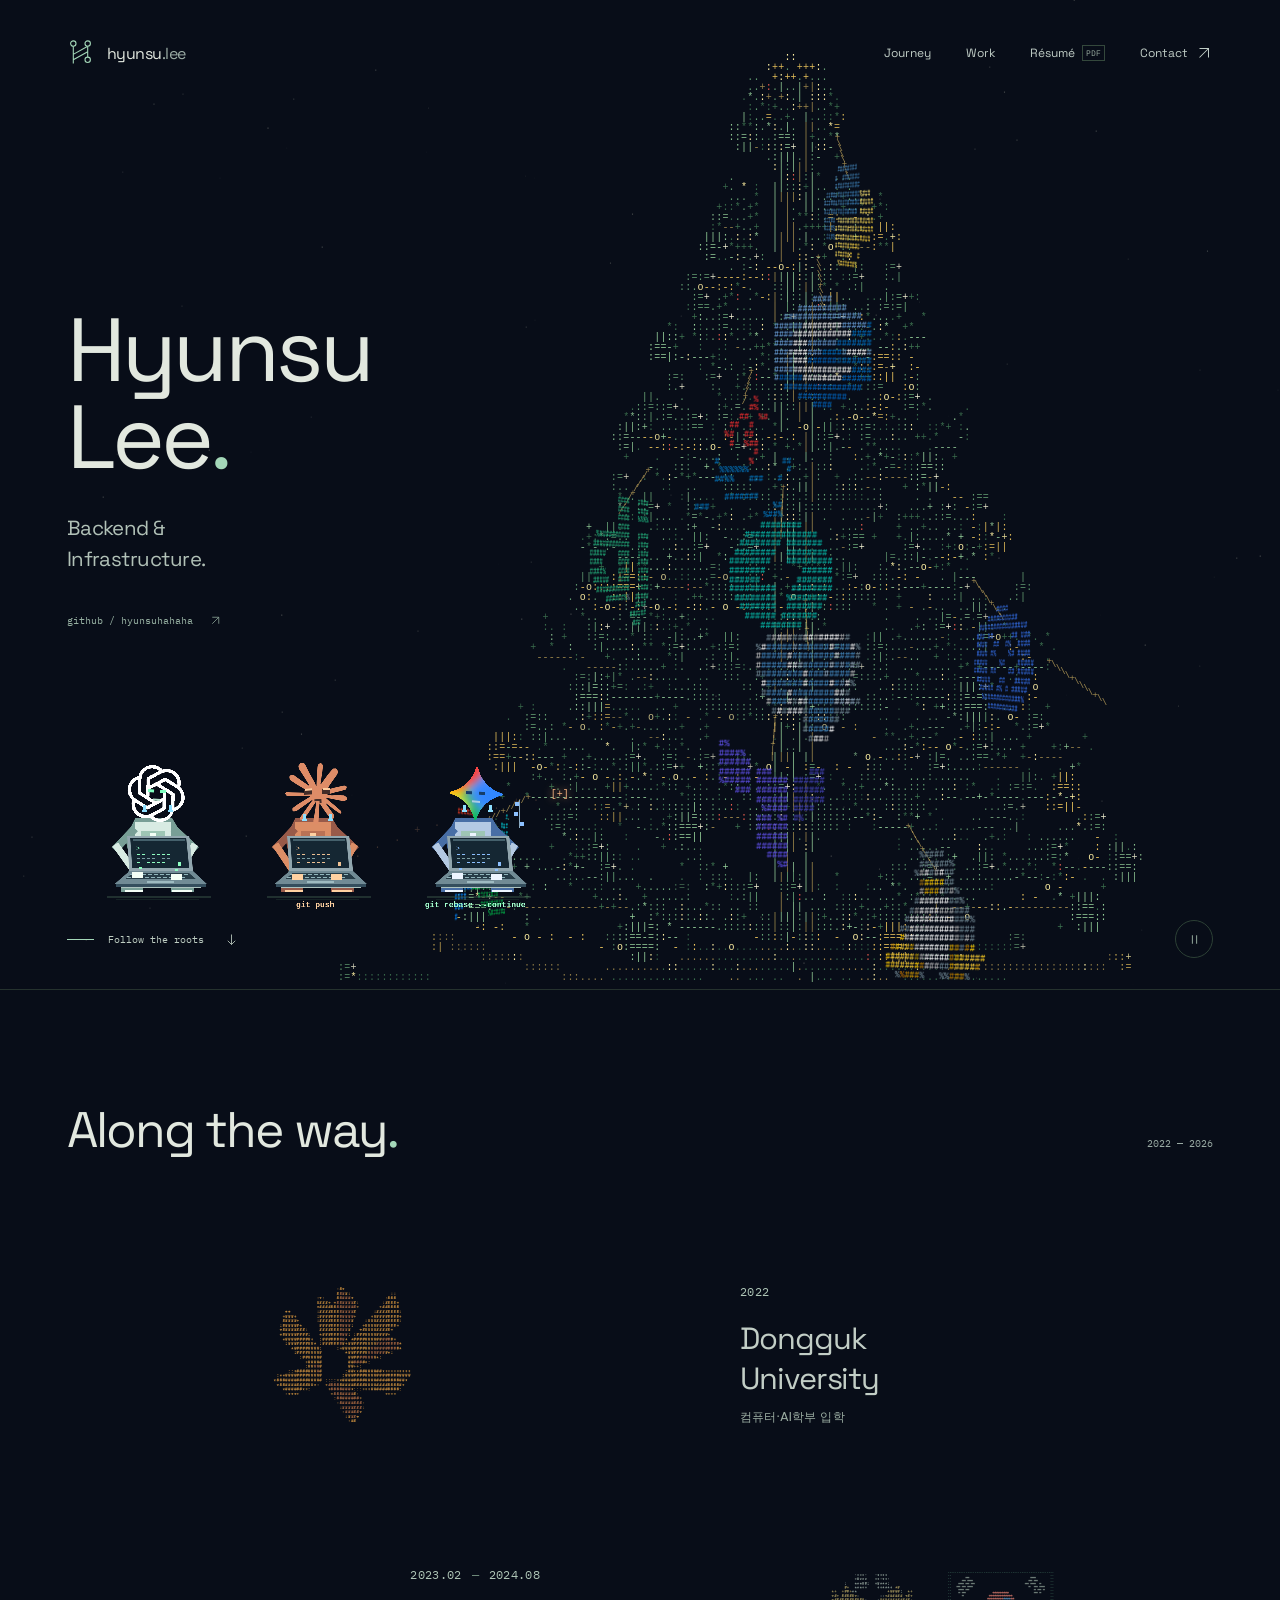
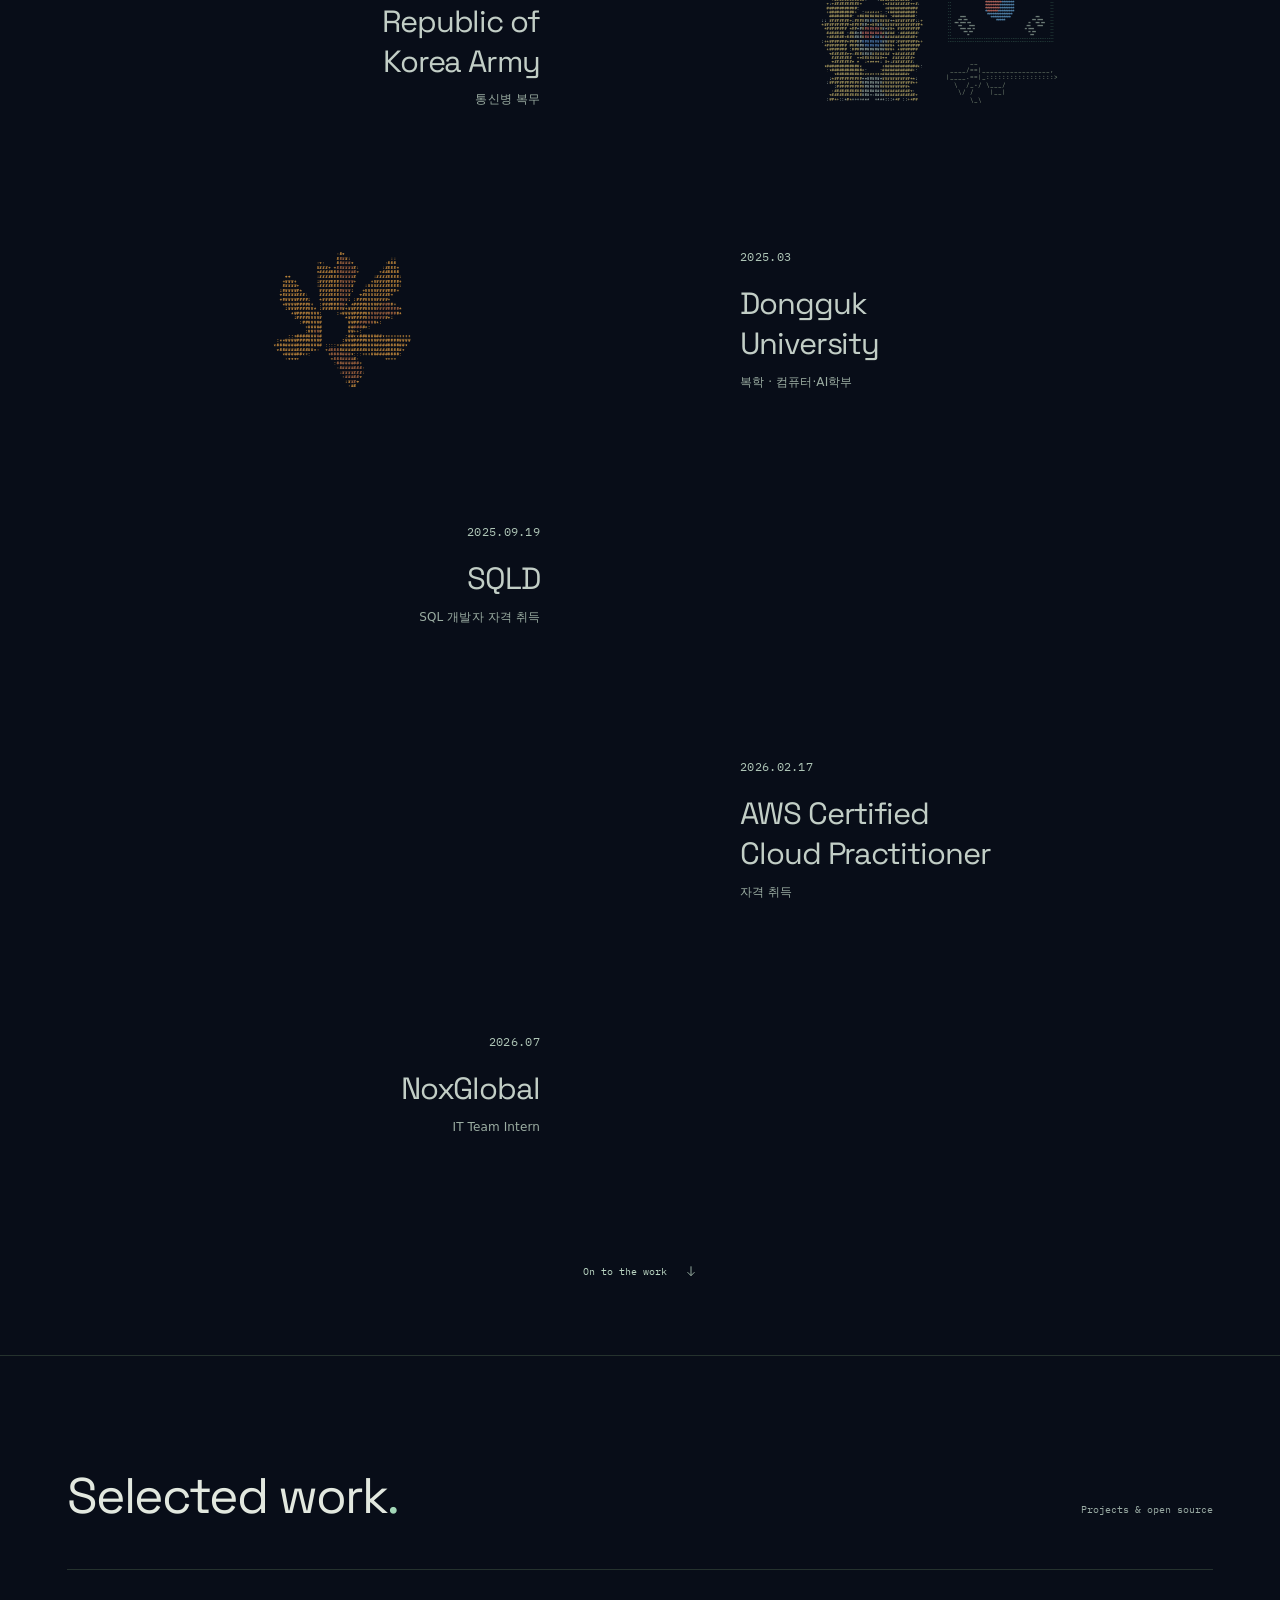
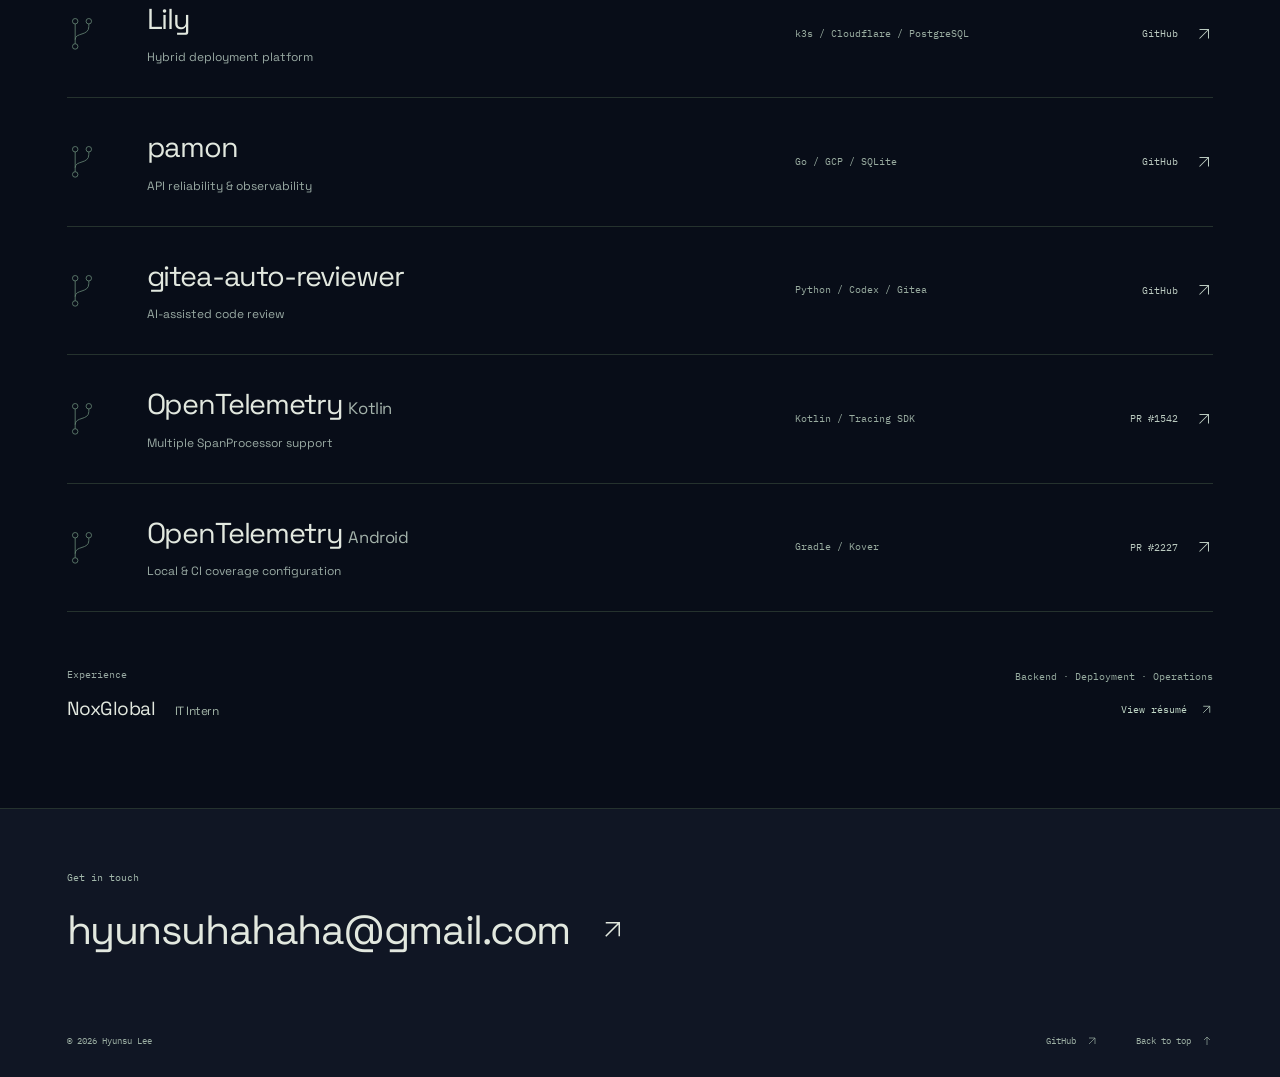
==== index.html @ 6fad09de "Replace homepage with animated ASCII tree portfolio" ====
<!doctype html>
<html lang="ko">
<head>
<meta charset="utf-8">
<meta name="viewport" content="width=device-width, initial-scale=1">
<meta name="theme-color" content="#080d18">
<meta name="description" content="이현수 — Backend & Infrastructure. Lily, pamon, gitea-auto-reviewer, and OpenTelemetry contributions.">
<title>Hyunsu Lee — Backend & Infrastructure</title>
<link rel="icon" type="image/svg+xml" href="assets/favicon.svg">
<link rel="preload" href="assets/SpaceGrotesk.ttf" as="font" type="font/ttf" crossorigin>
<link rel="stylesheet" href="style.css">
<script src="tree.js" defer></script>
<script src="companions.js" defer></script>
<script src="timeline.js" defer></script>
<script src="emblems.js" defer></script>
</head>
<body>
<a class="skip" href="#journey">타임라인으로 바로 이동</a>
<header class="header">
  <a class="identity" href="#top" aria-label="이현수, 처음으로"><svg viewBox="0 0 30 32" aria-hidden="true"><path d="M7 27V6m0 11 16-9M7 23l16-9M23 3v17"/><circle cx="7" cy="5" r="3"/><circle cx="23" cy="5" r="3"/><circle cx="23" cy="23" r="3"/></svg><span>hyunsu<span class="muted">.lee</span></span></a>
  <nav aria-label="주 메뉴"><a href="#journey">Journey</a><a href="#work">Work</a><a href="assets/Hyunsu-Lee-Resume.pdf" target="_blank" rel="noopener">Résumé <span class="filetype">PDF</span></a><a href="mailto:hyunsuhahaha@gmail.com">Contact <svg class="arrow" viewBox="0 0 24 24" aria-hidden="true"><path d="M6 18 18 6M6 6h12v12"/></svg></a></nav>
</header>
<main>
  <section class="hero" id="top" aria-labelledby="name">
    <canvas id="scene" role="img" aria-label="서버 노드와 회로 같은 가지와 주요 기술 스택 17개의 ASCII 열매로 이루어진 천천히 회전하는 ASCII 트리"></canvas>
    <nav id="tech-fruits" aria-label="기술 스택 열매"></nav>
    <div class="intro">
      <h1 id="name">Hyunsu<br>Lee<span class="name-dot">.</span></h1>
      <p class="role">Backend &amp;<br>Infrastructure.</p>
      <a class="profile" href="https://github.com/hyunsuhahaha" target="_blank" rel="noopener noreferrer">github / hyunsuhahaha <svg class="arrow" viewBox="0 0 24 24" aria-hidden="true"><path d="M6 18 18 6M6 6h12v12"/></svg></a>
    </div>
    <div class="tree-companions" aria-label="노트북으로 일하는 AI 친구들">
      <figure class="robot codex-robot" tabindex="0" role="img" aria-label="GPT / Codex, 울면서 타이핑하고 나무에 커밋을 보내는 작은 AI 로봇">
        <canvas data-companion="codex" width="352" height="336" aria-hidden="true"></canvas>
        <figcaption class="robot-name" aria-hidden="true">GPT / Codex</figcaption>
      </figure>
      <figure class="robot claude-robot" tabindex="0" role="img" aria-label="Claude, 눈물을 닦으며 타이핑하고 나무에 커밋을 보내는 작은 AI 로봇">
        <canvas data-companion="claude" width="352" height="336" aria-hidden="true"></canvas>
        <figcaption class="robot-name" aria-hidden="true">Claude</figcaption>
      </figure>
      <figure class="robot gemini-robot" tabindex="0" role="img" aria-label="Gemini, 노트북으로 충돌을 해결하고 나무에 커밋을 보내는 작은 AI 로봇">
        <canvas data-companion="gemini" width="352" height="336" aria-hidden="true"></canvas>
        <figcaption class="robot-name" aria-hidden="true">Gemini</figcaption>
      </figure>
    </div>
    <div class="hero-bottom"><a class="explore" href="#journey"><span class="small-line"></span>Follow the roots<svg class="arrow" viewBox="0 0 24 24" aria-hidden="true"><path d="M12 4v16m-6-6 6 6 6-6"/></svg></a><button id="motion" class="motion" type="button" aria-label="트리 애니메이션 일시정지" aria-pressed="false"><svg viewBox="0 0 24 24" aria-hidden="true"><path d="M9 6v12M15 6v12"/></svg></button></div>
  </section>
  <section class="journey section" id="journey" aria-labelledby="journey-title">
    <canvas id="timeline-art" aria-hidden="true"></canvas>
    <div class="section-heading journey-heading"><h2 id="journey-title">Along the way<span class="punctuation">.</span></h2><span class="section-note">2022 — 2026</span></div>
    <ol class="timeline-list">
      <li class="milestone with-emblem" data-tone="mint"><div class="milestone-art"><canvas class="ascii-emblem school-emblem" data-emblem="dongguk" width="240" height="240" aria-hidden="true"></canvas></div><div class="milestone-copy">
        <time class="milestone-date" datetime="2022">2022</time>
        <h3 class="latin-title">Dongguk<br>University</h3><p>컴퓨터·AI학부 입학</p>
      </div></li>
      <li class="milestone with-emblem army-milestone" data-tone="blue"><div class="milestone-art army-art"><canvas class="ascii-emblem army-emblem" data-emblem="roka" width="192" height="240" aria-hidden="true"></canvas><div class="field-marks"><canvas class="ascii-emblem flag-emblem" data-emblem="flag" width="180" height="120" aria-hidden="true"></canvas><pre class="ascii-rifle" aria-hidden="true">       __
  ____/==|_________________,
 |____.==|_:::::::::::::::::>
   \  /_-/ \___/
    \/ /    |__|
       \_\</pre></div></div><div class="milestone-copy">
        <div class="milestone-date"><time datetime="2023-02">2023.02</time><span class="date-dash">—</span><time datetime="2024-08">2024.08</time></div>
        <h3 class="latin-title">Republic of<br>Korea Army</h3><p>통신병 복무</p>
      </div></li>
      <li class="milestone with-emblem" data-tone="mint"><div class="milestone-art"><canvas class="ascii-emblem school-emblem" data-emblem="dongguk" width="240" height="240" aria-hidden="true"></canvas></div><div class="milestone-copy">
        <time class="milestone-date" datetime="2025-03">2025.03</time>
        <h3 class="latin-title">Dongguk<br>University</h3><p>복학 · 컴퓨터·AI학부</p>
      </div></li>
      <li class="milestone" data-tone="gold"><div class="milestone-copy">
        <time class="milestone-date" datetime="2025-09-19">2025.09.19</time>
        <h3 class="latin-title">SQLD</h3><p>SQL 개발자 자격 취득</p>
      </div></li>
      <li class="milestone" data-tone="gold"><div class="milestone-copy">
        <time class="milestone-date" datetime="2026-02-17">2026.02.17</time>
        <h3 class="latin-title">AWS Certified<br>Cloud Practitioner</h3><p>자격 취득</p>
      </div></li>
      <li class="milestone" data-tone="mint"><div class="milestone-copy">
        <time class="milestone-date" datetime="2026-07">2026.07</time>
        <h3 class="latin-title">NoxGlobal</h3><p>IT Team Intern</p>
      </div></li>
    </ol>
    <a class="timeline-next" href="#work">On to the work<svg class="arrow" viewBox="0 0 24 24" aria-hidden="true"><path d="M12 4v16m-6-6 6 6 6-6"/></svg></a>
  </section>
  <section class="work section" id="work" aria-labelledby="work-title">
    <div class="section-heading"><h2 id="work-title">Selected work<span class="punctuation">.</span></h2><span class="section-note">Projects &amp; open source</span></div>
    <div class="project-list" id="projects">
      <a class="project" href="https://github.com/SoftBank-team-lily" target="_blank" rel="noopener noreferrer" style="--project:#a1d4ae">
        <svg class="branch-mark" viewBox="0 0 44 52" aria-hidden="true"><path d="M12 45V8m0 27c0-11 20-5 20-19V8"/><circle cx="12" cy="8" r="4"/><circle cx="12" cy="45" r="4"/><circle cx="32" cy="8" r="4"/></svg>
        <div class="project-name"><h3>Lily</h3><span>Hybrid deployment platform</span></div><span class="project-tech">k3s / Cloudflare / PostgreSQL</span><span class="project-link">GitHub<svg class="arrow" viewBox="0 0 24 24" aria-hidden="true"><path d="M6 18 18 6M6 6h12v12"/></svg></span>
      </a>
      <a class="project" href="https://github.com/hyunsuhahaha/public-api-monitor" target="_blank" rel="noopener noreferrer" style="--project:#85bdcc">
        <svg class="branch-mark" viewBox="0 0 44 52" aria-hidden="true"><path d="M12 45V8m0 27c0-11 20-5 20-19V8"/><circle cx="12" cy="8" r="4"/><circle cx="12" cy="45" r="4"/><circle cx="32" cy="8" r="4"/></svg>
        <div class="project-name"><h3>pamon</h3><span>API reliability &amp; observability</span></div><span class="project-tech">Go / GCP / SQLite</span><span class="project-link">GitHub<svg class="arrow" viewBox="0 0 24 24" aria-hidden="true"><path d="M6 18 18 6M6 6h12v12"/></svg></span>
      </a>
      <a class="project" href="https://github.com/hyunsuhahaha/gitea-auto-reviewer" target="_blank" rel="noopener noreferrer" style="--project:#c5b38b">
        <svg class="branch-mark" viewBox="0 0 44 52" aria-hidden="true"><path d="M12 45V8m0 27c0-11 20-5 20-19V8"/><circle cx="12" cy="8" r="4"/><circle cx="12" cy="45" r="4"/><circle cx="32" cy="8" r="4"/></svg>
        <div class="project-name"><h3>gitea-auto-reviewer</h3><span>AI-assisted code review</span></div><span class="project-tech">Python / Codex / Gitea</span><span class="project-link">GitHub<svg class="arrow" viewBox="0 0 24 24" aria-hidden="true"><path d="M6 18 18 6M6 6h12v12"/></svg></span>
      </a>
      <a class="project" href="https://github.com/open-telemetry/opentelemetry-kotlin/pull/1542" target="_blank" rel="noopener noreferrer" style="--project:#b3a5ce">
        <svg class="branch-mark" viewBox="0 0 44 52" aria-hidden="true"><path d="M12 45V8m20 0v8c0 13-20 7-20 19"/><circle cx="12" cy="8" r="4"/><circle cx="12" cy="45" r="4"/><circle cx="32" cy="8" r="4"/></svg>
        <div class="project-name"><h3>OpenTelemetry <span class="variant">Kotlin</span></h3><span>Multiple SpanProcessor support</span></div><span class="project-tech">Kotlin / Tracing SDK</span><span class="project-link">PR #1542<svg class="arrow" viewBox="0 0 24 24" aria-hidden="true"><path d="M6 18 18 6M6 6h12v12"/></svg></span>
      </a>
      <a class="project" href="https://github.com/open-telemetry/opentelemetry-android/pull/2227" target="_blank" rel="noopener noreferrer" style="--project:#b3a5ce">
        <svg class="branch-mark" viewBox="0 0 44 52" aria-hidden="true"><path d="M12 45V8m20 0v8c0 13-20 7-20 19"/><circle cx="12" cy="8" r="4"/><circle cx="12" cy="45" r="4"/><circle cx="32" cy="8" r="4"/></svg>
        <div class="project-name"><h3>OpenTelemetry <span class="variant">Android</span></h3><span>Local &amp; CI coverage configuration</span></div><span class="project-tech">Gradle / Kover</span><span class="project-link">PR #2227<svg class="arrow" viewBox="0 0 24 24" aria-hidden="true"><path d="M6 18 18 6M6 6h12v12"/></svg></span>
      </a>
    </div>
    <div class="experience"><div><span class="experience-label">Experience</span><span class="company">NoxGlobal <span>IT Intern</span></span></div><div class="experience-right"><span>Backend · Deployment · Operations</span><a href="assets/Hyunsu-Lee-Resume.pdf" target="_blank" rel="noopener">View résumé<svg class="arrow" viewBox="0 0 24 24" aria-hidden="true"><path d="M6 18 18 6M6 6h12v12"/></svg></a></div></div>
  </section>
</main>
<footer class="footer section" id="contact">
  <div class="contact"><span>Get in touch</span><a href="mailto:hyunsuhahaha@gmail.com">hyunsuhahaha@gmail.com<svg class="arrow" viewBox="0 0 24 24" aria-hidden="true"><path d="M6 18 18 6M6 6h12v12"/></svg></a></div>
  <div class="footer-bottom"><span>© 2026 Hyunsu Lee</span><a href="https://github.com/hyunsuhahaha" target="_blank" rel="noopener noreferrer">GitHub<svg class="arrow" viewBox="0 0 24 24" aria-hidden="true"><path d="M6 18 18 6M6 6h12v12"/></svg></a><a href="#top">Back to top<svg class="arrow" viewBox="0 0 24 24" aria-hidden="true"><path d="M12 20V4m-6 6 6-6 6 6"/></svg></a></div>
</footer>
</body>
</html>
---- style.css ----
@font-face{font-family:Space;src:url('assets/SpaceGrotesk.ttf') format('truetype');font-weight:300 700;font-display:swap}
@font-face{font-family:Plex;src:url('assets/IBMPlexMono-Regular.ttf') format('truetype');font-weight:400;font-display:swap}
:root{color-scheme:dark;--bg:#080d18;--ink:#e2e8df;--muted:#99aaa3;--accent:#a3d7b8;--line:#25322e;--gutter:clamp(24px,5.2vw,88px);background:var(--bg);color:var(--ink);font-family:Space,Arial,sans-serif;font-synthesis:none;scroll-behavior:smooth;scroll-padding-top:32px}
*{box-sizing:border-box}body{margin:0}a{color:inherit;text-decoration:none}button{font:inherit}a,button{-webkit-tap-highlight-color:transparent}a:focus-visible,button:focus-visible{outline:1px solid var(--accent);outline-offset:7px}::selection{background:#355749;color:#f1fff7}::-webkit-scrollbar{width:7px}::-webkit-scrollbar-track{background:var(--bg)}::-webkit-scrollbar-thumb{background:#365347;border-radius:8px}.skip{position:fixed;top:-80px;left:24px;z-index:10;padding:12px 18px;background:var(--accent);color:var(--bg)}.skip:focus{top:16px}.arrow{width:18px;height:18px;fill:none;stroke:currentColor;stroke-width:1.35;flex:none}.muted{color:var(--muted)}
.header{position:absolute;top:0;left:0;right:0;z-index:2;display:flex;justify-content:space-between;align-items:center;padding:31px var(--gutter)}.identity{display:flex;gap:13px;align-items:center;font-size:16px;letter-spacing:-.03em}.identity>svg{width:27px;height:31px;stroke:var(--accent);fill:var(--bg);stroke-width:1.2}.header nav{display:flex;gap:35px;align-items:center}.header nav a{display:flex;gap:7px;align-items:center;min-height:44px;font-size:12px;color:#bfccc5}.header a:hover{color:var(--accent)}.filetype{font:8px Plex,monospace;color:#9bafa2;border:1px solid #34483c;padding:2px 3px}
.hero{height:min(940px,100svh);min-height:690px;position:relative;isolation:isolate;border-bottom:1px solid var(--line)}#scene{position:absolute;inset:0;width:100%;height:100%;z-index:-1}.intro{position:absolute;left:var(--gutter);top:31%;width:35%;pointer-events:none}h1{font-weight:400;font-size:clamp(72px,7vw,96px);line-height:.98;letter-spacing:-.04em;margin:0 0 31px}.name-dot{color:var(--accent)}.role{font-size:clamp(17px,1.6vw,24px);line-height:1.5;letter-spacing:-.025em;margin:0;color:#b1c1b7}.profile{display:inline-flex;align-items:center;gap:16px;font:10px/1.8 Plex,monospace;color:#97b1a2;margin-top:37px;pointer-events:auto}.profile:hover{color:#d9f2e1}.profile .arrow{width:13px;height:13px}.hero-bottom{position:absolute;bottom:28px;left:var(--gutter);right:var(--gutter);display:flex;justify-content:space-between;align-items:center}.explore{font:10px Plex,monospace;display:flex;align-items:center;gap:14px;color:#becdc2;min-height:44px}.small-line{width:27px;height:1px;background:var(--accent)}.explore .arrow{margin-left:6px;width:15px;height:15px;transition:transform .25s}.explore:hover .arrow{transform:translateY(4px)}.motion{display:grid;place-items:center;width:38px;height:38px;border:1px solid #2c4035;border-radius:50%;background:transparent;color:#9eb5a6;cursor:pointer}.motion:hover{color:#d8eade;border-color:#718d7b}.motion svg{width:17px;height:17px;fill:none;stroke:currentColor;stroke-width:1.3}
.section{padding-left:var(--gutter);padding-right:var(--gutter)}.work{padding-top:112px;padding-bottom:87px}.section-heading{display:flex;align-items:baseline;justify-content:space-between;gap:20px;margin-bottom:43px}.section-heading h2{font-size:clamp(32px,3.9vw,54px);line-height:1.15;letter-spacing:-.04em;font-weight:400;margin:0}.punctuation{color:var(--accent)}.section-note{font:10px/1.7 Plex,monospace;color:var(--muted)}.project{display:grid;grid-template-columns:60px minmax(0,1fr) minmax(180px,25%) 112px;align-items:center;gap:20px;border-top:1px solid var(--line);padding:31px 0;transition:background .25s,color .25s}.project:last-child{border-bottom:1px solid var(--line)}.branch-mark{width:30px;height:39px;stroke:#688776;stroke-width:1.2;fill:var(--bg);transition:stroke .25s}.project-name{min-width:0}.project-name h3{font-size:clamp(22px,2.25vw,33px);letter-spacing:-.04em;font-weight:400;line-height:1.3;margin:0 0 7px;overflow-wrap:anywhere}.project-name>span{font-size:12px;color:var(--muted)}.variant{font-size:.58em;color:#a4b3ab;letter-spacing:-.025em}.project-tech{font:10px/1.8 Plex,monospace;color:#99aca0}.project-link{display:flex;gap:17px;justify-content:flex-end;align-items:center;font:10px Plex,monospace;color:#bac9bf;white-space:nowrap}.project-link .arrow{width:18px;height:18px;transition:transform .25s}.project:hover,.project:focus-visible{color:var(--project);background:#0a1211}.project:hover .branch-mark,.project:focus-visible .branch-mark{stroke:var(--project)}.project:hover .project-link .arrow{transform:translate(3px,-3px)}
.experience{display:flex;justify-content:space-between;gap:25px;margin-top:56px}.experience>div{display:flex;flex-direction:column;gap:15px}.experience-label{font:10px Plex,monospace;color:var(--muted)}.company{font-size:19px;letter-spacing:-.025em}.company span{margin-left:15px;font-size:12px;color:#a2b4a7}.experience-right{align-items:flex-end;font:10px/1.8 Plex,monospace;color:#97aca0}.experience-right a{display:flex;gap:13px;align-items:center;color:#c2d9c8}.experience-right .arrow{width:13px;height:13px}.experience-right a:hover{color:var(--accent)}
.footer{border-top:1px solid var(--line);padding-top:62px;padding-bottom:29px;background:#101624}.contact{display:flex;flex-direction:column;gap:20px}.contact>span{font:10px Plex,monospace;color:#a3b8ab}.contact>a{display:flex;gap:29px;align-items:center;font-size:clamp(22px,3.2vw,44px);letter-spacing:-.035em;width:fit-content;overflow-wrap:anywhere}.contact>a>.arrow{width:27px;height:27px}.contact>a:hover{color:var(--accent)}.footer-bottom{display:grid;grid-template-columns:1fr auto auto;gap:38px;margin-top:78px;font:9px/1.6 Plex,monospace;color:#9db0a4}.footer-bottom a{display:flex;align-items:center;gap:10px}.footer-bottom .arrow{width:12px;height:12px}.footer-bottom a:hover{color:#d2e8d8}
@media(min-width:1700px){.section{padding-left:max(var(--gutter),calc((100vw - 1520px)/2));padding-right:max(var(--gutter),calc((100vw - 1520px)/2))}}
@media(max-width:1000px){.project{grid-template-columns:40px minmax(0,1fr) 100px;gap:18px}.project-tech{display:none}.project-name h3{font-size:27px}.intro{top:34%}.profile{font-size:9px;gap:8px}.header nav{gap:24px}}
@media(max-width:700px){:root{scroll-padding-top:20px}.header{padding-top:18px}.identity{font-size:13px;gap:9px}.identity>svg{width:23px}.header nav{gap:18px}.header nav a{font-size:10px}.header nav a:last-child{display:none}.filetype{display:none}.hero{height:830px;height:100svh;min-height:730px;max-height:1000px}#scene{top:150px;height:calc(100% - 190px)}.intro{top:115px;width:auto;right:var(--gutter);display:grid;grid-template-columns:1fr auto;align-items:end}.intro h1{font-size:48px;line-height:.98;letter-spacing:-.04em;margin:0}.intro h1 br{display:block}.role{font-size:11px;line-height:1.6;margin:0 0 3px;text-align:right;letter-spacing:0}.profile{grid-column:1/-1;margin-top:16px;font-size:8px}.hero-bottom{bottom:19px}.explore{font-size:9px;gap:10px}.small-line{width:18px}.motion{width:34px;height:34px}.work{padding-top:67px;padding-bottom:50px}.section-heading{display:block;margin-bottom:29px}.section-heading h2{font-size:34px;margin-bottom:14px}.section-note{font-size:9px}.project{grid-template-columns:25px minmax(0,1fr) 25px;padding:26px 0;gap:14px}.branch-mark{width:23px;height:33px}.project-name h3{font-size:22px;margin-bottom:7px}.project-name>span{font-size:10px}.project-link{font-size:0;gap:0}.project-link .arrow{width:17px;height:17px}.variant{display:block;font-size:12px;margin-top:3px}.experience{display:block;margin-top:37px}.experience-right{margin-top:24px;align-items:flex-start;gap:10px!important}.company{font-size:18px}.footer{padding-top:43px;padding-bottom:23px}.contact{gap:17px}.contact>a{font-size:clamp(18px,5.5vw,27px);gap:13px}.contact>a>.arrow{width:19px;height:19px}.footer-bottom{grid-template-columns:1fr auto;gap:20px;margin-top:53px;font-size:8px}.footer-bottom>a:last-child{display:none}}
@media(prefers-reduced-motion:reduce){:root{scroll-behavior:auto}*,*::before,*::after{transition:none!important}}
/* A chronological branch, continuous with the tree above. */
.journey{position:relative;isolation:isolate;padding-top:112px;padding-bottom:62px;border-bottom:1px solid var(--line)}
#timeline-art{position:absolute;inset:0;width:100%;height:100%;z-index:-1;pointer-events:none}
.journey-heading{margin-bottom:68px;position:relative}
.timeline-list{list-style:none;padding:0;margin:0}
.milestone{--tone:#aad7bd;display:grid;grid-template-columns:1fr 1fr;column-gap:200px;align-items:center;min-height:255px;position:relative}
.milestone[data-tone="blue"]{--tone:#99c8da}.milestone[data-tone="gold"]{--tone:#d2bd91}
.milestone:nth-child(odd) .milestone-copy{grid-column:2}
.milestone:nth-child(even) .milestone-copy{grid-column:1;text-align:right}
.milestone-copy{padding:30px 0;min-width:0}
.milestone-date{display:block;color:#9aafa4;font:12px/1.9 Plex,monospace;letter-spacing:.025em;margin:0 0 15px;transition:color .35s}
.date-dash{padding:0 10px;color:#6d8879}
.milestone h3{font:500 clamp(20px,2.1vw,29px)/1.5 system-ui,sans-serif;letter-spacing:-.035em;margin:0 0 8px;color:#c2cec6;transition:color .35s}
.milestone h3.latin-title{font-family:Space,Arial,sans-serif;font-weight:400;line-height:1.3;font-size:clamp(23px,2.4vw,34px)}
.milestone p{font:12px/1.8 system-ui,sans-serif;letter-spacing:.01em;color:#9bada2;margin:0}
.milestone.is-current .milestone-date{color:var(--tone)}
.milestone.is-current h3{color:#eff6ef}
.milestone.is-past .milestone-date{color:#aec5b6}
.timeline-next{display:flex;gap:17px;align-items:center;justify-content:center;width:fit-content;min-height:44px;margin:37px auto 0;font:10px Plex,monospace;color:#b8d3c0}
.timeline-next .arrow{width:14px;height:14px;transition:transform .25s}
.timeline-next:hover .arrow{transform:translateY(4px)}
@media(max-width:1000px) and (min-width:701px){.milestone{column-gap:150px}.milestone-date{font-size:10px}.date-dash{padding:0 6px}.milestone h3{font-size:22px}}
@media(max-width:700px){.journey{padding-top:68px;padding-bottom:39px}.journey-heading{margin-bottom:36px}.timeline-list{padding-left:54px}.milestone{display:block;min-height:225px}.milestone-copy{padding:40px 0}.milestone:nth-child(even) .milestone-copy{text-align:left}.milestone-date{font-size:11px;margin-bottom:13px}.milestone h3{font-size:23px}.milestone h3.latin-title{font-size:29px}.milestone p{font-size:12px}.timeline-next{margin:22px 0 0 54px;justify-content:flex-start}.header nav{gap:16px}.header nav a{font-size:9px}}
@media(prefers-reduced-motion:reduce){.milestone-date,.milestone h3{transition:none}}
.milestone-art{position:absolute;top:50%;transform:translate(-50%,-50%);pointer-events:none;opacity:.82;transition:opacity .4s}
.milestone:nth-child(odd) .milestone-art{left:24%}
.milestone:nth-child(even) .milestone-art{left:76%}
.milestone.is-current .milestone-art{opacity:1}
.ascii-emblem{display:block}
.school-emblem{width:144px;height:144px}
.army-milestone{min-height:310px}
.army-art{display:flex;align-items:center;gap:16px}
.army-emblem{width:108px;height:135px}
.field-marks{display:flex;flex-direction:column;align-items:center;gap:16px}
.flag-emblem{width:108px;height:72px}
.ascii-rifle{font:6px/1.25 Plex,Consolas,monospace;color:#9eac95;margin:0;text-align:left}
@media(max-width:1000px) and (min-width:701px){.army-art{gap:9px}.army-emblem{width:90px;height:112.5px}.flag-emblem{width:90px;height:60px}.ascii-rifle{font-size:5px}}
@media(max-width:700px){.milestone.with-emblem{display:grid;grid-template-columns:minmax(0,1fr) 83px;gap:12px;min-height:250px}.with-emblem .milestone-copy{grid-column:1!important;grid-row:1}.milestone .milestone-art{position:static;transform:none;grid-column:2;grid-row:1;justify-self:center}.school-emblem{width:86px;height:86px}.with-emblem h3.latin-title{font-size:26px}.army-milestone{min-height:310px!important}.army-art{flex-direction:column;gap:9px}.army-emblem{width:78px;height:97.5px}.flag-emblem{width:78px;height:52px}.field-marks{gap:5px}.ascii-rifle{font-size:4px}.milestone-art{opacity:.85}}
/* Current arrives through the branch, strikes, then settles into a powered state. */
.milestone.is-current h3{text-shadow:0 0 19px color-mix(in srgb,var(--tone) 34%,transparent)}
.milestone.is-current .milestone-date{color:var(--tone);text-shadow:0 0 12px color-mix(in srgb,var(--tone) 38%,transparent)}
.milestone-art{filter:saturate(1.25) brightness(1.08);transition:opacity .4s,filter .45s}
.milestone.is-current .milestone-art{filter:saturate(1.6) brightness(1.65) drop-shadow(0 0 7px color-mix(in srgb,var(--tone) 34%,transparent))}
.milestone.is-igniting .milestone-copy{animation:current-catch 1.05s linear both}
.milestone.is-igniting .milestone-art .ascii-emblem,.milestone.is-igniting .ascii-rifle{animation:symbol-ignite 1.05s linear both}
@keyframes current-catch{
  0%,12%{filter:brightness(1);transform:translateX(0)}
  19%{filter:brightness(1.8);transform:translateX(-1.5px);text-shadow:2px 0 #62eabd88,-2px 0 #7ac9ef88}
  23%{filter:brightness(.85);transform:translateX(1px)}
  29%,48%{filter:brightness(1.45);transform:translateX(0)}
  55%{filter:brightness(1.7);transform:translateX(.8px)}
  64%{filter:brightness(1.2);transform:translateX(0)}
  100%{filter:brightness(1);transform:translateX(0);text-shadow:none}
}
@keyframes symbol-ignite{
  0%,12%{filter:brightness(.7);transform:translateX(0)}
  20%{filter:brightness(2.3);transform:translateX(2px)}
  24%{filter:brightness(.9);transform:translateX(-1px)}
  33%,47%{filter:brightness(1.5);transform:translateX(0)}
  56%{filter:brightness(1.9);transform:translateX(1px)}
  68%,100%{filter:brightness(1);transform:translateX(0)}
}
@media(prefers-reduced-motion:reduce){.milestone.is-igniting .milestone-copy,.milestone.is-igniting .ascii-emblem,.milestone.is-igniting .ascii-rifle{animation:none}.milestone-art{transition:none}.milestone.is-current .milestone-art{filter:saturate(1.4) brightness(1.3)}}
#tech-fruits{position:absolute;inset:0;pointer-events:none;z-index:1}
.tech-fruit{position:absolute;display:block;transform:translate(-50%,-50%);pointer-events:auto;border-radius:50%;cursor:pointer}
.tech-fruit:focus-visible{outline:1px dashed var(--fruit-tone);outline-offset:4px}
@media(hover:none){}
@media(prefers-reduced-motion:reduce){}

/* Logo surfaces use colored ASCII glyphs and share the branch rotation. */
.tech-fruit{display:grid;place-items:center;border-radius:0;color:var(--fruit-tone);transition:filter .15s}
.fruit-ascii{font:inherit;font-family:Plex,Consolas,monospace;font-weight:400;line-height:1.12;margin:0;white-space:pre;text-align:left;text-shadow:0 1px 2px #080d18,1px 0 2px #080d18,-1px 0 2px #080d18}
.fruit-ascii span{display:block}
.tech-fruit:hover,.tech-fruit:focus-visible{filter:brightness(1.25) drop-shadow(0 0 5px #76ffa966)}
.milestone{isolation:isolate}
.milestone.is-current{--tone:#8dffad}
.milestone.is-current::before{content:'';position:absolute;z-index:-1;top:50%;left:50%;transform:translate(-50%,-50%);width:min(780px,100%);height:260px;background:radial-gradient(ellipse,#49ff8912,transparent 70%);pointer-events:none}
.milestone.is-current h3{color:#f0fff4;text-shadow:0 0 22px #73ff9b66}
.milestone.is-current .milestone-art{filter:brightness(1.8) saturate(1.2) drop-shadow(0 0 10px #71ff9e66)}
@media(hover:none){}
.fruit-ascii{align-self:start;text-shadow:0 1px 3px #080d18,1px 0 3px #080d18,-1px 0 3px #080d18}
@media(hover:none){}
/* Fruit faces share the tree rotation; there is no screen-space rearrangement. */
.tech-fruit{backface-visibility:hidden;transform-origin:center;transition:none;display:block;min-width:0;min-height:0}
.fruit-ascii{font-family:Consolas,'Courier New',monospace;line-height:1.05;font-weight:700;text-shadow:0 1px 1px #080d18;margin:0;font-synthesis:weight}
.fruit-ascii .fruit-row{display:block;white-space:pre}
.fruit-ascii .fruit-glyph{display:inline}
#fruit-tooltip{position:absolute;transform:translateX(-50%);padding:7px 10px;background:#080d18ee;color:#fff0b0;font:11px/1.3 Plex,monospace;white-space:nowrap;pointer-events:none;z-index:100}
@media(min-width:701px){.hero{height:110svh;min-height:860px;max-height:1080px}}
@media(max-width:700px){.hero{min-height:960px;max-height:none}.fruit-ascii{font-weight:700}}

.tree-companions{position:absolute;inset:0;pointer-events:none;z-index:2}
.robot{position:absolute;bottom:68px;margin:0;pointer-events:auto;width:176px;height:168px;--robot-color:#ceffe3}
.codex-robot{left:clamp(200px,23vw,370px)}
.claude-robot{right:clamp(4px,4vw,90px);--robot-color:#f0a47c}
.robot canvas{display:block;width:100%;height:100%;image-rendering:pixelated}
.robot-name{position:absolute;left:50%;bottom:7px;transform:translateX(-50%);font:10px/1.4 Plex,monospace;color:var(--robot-color);opacity:0;pointer-events:none;transition:opacity .15s}
.robot:hover .robot-name,.robot:focus-visible .robot-name{opacity:1}
.robot:focus-visible{outline:1px dashed var(--robot-color);outline-offset:2px}
@media(max-width:1000px) and (min-width:701px){.robot{width:148px;height:141px}.codex-robot{left:19%}.claude-robot{right:0}}
@media(max-width:700px){.robot{bottom:72px;width:140px;height:134px}.codex-robot{left:0}.claude-robot{right:0}.robot-name{font-size:9px}}
@media(prefers-reduced-motion:reduce){.robot-name{transition:none}}
/* Both workers sit together on the left, independent of the rotating tree. */
#commit-stream{position:absolute;inset:0;width:100%;height:100%;pointer-events:none;z-index:0}
.robot{z-index:1}
.codex-robot{left:var(--gutter)}
.claude-robot{left:calc(var(--gutter) + 160px);right:auto}
@media(max-width:1000px) and (min-width:701px){.codex-robot{left:20px}.claude-robot{left:148px;right:auto}}
@media(max-width:700px){.codex-robot{left:-5px}.claude-robot{left:116px;right:auto}}
.gemini-robot{left:calc(var(--gutter) + 320px);right:auto;--robot-color:#97bbff}
@media(max-width:1000px) and (min-width:701px){.gemini-robot{left:276px;right:auto}}
@media(max-width:700px){.robot{width:33.333333%;height:auto;aspect-ratio:176/168}.codex-robot{left:0}.claude-robot{left:33.333333%;right:auto}.gemini-robot{left:66.666666%;right:auto}}
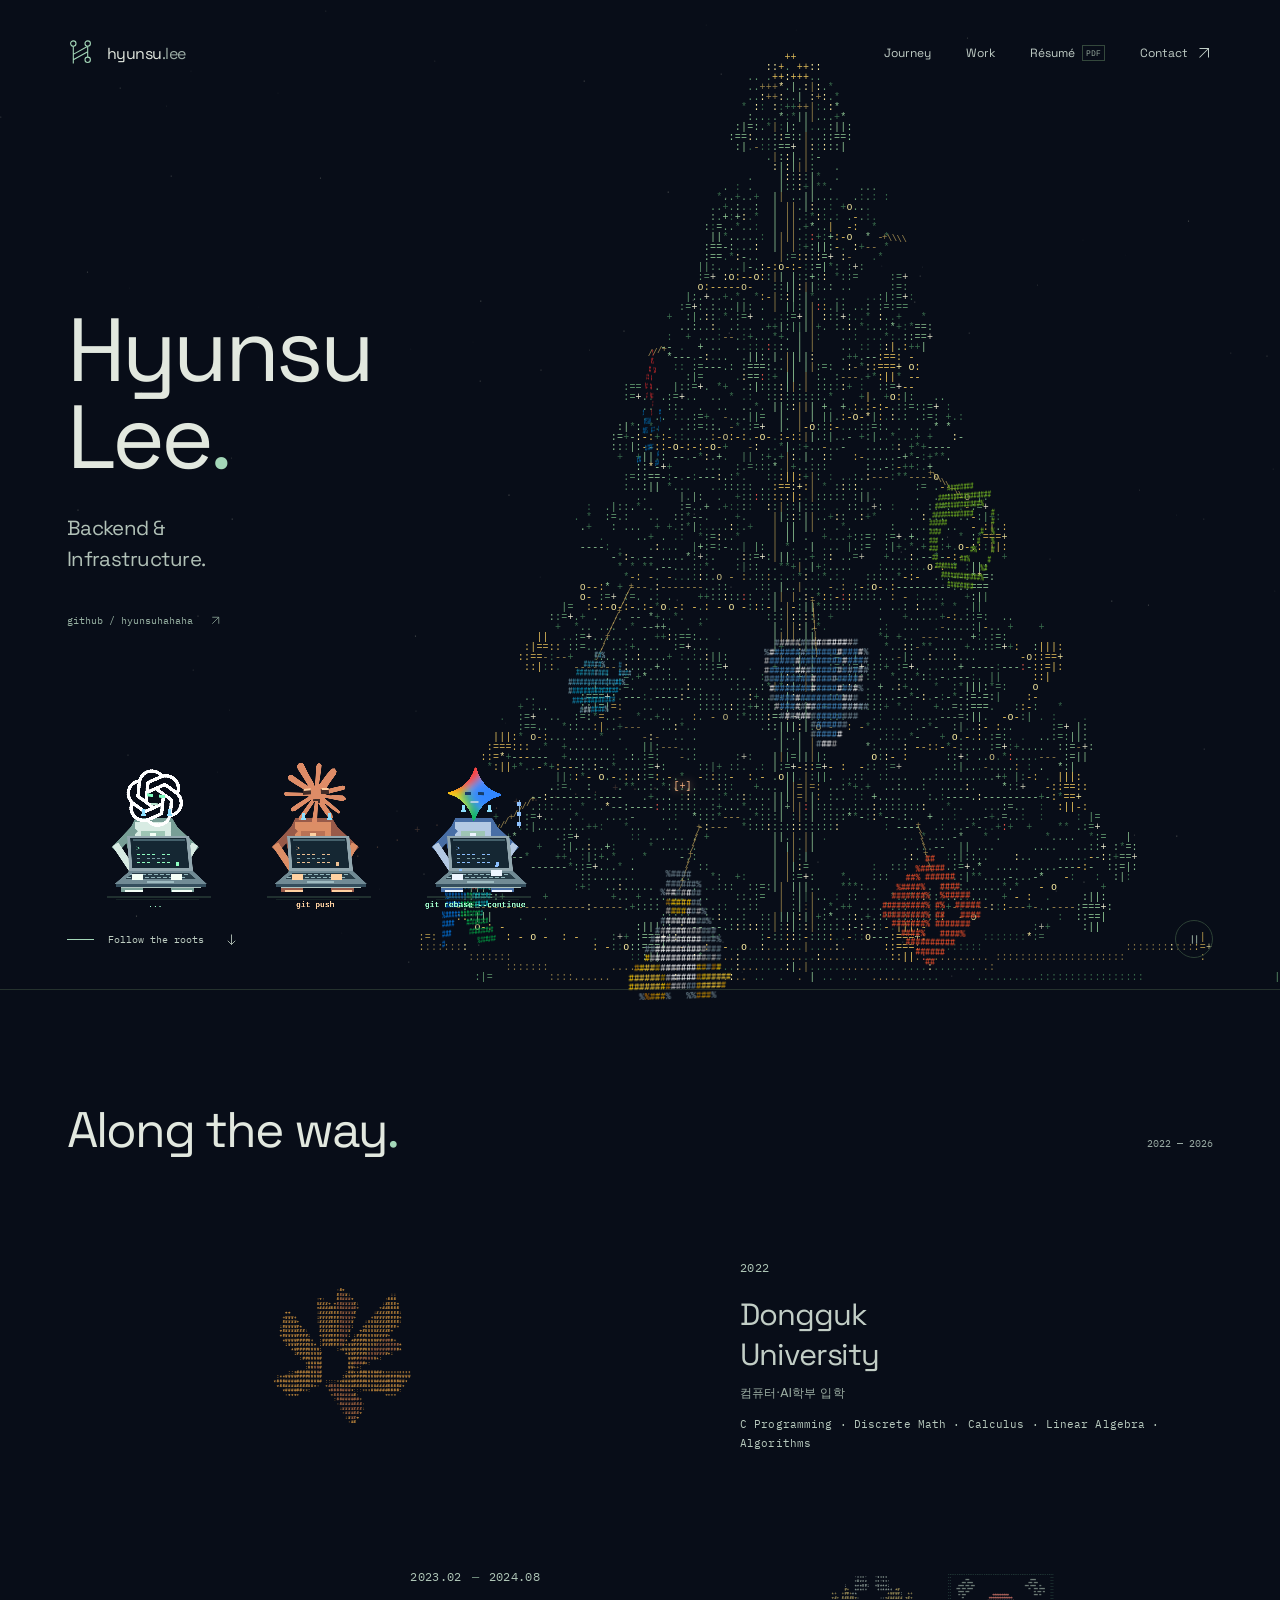
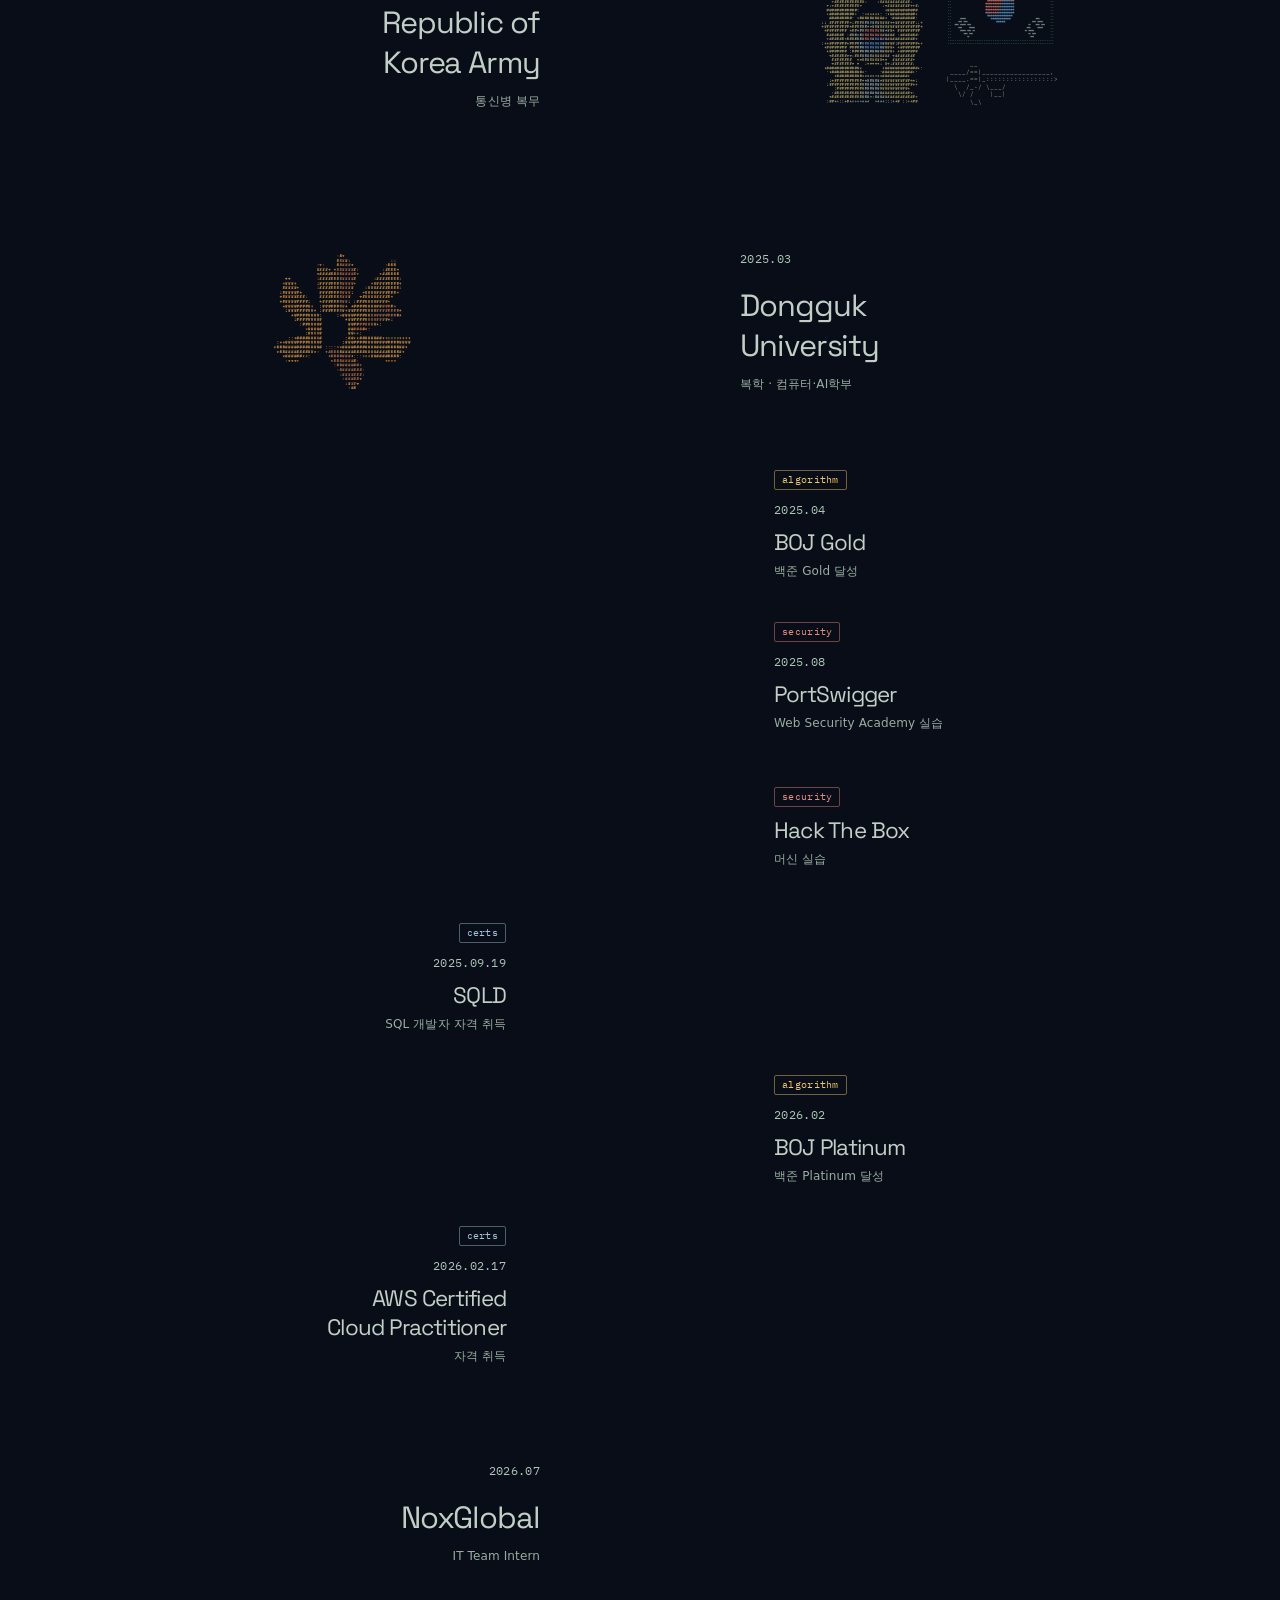
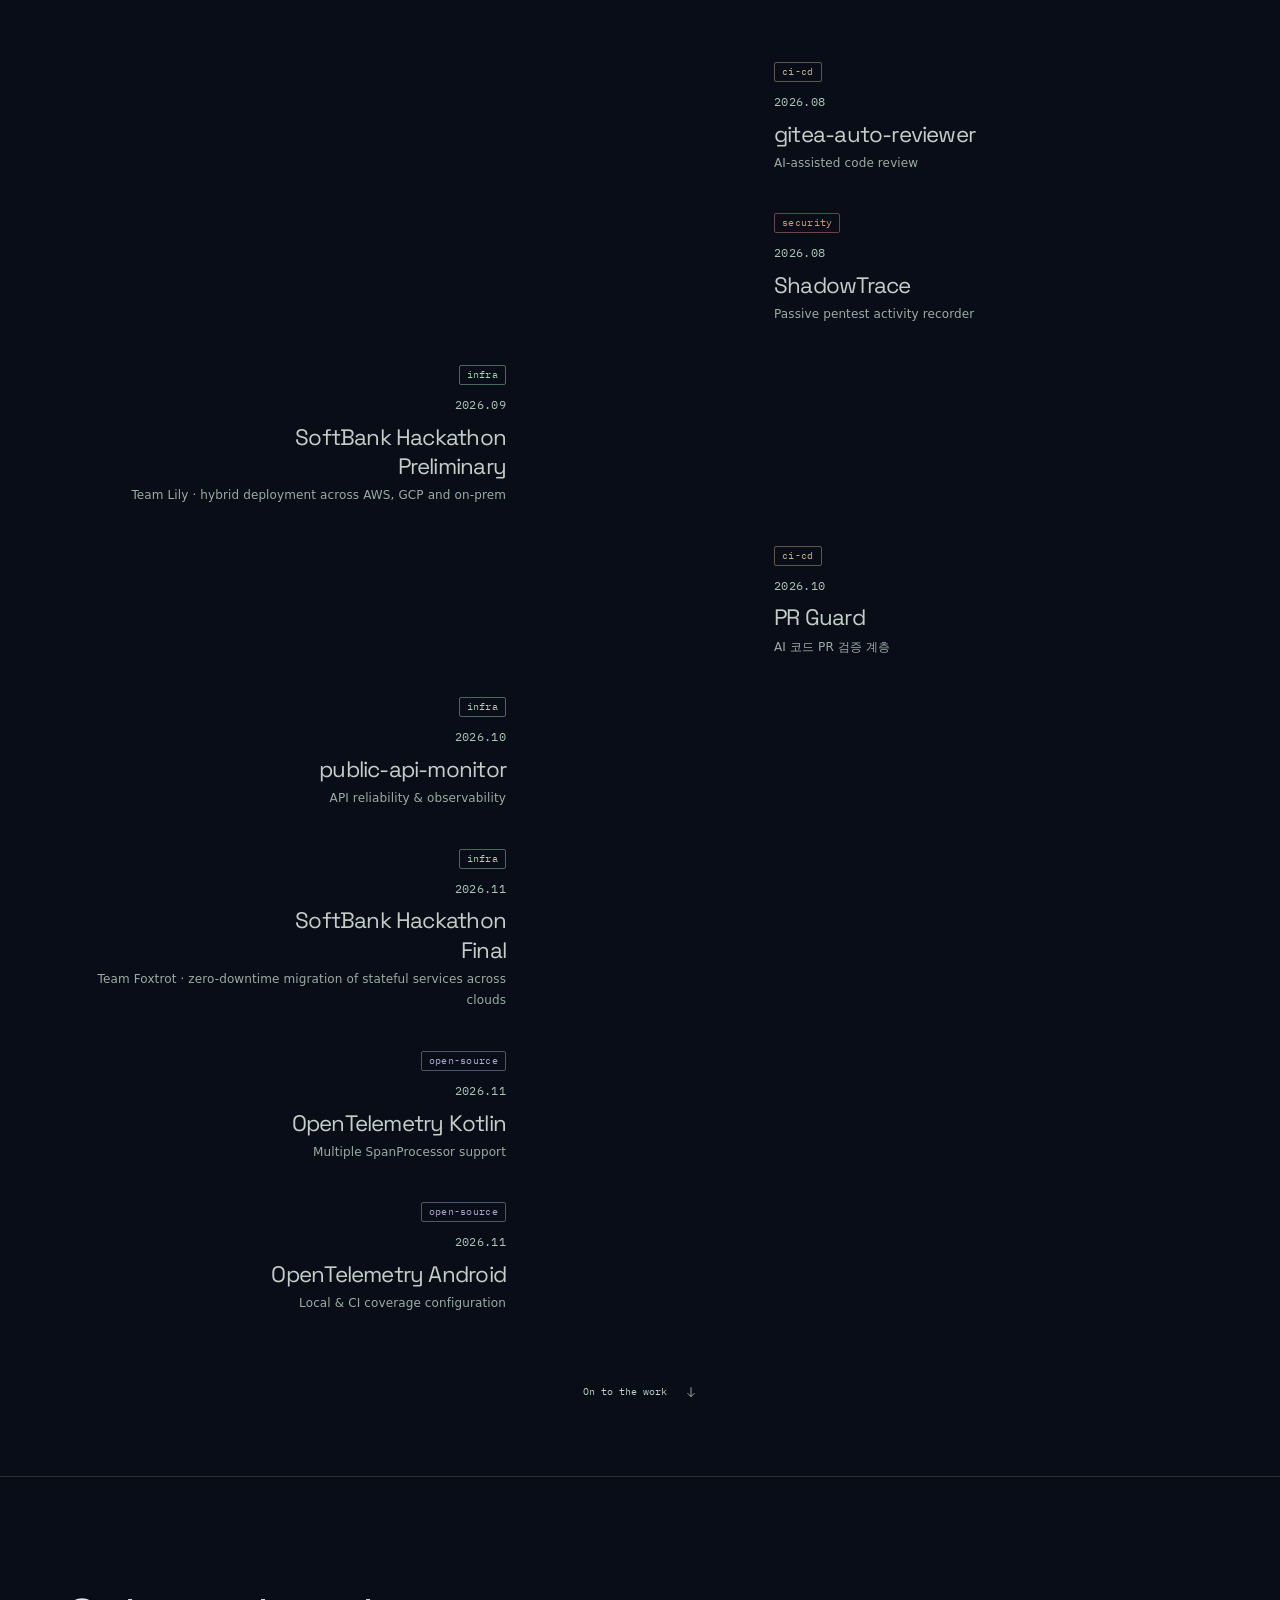
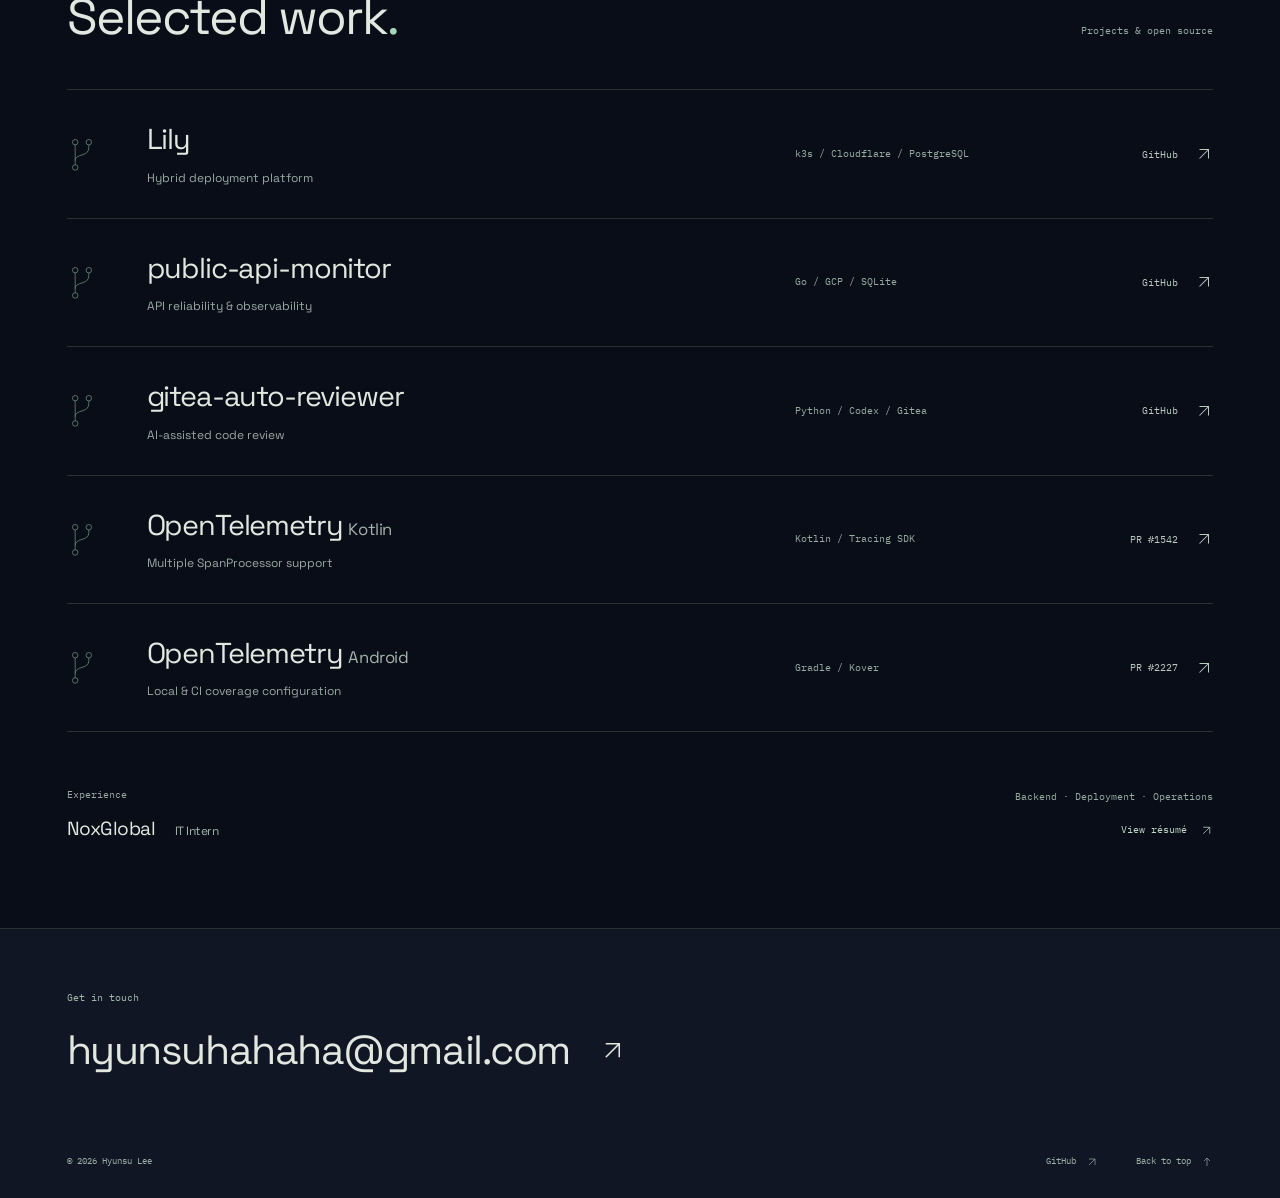
==== commit 59f08204: "feat: 기술 열매 분산 배치와 타임라인 브랜치 추가 - 기술 열매 17개를 트리 둘레 전체에 고르게 재배치 - 타임라인에 algorithm·certs·security·ci-cd" ====
--- a/index.html
+++ b/index.html
@@ -4,7 +4,7 @@
 <meta charset="utf-8">
 <meta name="viewport" content="width=device-width, initial-scale=1">
 <meta name="theme-color" content="#080d18">
-<meta name="description" content="이현수 — Backend & Infrastructure. Lily, pamon, gitea-auto-reviewer, and OpenTelemetry contributions.">
+<meta name="description" content="이현수 — Backend & Infrastructure. Lily, public-api-monitor, gitea-auto-reviewer, and OpenTelemetry contributions.">
 <title>Hyunsu Lee — Backend & Infrastructure</title>
 <link rel="icon" type="image/svg+xml" href="assets/favicon.svg">
 <link rel="preload" href="assets/SpaceGrotesk.ttf" as="font" type="font/ttf" crossorigin>
@@ -49,11 +49,11 @@
     <canvas id="timeline-art" aria-hidden="true"></canvas>
     <div class="section-heading journey-heading"><h2 id="journey-title">Along the way<span class="punctuation">.</span></h2><span class="section-note">2022 — 2026</span></div>
     <ol class="timeline-list">
-      <li class="milestone with-emblem" data-tone="mint"><div class="milestone-art"><canvas class="ascii-emblem school-emblem" data-emblem="dongguk" width="240" height="240" aria-hidden="true"></canvas></div><div class="milestone-copy">
+      <li data-side="right" class="milestone with-emblem" data-tone="mint"><div class="milestone-art"><canvas class="ascii-emblem school-emblem" data-emblem="dongguk" width="240" height="240" aria-hidden="true"></canvas></div><div class="milestone-copy">
         <time class="milestone-date" datetime="2022">2022</time>
-        <h3 class="latin-title">Dongguk<br>University</h3><p>컴퓨터·AI학부 입학</p>
+        <h3 class="latin-title">Dongguk<br>University</h3><p>컴퓨터·AI학부 입학</p><p class="coursework">C Programming · Discrete Math · Calculus · Linear Algebra · Algorithms</p>
       </div></li>
-      <li class="milestone with-emblem army-milestone" data-tone="blue"><div class="milestone-art army-art"><canvas class="ascii-emblem army-emblem" data-emblem="roka" width="192" height="240" aria-hidden="true"></canvas><div class="field-marks"><canvas class="ascii-emblem flag-emblem" data-emblem="flag" width="180" height="120" aria-hidden="true"></canvas><pre class="ascii-rifle" aria-hidden="true">       __
+      <li data-side="left" class="milestone with-emblem army-milestone" data-tone="blue"><div class="milestone-art army-art"><canvas class="ascii-emblem army-emblem" data-emblem="roka" width="192" height="240" aria-hidden="true"></canvas><div class="field-marks"><canvas class="ascii-emblem flag-emblem" data-emblem="flag" width="180" height="120" aria-hidden="true"></canvas><pre class="ascii-rifle" aria-hidden="true">       __
   ____/==|_________________,
  |____.==|_:::::::::::::::::>
    \  /_-/ \___/
@@ -62,21 +62,82 @@
         <div class="milestone-date"><time datetime="2023-02">2023.02</time><span class="date-dash">—</span><time datetime="2024-08">2024.08</time></div>
         <h3 class="latin-title">Republic of<br>Korea Army</h3><p>통신병 복무</p>
       </div></li>
-      <li class="milestone with-emblem" data-tone="mint"><div class="milestone-art"><canvas class="ascii-emblem school-emblem" data-emblem="dongguk" width="240" height="240" aria-hidden="true"></canvas></div><div class="milestone-copy">
+      <li data-side="right" class="milestone with-emblem" data-tone="mint"><div class="milestone-art"><canvas class="ascii-emblem school-emblem" data-emblem="dongguk" width="240" height="240" aria-hidden="true"></canvas></div><div class="milestone-copy">
         <time class="milestone-date" datetime="2025-03">2025.03</time>
         <h3 class="latin-title">Dongguk<br>University</h3><p>복학 · 컴퓨터·AI학부</p>
       </div></li>
-      <li class="milestone" data-tone="gold"><div class="milestone-copy">
+      <li class="milestone branch-event" data-branch="algorithm"><div class="milestone-copy">
+        <span class="branch-tag">algorithm</span>
+        <time class="milestone-date" datetime="2025-04">2025.04</time>
+        <h3 class="latin-title">BOJ Gold</h3><p>백준 Gold 달성</p>
+      </div></li>
+      <li class="milestone branch-event" data-branch="security"><div class="milestone-copy">
+        <span class="branch-tag">security</span>
+        <time class="milestone-date" datetime="2025-08">2025.08</time>
+        <h3 class="latin-title">PortSwigger</h3><p>Web Security Academy 실습</p>
+      </div></li>
+      <li class="milestone branch-event" data-branch="security"><div class="milestone-copy">
+        <span class="branch-tag">security</span>
+        <h3 class="latin-title">Hack The Box</h3><p>머신 실습</p>
+      </div></li>
+      <li class="milestone branch-event" data-branch="certs"><div class="milestone-copy">
+        <span class="branch-tag">certs</span>
         <time class="milestone-date" datetime="2025-09-19">2025.09.19</time>
         <h3 class="latin-title">SQLD</h3><p>SQL 개발자 자격 취득</p>
       </div></li>
-      <li class="milestone" data-tone="gold"><div class="milestone-copy">
+      <li class="milestone branch-event" data-branch="algorithm"><div class="milestone-copy">
+        <span class="branch-tag">algorithm</span>
+        <time class="milestone-date" datetime="2026-02">2026.02</time>
+        <h3 class="latin-title">BOJ Platinum</h3><p>백준 Platinum 달성</p>
+      </div></li>
+      <li class="milestone branch-event" data-branch="certs"><div class="milestone-copy">
+        <span class="branch-tag">certs</span>
         <time class="milestone-date" datetime="2026-02-17">2026.02.17</time>
         <h3 class="latin-title">AWS Certified<br>Cloud Practitioner</h3><p>자격 취득</p>
       </div></li>
-      <li class="milestone" data-tone="mint"><div class="milestone-copy">
+      <li data-side="left" class="milestone" data-tone="mint"><div class="milestone-copy">
         <time class="milestone-date" datetime="2026-07">2026.07</time>
         <h3 class="latin-title">NoxGlobal</h3><p>IT Team Intern</p>
+      </div></li>
+      <li class="milestone branch-event" data-branch="ci-cd"><div class="milestone-copy">
+        <span class="branch-tag">ci-cd</span>
+        <time class="milestone-date" datetime="2026-08">2026.08</time>
+        <h3 class="latin-title"><a href="https://github.com/hyunsuhahaha/gitea-auto-reviewer" target="_blank" rel="noopener noreferrer">gitea-auto-reviewer</a></h3><p>AI-assisted code review</p>
+      </div></li>
+      <li class="milestone branch-event" data-branch="security"><div class="milestone-copy">
+        <span class="branch-tag">security</span>
+        <time class="milestone-date" datetime="2026-08">2026.08</time>
+        <h3 class="latin-title"><a href="https://github.com/hyunsuhahaha/ShadowTrace" target="_blank" rel="noopener noreferrer">ShadowTrace</a></h3><p>Passive pentest activity recorder</p>
+      </div></li>
+      <li class="milestone branch-event" data-branch="infra"><div class="milestone-copy">
+        <span class="branch-tag">infra</span>
+        <time class="milestone-date" datetime="2026-09">2026.09</time>
+        <h3 class="latin-title"><a href="https://github.com/SoftBank-team-lily" target="_blank" rel="noopener noreferrer">SoftBank Hackathon<br>Preliminary</a></h3><p>Team Lily · hybrid deployment across AWS, GCP and on-prem</p>
+      </div></li>
+      <li class="milestone branch-event" data-branch="ci-cd"><div class="milestone-copy">
+        <span class="branch-tag">ci-cd</span>
+        <time class="milestone-date" datetime="2026-10">2026.10</time>
+        <h3 class="latin-title"><a href="https://github.com/dongguk-creative-fusion-2026" target="_blank" rel="noopener noreferrer">PR Guard</a></h3><p>AI 코드 PR 검증 계층</p>
+      </div></li>
+      <li class="milestone branch-event" data-branch="infra"><div class="milestone-copy">
+        <span class="branch-tag">infra</span>
+        <time class="milestone-date" datetime="2026-10">2026.10</time>
+        <h3 class="latin-title"><a href="https://github.com/hyunsuhahaha/public-api-monitor" target="_blank" rel="noopener noreferrer">public-api-monitor</a></h3><p>API reliability &amp; observability</p>
+      </div></li>
+      <li class="milestone branch-event" data-branch="infra"><div class="milestone-copy">
+        <span class="branch-tag">infra</span>
+        <time class="milestone-date" datetime="2026-11">2026.11</time>
+        <h3 class="latin-title"><a href="https://github.com/SoftBank-2026-Hackathon-Foxtrot" target="_blank" rel="noopener noreferrer">SoftBank Hackathon<br>Final</a></h3><p>Team Foxtrot · zero-downtime migration of stateful services across clouds</p>
+      </div></li>
+      <li class="milestone branch-event" data-branch="open-source"><div class="milestone-copy">
+        <span class="branch-tag">open-source</span>
+        <time class="milestone-date" datetime="2026-11">2026.11</time>
+        <h3 class="latin-title"><a href="https://github.com/open-telemetry/opentelemetry-kotlin/pull/1542" target="_blank" rel="noopener noreferrer">OpenTelemetry Kotlin</a></h3><p>Multiple SpanProcessor support</p>
+      </div></li>
+      <li class="milestone branch-event" data-branch="open-source"><div class="milestone-copy">
+        <span class="branch-tag">open-source</span>
+        <time class="milestone-date" datetime="2026-11">2026.11</time>
+        <h3 class="latin-title"><a href="https://github.com/open-telemetry/opentelemetry-android/pull/2227" target="_blank" rel="noopener noreferrer">OpenTelemetry Android</a></h3><p>Local &amp; CI coverage configuration</p>
       </div></li>
     </ol>
     <a class="timeline-next" href="#work">On to the work<svg class="arrow" viewBox="0 0 24 24" aria-hidden="true"><path d="M12 4v16m-6-6 6 6 6-6"/></svg></a>
@@ -90,7 +151,7 @@
       </a>
       <a class="project" href="https://github.com/hyunsuhahaha/public-api-monitor" target="_blank" rel="noopener noreferrer" style="--project:#85bdcc">
         <svg class="branch-mark" viewBox="0 0 44 52" aria-hidden="true"><path d="M12 45V8m0 27c0-11 20-5 20-19V8"/><circle cx="12" cy="8" r="4"/><circle cx="12" cy="45" r="4"/><circle cx="32" cy="8" r="4"/></svg>
-        <div class="project-name"><h3>pamon</h3><span>API reliability &amp; observability</span></div><span class="project-tech">Go / GCP / SQLite</span><span class="project-link">GitHub<svg class="arrow" viewBox="0 0 24 24" aria-hidden="true"><path d="M6 18 18 6M6 6h12v12"/></svg></span>
+        <div class="project-name"><h3>public-api-monitor</h3><span>API reliability &amp; observability</span></div><span class="project-tech">Go / GCP / SQLite</span><span class="project-link">GitHub<svg class="arrow" viewBox="0 0 24 24" aria-hidden="true"><path d="M6 18 18 6M6 6h12v12"/></svg></span>
       </a>
       <a class="project" href="https://github.com/hyunsuhahaha/gitea-auto-reviewer" target="_blank" rel="noopener noreferrer" style="--project:#c5b38b">
         <svg class="branch-mark" viewBox="0 0 44 52" aria-hidden="true"><path d="M12 45V8m0 27c0-11 20-5 20-19V8"/><circle cx="12" cy="8" r="4"/><circle cx="12" cy="45" r="4"/><circle cx="32" cy="8" r="4"/></svg>
--- a/style.css
+++ b/style.css
@@ -18,8 +18,8 @@
 .timeline-list{list-style:none;padding:0;margin:0}
 .milestone{--tone:#aad7bd;display:grid;grid-template-columns:1fr 1fr;column-gap:200px;align-items:center;min-height:255px;position:relative}
 .milestone[data-tone="blue"]{--tone:#99c8da}.milestone[data-tone="gold"]{--tone:#d2bd91}
-.milestone:nth-child(odd) .milestone-copy{grid-column:2}
-.milestone:nth-child(even) .milestone-copy{grid-column:1;text-align:right}
+.milestone .milestone-copy{grid-column:2}
+.milestone[data-side="left"] .milestone-copy{grid-column:1;text-align:right}
 .milestone-copy{padding:30px 0;min-width:0}
 .milestone-date{display:block;color:#9aafa4;font:12px/1.9 Plex,monospace;letter-spacing:.025em;margin:0 0 15px;transition:color .35s}
 .date-dash{padding:0 10px;color:#6d8879}
@@ -33,11 +33,11 @@
 .timeline-next .arrow{width:14px;height:14px;transition:transform .25s}
 .timeline-next:hover .arrow{transform:translateY(4px)}
 @media(max-width:1000px) and (min-width:701px){.milestone{column-gap:150px}.milestone-date{font-size:10px}.date-dash{padding:0 6px}.milestone h3{font-size:22px}}
-@media(max-width:700px){.journey{padding-top:68px;padding-bottom:39px}.journey-heading{margin-bottom:36px}.timeline-list{padding-left:54px}.milestone{display:block;min-height:225px}.milestone-copy{padding:40px 0}.milestone:nth-child(even) .milestone-copy{text-align:left}.milestone-date{font-size:11px;margin-bottom:13px}.milestone h3{font-size:23px}.milestone h3.latin-title{font-size:29px}.milestone p{font-size:12px}.timeline-next{margin:22px 0 0 54px;justify-content:flex-start}.header nav{gap:16px}.header nav a{font-size:9px}}
+@media(max-width:700px){.journey{padding-top:68px;padding-bottom:39px}.journey-heading{margin-bottom:36px}.timeline-list{padding-left:86px}.milestone{display:block;min-height:225px}.milestone-copy{padding:40px 0}.milestone[data-side="left"] .milestone-copy{text-align:left}.milestone-date{font-size:11px;margin-bottom:13px}.milestone h3{font-size:23px}.milestone h3.latin-title{font-size:29px}.milestone p{font-size:12px}.timeline-next{margin:22px 0 0 86px;justify-content:flex-start}.header nav{gap:16px}.header nav a{font-size:9px}}
 @media(prefers-reduced-motion:reduce){.milestone-date,.milestone h3{transition:none}}
 .milestone-art{position:absolute;top:50%;transform:translate(-50%,-50%);pointer-events:none;opacity:.82;transition:opacity .4s}
-.milestone:nth-child(odd) .milestone-art{left:24%}
-.milestone:nth-child(even) .milestone-art{left:76%}
+.milestone .milestone-art{left:24%}
+.milestone[data-side="left"] .milestone-art{left:76%}
 .milestone.is-current .milestone-art{opacity:1}
 .ascii-emblem{display:block}
 .school-emblem{width:144px;height:144px}
@@ -123,3 +123,21 @@
 .gemini-robot{left:calc(var(--gutter) + 320px);right:auto;--robot-color:#97bbff}
 @media(max-width:1000px) and (min-width:701px){.gemini-robot{left:276px;right:auto}}
 @media(max-width:700px){.robot{width:33.333333%;height:auto;aspect-ratio:176/168}.codex-robot{left:0}.claude-robot{left:33.333333%;right:auto}.gemini-robot{left:66.666666%;right:auto}}
+
+/* Study and project branches fork off the main timeline like a Git graph. */
+.branch-event{--branch:#aad7bd;--tone:var(--branch);min-height:150px}
+.branch-event[data-branch="algorithm"]{--branch:#f1c95e}
+.branch-event[data-branch="certs"]{--branch:#99c8da}
+.branch-event[data-branch="security"]{--branch:#e58b7c}
+.branch-event[data-branch="ci-cd"]{--branch:#c5b38b}
+.branch-event[data-branch="infra"]{--branch:#a1d4ae}
+.branch-event[data-branch="open-source"]{--branch:#b3a5ce}
+.branch-event .milestone-copy{padding:18px 0 18px 34px}
+.branch-event[data-side="left"] .milestone-copy{padding:18px 34px 18px 0}
+.branch-tag{display:inline-block;margin:0 0 9px;padding:1px 7px;border:1px solid color-mix(in srgb,var(--branch) 45%,transparent);border-radius:2px;color:var(--branch);font:10px/1.6 Plex,monospace;letter-spacing:.03em}
+.branch-event .milestone-date{margin-bottom:6px}
+.branch-event h3.latin-title{font-size:clamp(19px,1.75vw,25px);margin-bottom:4px}
+.branch-event h3 a{transition:color .25s}
+.branch-event h3 a:hover,.branch-event h3 a:focus-visible{color:var(--branch)}
+.milestone p.coursework{margin-top:10px;font:11px/1.8 Plex,monospace;color:#b7c9bd;letter-spacing:.01em}
+@media(max-width:700px){.branch-event{min-height:128px}.branch-event .milestone-copy,.branch-event[data-side="left"] .milestone-copy{padding:16px 0}.branch-event h3.latin-title{font-size:22px}}
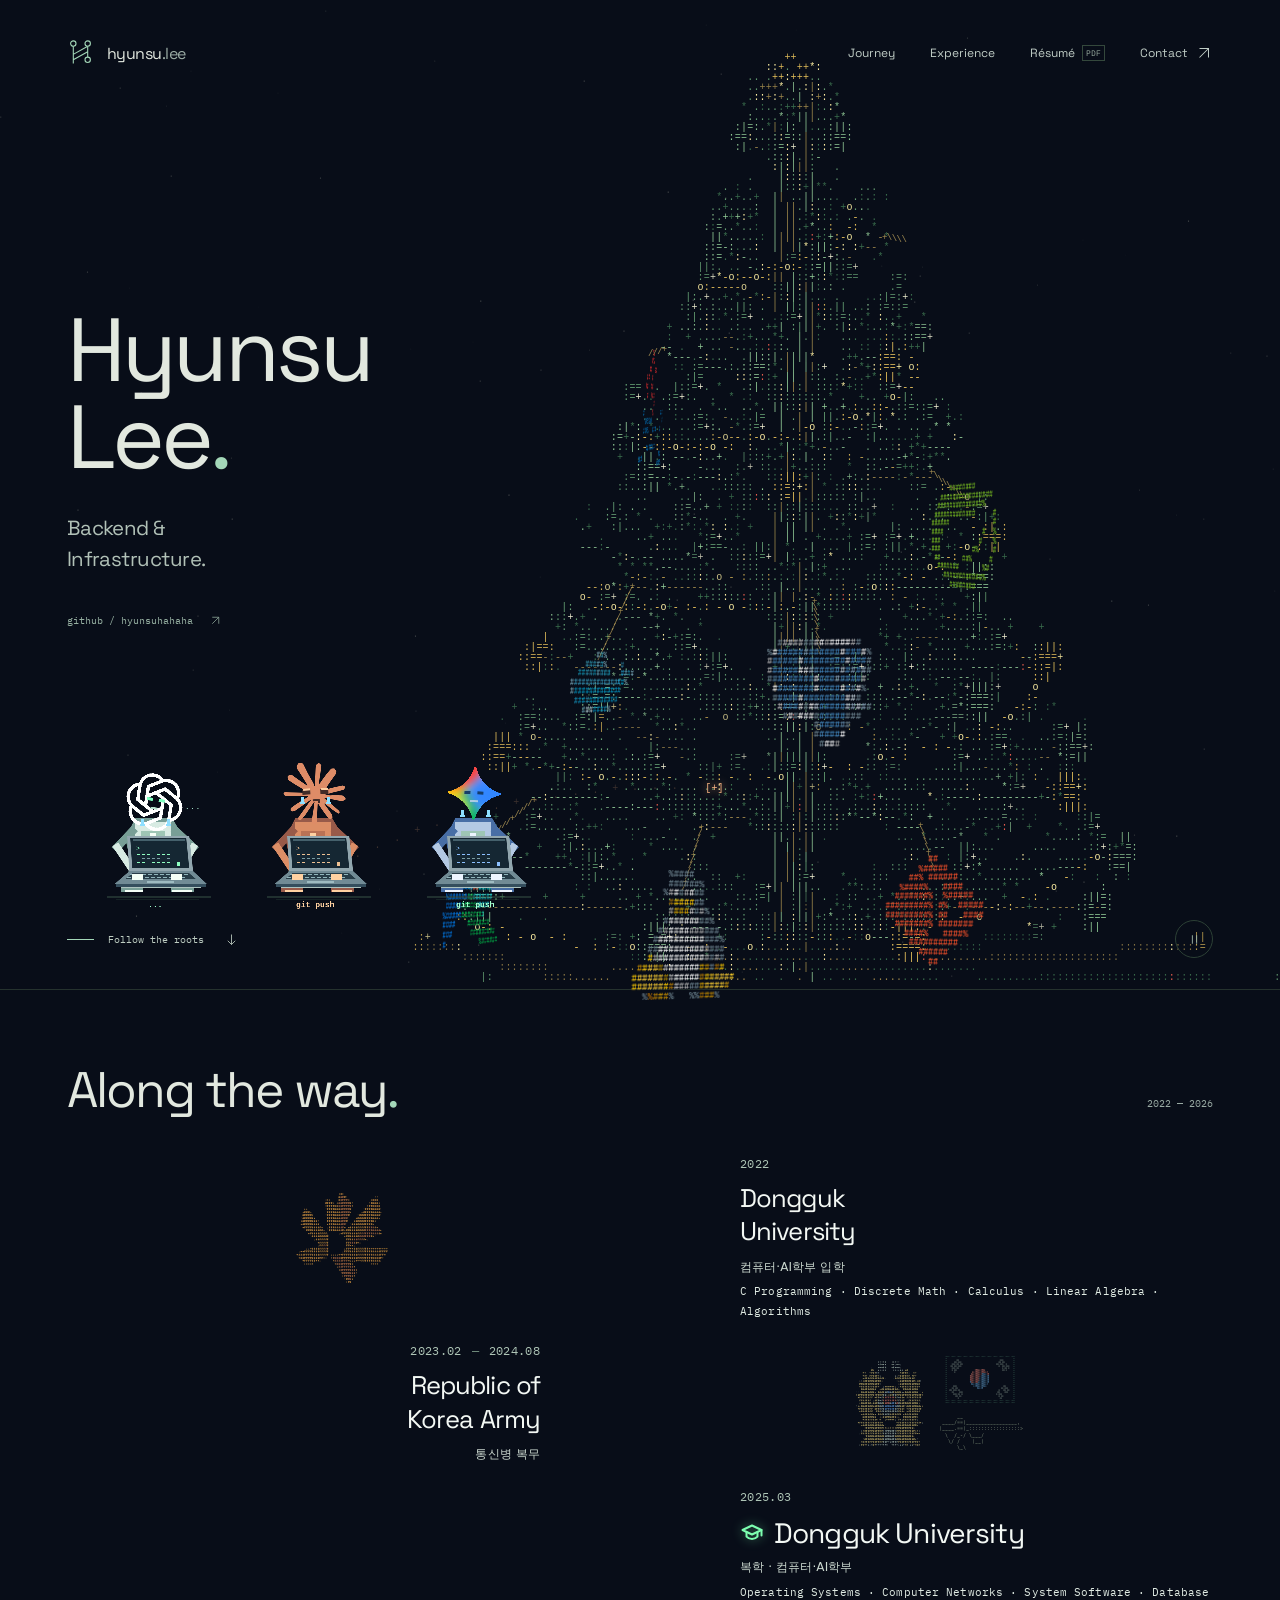
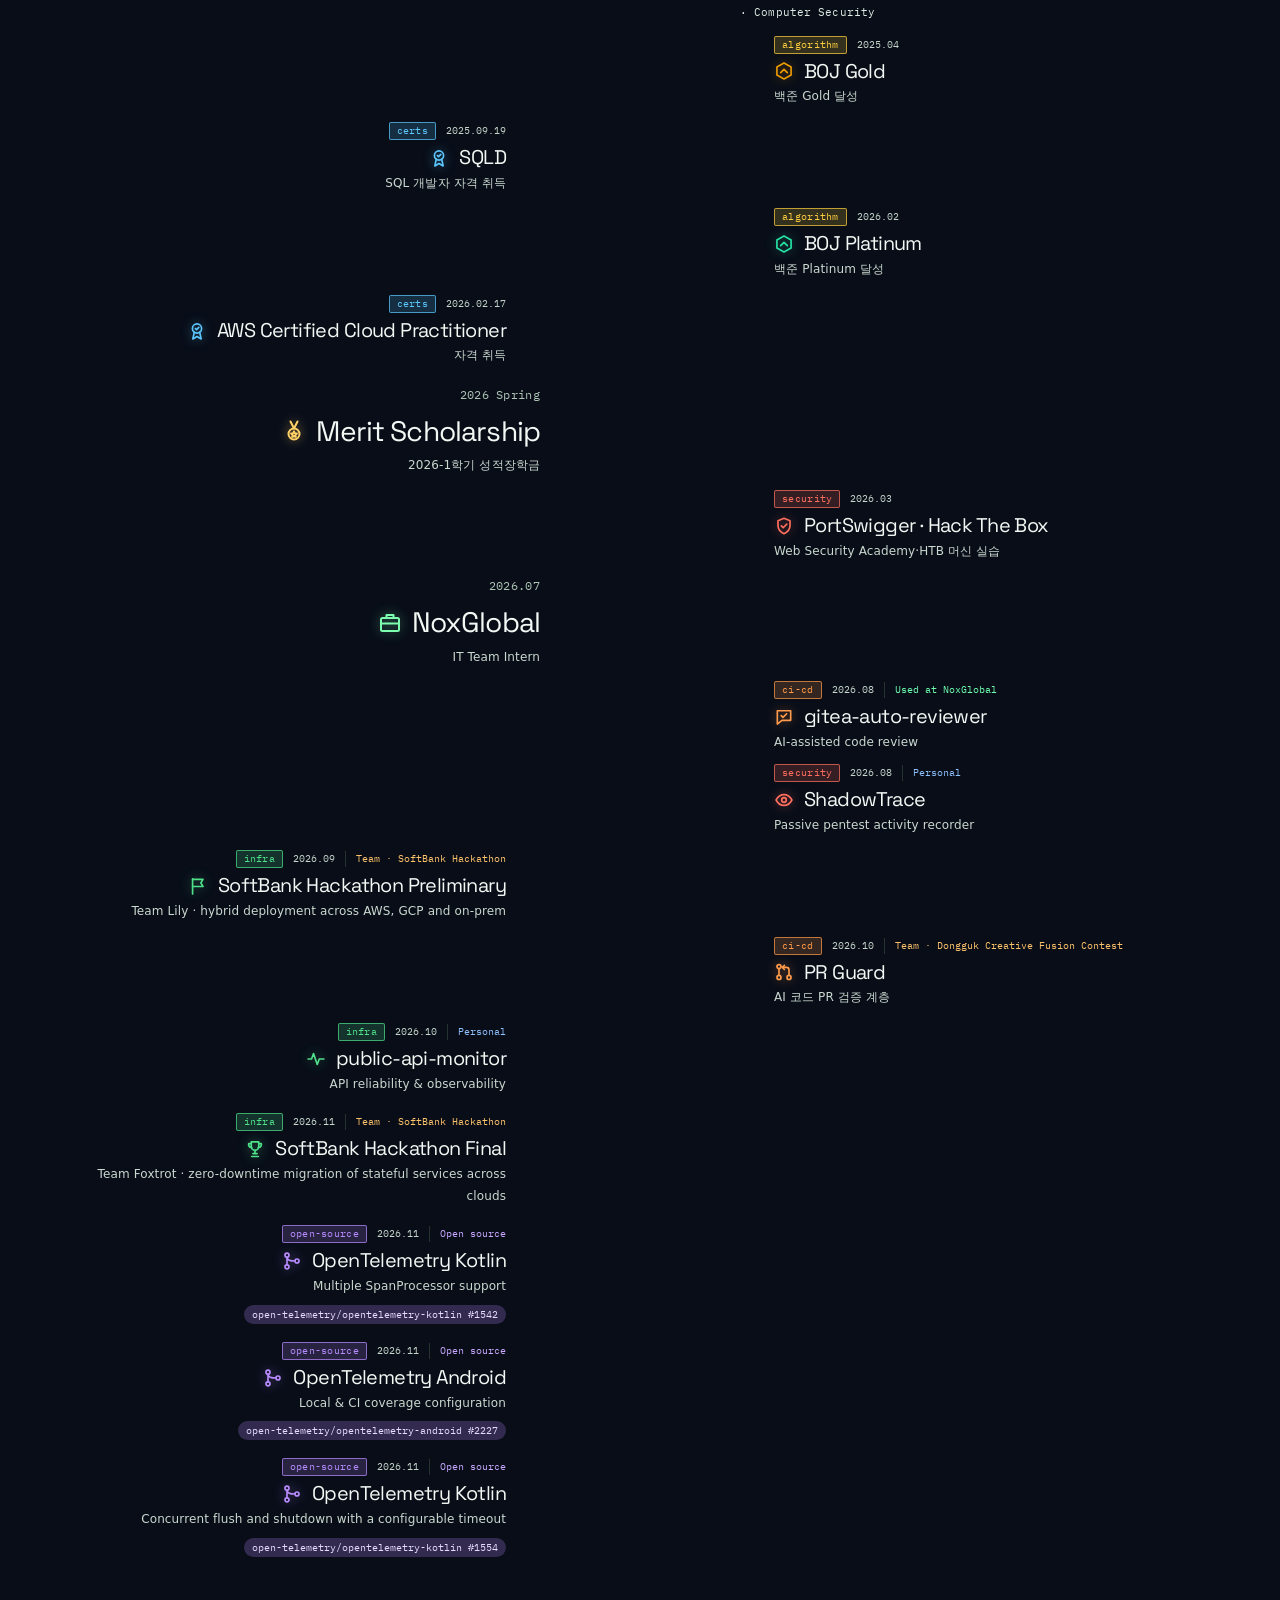
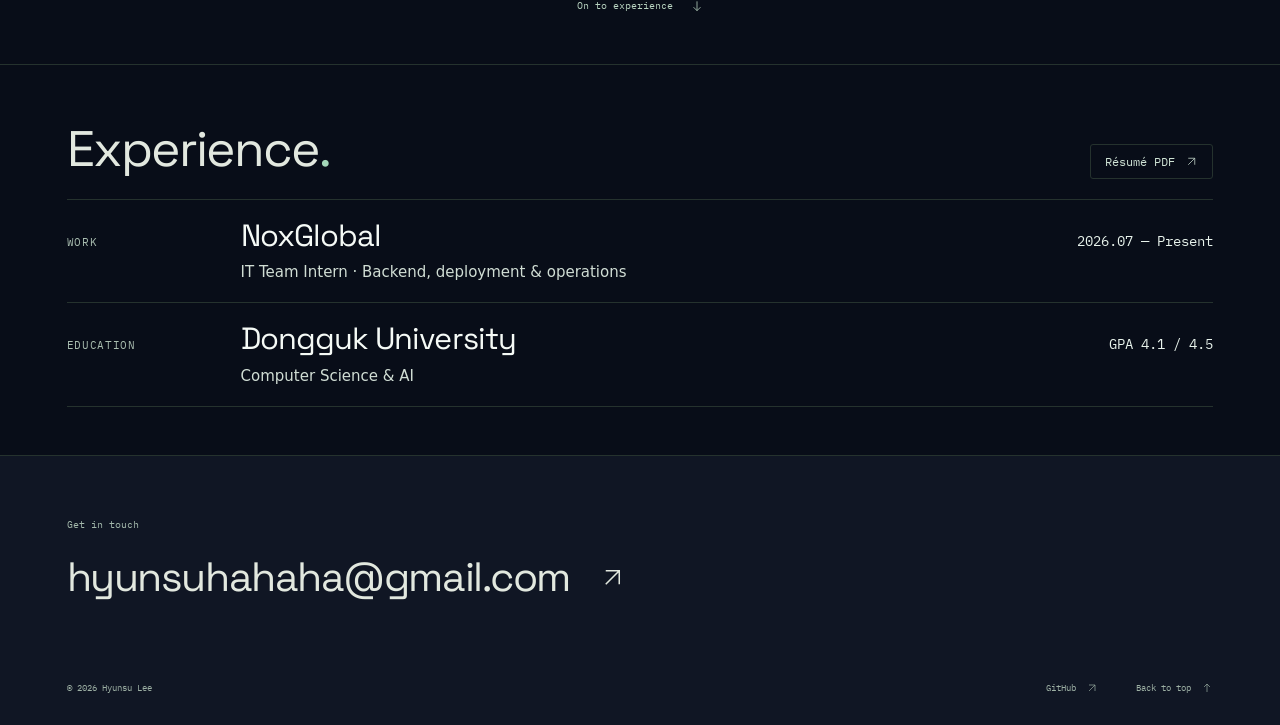
==== commit a09b2bc2: "feat: 타임라인 노드 정리와 Experience 섹션 개편 - 활동별 아이콘, 오픈소스 merge 표시, Personal·Team·회사 라벨 추가 - 2025.03 복학 노드에" ====
--- a/index.html
+++ b/index.html
@@ -4,7 +4,7 @@
 <meta charset="utf-8">
 <meta name="viewport" content="width=device-width, initial-scale=1">
 <meta name="theme-color" content="#080d18">
-<meta name="description" content="이현수 — Backend & Infrastructure. Lily, public-api-monitor, gitea-auto-reviewer, and OpenTelemetry contributions.">
+<meta name="description" content="이현수 — Backend & Infrastructure. Journey through algorithms, security, CI/CD, infrastructure and open source.">
 <title>Hyunsu Lee — Backend & Infrastructure</title>
 <link rel="icon" type="image/svg+xml" href="assets/favicon.svg">
 <link rel="preload" href="assets/SpaceGrotesk.ttf" as="font" type="font/ttf" crossorigin>
@@ -18,7 +18,7 @@
 <a class="skip" href="#journey">타임라인으로 바로 이동</a>
 <header class="header">
   <a class="identity" href="#top" aria-label="이현수, 처음으로"><svg viewBox="0 0 30 32" aria-hidden="true"><path d="M7 27V6m0 11 16-9M7 23l16-9M23 3v17"/><circle cx="7" cy="5" r="3"/><circle cx="23" cy="5" r="3"/><circle cx="23" cy="23" r="3"/></svg><span>hyunsu<span class="muted">.lee</span></span></a>
-  <nav aria-label="주 메뉴"><a href="#journey">Journey</a><a href="#work">Work</a><a href="assets/Hyunsu-Lee-Resume.pdf" target="_blank" rel="noopener">Résumé <span class="filetype">PDF</span></a><a href="mailto:hyunsuhahaha@gmail.com">Contact <svg class="arrow" viewBox="0 0 24 24" aria-hidden="true"><path d="M6 18 18 6M6 6h12v12"/></svg></a></nav>
+  <nav aria-label="주 메뉴"><a href="#journey">Journey</a><a href="#work">Experience</a><a href="assets/Hyunsu-Lee-Resume.pdf" target="_blank" rel="noopener">Résumé <span class="filetype">PDF</span></a><a href="mailto:hyunsuhahaha@gmail.com">Contact <svg class="arrow" viewBox="0 0 24 24" aria-hidden="true"><path d="M6 18 18 6M6 6h12v12"/></svg></a></nav>
 </header>
 <main>
   <section class="hero" id="top" aria-labelledby="name">
@@ -62,111 +62,83 @@
         <div class="milestone-date"><time datetime="2023-02">2023.02</time><span class="date-dash">—</span><time datetime="2024-08">2024.08</time></div>
         <h3 class="latin-title">Republic of<br>Korea Army</h3><p>통신병 복무</p>
       </div></li>
-      <li data-side="right" class="milestone with-emblem" data-tone="mint"><div class="milestone-art"><canvas class="ascii-emblem school-emblem" data-emblem="dongguk" width="240" height="240" aria-hidden="true"></canvas></div><div class="milestone-copy">
+      <li data-side="right" class="milestone main-compact" data-tone="mint"><div class="milestone-copy">
         <time class="milestone-date" datetime="2025-03">2025.03</time>
-        <h3 class="latin-title">Dongguk<br>University</h3><p>복학 · 컴퓨터·AI학부</p>
+        <h3 class="latin-title node-title"><svg class="node-icon" viewBox="0 0 24 24" aria-hidden="true"><path d="M2.5 9 12 4.5 21.5 9 12 13.5z"/><path d="M6.5 11v4.6c1.4 1.5 3.3 2.4 5.5 2.4s4.1-.9 5.5-2.4V11M21.5 9v5.5"/></svg><span>Dongguk University</span></h3><p>복학 · 컴퓨터·AI학부</p><p class="coursework">Operating Systems · Computer Networks · System Software · Database · Computer Security</p>
       </div></li>
       <li class="milestone branch-event" data-branch="algorithm"><div class="milestone-copy">
-        <span class="branch-tag">algorithm</span>
-        <time class="milestone-date" datetime="2025-04">2025.04</time>
-        <h3 class="latin-title">BOJ Gold</h3><p>백준 Gold 달성</p>
+        <div class="node-meta"><span class="branch-tag">algorithm</span><time datetime="2025-04">2025.04</time></div>
+        <h3 class="node-title"><svg class="node-icon" viewBox="0 0 24 24" aria-hidden="true" style="--icon:#ec9a00"><path d="M12 2.5 20.5 7.3v9.4L12 21.5l-8.5-4.8V7.3z"/><path d="m8 14 4-4 4 4"/></svg><span>BOJ Gold</span></h3><p>백준 Gold 달성</p>
+      </div></li>
+      <li class="milestone branch-event" data-branch="certs"><div class="milestone-copy">
+        <div class="node-meta"><span class="branch-tag">certs</span><time datetime="2025-09-19">2025.09.19</time></div>
+        <h3 class="node-title"><svg class="node-icon" viewBox="0 0 24 24" aria-hidden="true"><circle cx="12" cy="9" r="5.5"/><path d="m8.8 13.4-1.8 8.1 5-2.8 5 2.8-1.8-8.1"/><path d="m10 9 1.4 1.4L14.2 7.6"/></svg><span>SQLD</span></h3><p>SQL 개발자 자격 취득</p>
+      </div></li>
+      <li class="milestone branch-event" data-branch="algorithm"><div class="milestone-copy">
+        <div class="node-meta"><span class="branch-tag">algorithm</span><time datetime="2026-02">2026.02</time></div>
+        <h3 class="node-title"><svg class="node-icon" viewBox="0 0 24 24" aria-hidden="true" style="--icon:#27e2a4"><path d="M12 2.5 20.5 7.3v9.4L12 21.5l-8.5-4.8V7.3z"/><path d="m8 14 4-4 4 4"/></svg><span>BOJ Platinum</span></h3><p>백준 Platinum 달성</p>
+      </div></li>
+      <li class="milestone branch-event" data-branch="certs"><div class="milestone-copy">
+        <div class="node-meta"><span class="branch-tag">certs</span><time datetime="2026-02-17">2026.02.17</time></div>
+        <h3 class="node-title"><svg class="node-icon" viewBox="0 0 24 24" aria-hidden="true"><circle cx="12" cy="9" r="5.5"/><path d="m8.8 13.4-1.8 8.1 5-2.8 5 2.8-1.8-8.1"/><path d="m10 9 1.4 1.4L14.2 7.6"/></svg><span>AWS Certified Cloud Practitioner</span></h3><p>자격 취득</p>
+      </div></li>
+      <li data-side="left" class="milestone main-compact" data-tone="gold"><div class="milestone-copy">
+        <time class="milestone-date" datetime="2026-03">2026 Spring</time>
+        <h3 class="latin-title node-title"><svg class="node-icon" viewBox="0 0 24 24" aria-hidden="true"><circle cx="12" cy="15" r="5.5"/><path d="m8.5 2.5 3.5 7 3.5-7"/><path d="m12 12.4.9 1.8 2 .3-1.5 1.4.4 2-1.8-1-1.8 1 .4-2-1.5-1.4 2-.3z"/></svg><span>Merit Scholarship</span></h3><p>2026-1학기 성적장학금</p>
       </div></li>
       <li class="milestone branch-event" data-branch="security"><div class="milestone-copy">
-        <span class="branch-tag">security</span>
-        <time class="milestone-date" datetime="2025-08">2025.08</time>
-        <h3 class="latin-title">PortSwigger</h3><p>Web Security Academy 실습</p>
+        <div class="node-meta"><span class="branch-tag">security</span><time datetime="2026-03">2026.03</time></div>
+        <h3 class="node-title"><svg class="node-icon" viewBox="0 0 24 24" aria-hidden="true"><path d="M12 2.8 4.8 5.6v5.9c0 4.6 3 7.9 7.2 9.7 4.2-1.8 7.2-5.1 7.2-9.7V5.6z"/><path d="m8.8 11.9 2.2 2.2 4.3-4.3"/></svg><span>PortSwigger · Hack The Box</span></h3><p>Web Security Academy·HTB 머신 실습</p>
+      </div></li>
+      <li data-side="left" class="milestone main-compact" data-tone="mint"><div class="milestone-copy">
+        <time class="milestone-date" datetime="2026-07">2026.07</time>
+        <h3 class="latin-title node-title"><svg class="node-icon" viewBox="0 0 24 24" aria-hidden="true"><rect x="3" y="7" width="18" height="13" rx="1.5"/><path d="M8.5 7V4h7v3M3 12.5h18"/></svg><span>NoxGlobal</span></h3><p>IT Team Intern</p>
+      </div></li>
+      <li class="milestone branch-event" data-branch="ci-cd"><div class="milestone-copy">
+        <div class="node-meta"><span class="branch-tag">ci-cd</span><time datetime="2026-08">2026.08</time><span class="context-tag" data-context="company">Used at NoxGlobal</span></div>
+        <h3 class="node-title"><svg class="node-icon" viewBox="0 0 24 24" aria-hidden="true"><path d="M4 4.5h16v11.5H9.5L4 20.5z"/><path d="m8.6 10.3 2.2 2.2 4.4-4.4"/></svg><a href="https://github.com/hyunsuhahaha/gitea-auto-reviewer" target="_blank" rel="noopener noreferrer">gitea-auto-reviewer</a></h3><p>AI-assisted code review</p>
       </div></li>
       <li class="milestone branch-event" data-branch="security"><div class="milestone-copy">
-        <span class="branch-tag">security</span>
-        <h3 class="latin-title">Hack The Box</h3><p>머신 실습</p>
+        <div class="node-meta"><span class="branch-tag">security</span><time datetime="2026-08">2026.08</time><span class="context-tag" data-context="personal">Personal</span></div>
+        <h3 class="node-title"><svg class="node-icon" viewBox="0 0 24 24" aria-hidden="true"><path d="M2.5 12S6 5.5 12 5.5 21.5 12 21.5 12 18 18.5 12 18.5 2.5 12 2.5 12z"/><circle cx="12" cy="12" r="2.8"/></svg><a href="https://github.com/hyunsuhahaha/ShadowTrace" target="_blank" rel="noopener noreferrer">ShadowTrace</a></h3><p>Passive pentest activity recorder</p>
       </div></li>
-      <li class="milestone branch-event" data-branch="certs"><div class="milestone-copy">
-        <span class="branch-tag">certs</span>
-        <time class="milestone-date" datetime="2025-09-19">2025.09.19</time>
-        <h3 class="latin-title">SQLD</h3><p>SQL 개발자 자격 취득</p>
-      </div></li>
-      <li class="milestone branch-event" data-branch="algorithm"><div class="milestone-copy">
-        <span class="branch-tag">algorithm</span>
-        <time class="milestone-date" datetime="2026-02">2026.02</time>
-        <h3 class="latin-title">BOJ Platinum</h3><p>백준 Platinum 달성</p>
-      </div></li>
-      <li class="milestone branch-event" data-branch="certs"><div class="milestone-copy">
-        <span class="branch-tag">certs</span>
-        <time class="milestone-date" datetime="2026-02-17">2026.02.17</time>
-        <h3 class="latin-title">AWS Certified<br>Cloud Practitioner</h3><p>자격 취득</p>
-      </div></li>
-      <li data-side="left" class="milestone" data-tone="mint"><div class="milestone-copy">
-        <time class="milestone-date" datetime="2026-07">2026.07</time>
-        <h3 class="latin-title">NoxGlobal</h3><p>IT Team Intern</p>
+      <li class="milestone branch-event" data-branch="infra"><div class="milestone-copy">
+        <div class="node-meta"><span class="branch-tag">infra</span><time datetime="2026-09">2026.09</time><span class="context-tag" data-context="team">Team · SoftBank Hackathon</span></div>
+        <h3 class="node-title"><svg class="node-icon" viewBox="0 0 24 24" aria-hidden="true"><path d="M5.5 21.5v-18"/><path d="M5.5 4h12.5l-2.6 4.3 2.6 4.3H5.5"/></svg><a href="https://github.com/SoftBank-team-lily" target="_blank" rel="noopener noreferrer">SoftBank Hackathon Preliminary</a></h3><p>Team Lily · hybrid deployment across AWS, GCP and on-prem</p>
       </div></li>
       <li class="milestone branch-event" data-branch="ci-cd"><div class="milestone-copy">
-        <span class="branch-tag">ci-cd</span>
-        <time class="milestone-date" datetime="2026-08">2026.08</time>
-        <h3 class="latin-title"><a href="https://github.com/hyunsuhahaha/gitea-auto-reviewer" target="_blank" rel="noopener noreferrer">gitea-auto-reviewer</a></h3><p>AI-assisted code review</p>
-      </div></li>
-      <li class="milestone branch-event" data-branch="security"><div class="milestone-copy">
-        <span class="branch-tag">security</span>
-        <time class="milestone-date" datetime="2026-08">2026.08</time>
-        <h3 class="latin-title"><a href="https://github.com/hyunsuhahaha/ShadowTrace" target="_blank" rel="noopener noreferrer">ShadowTrace</a></h3><p>Passive pentest activity recorder</p>
+        <div class="node-meta"><span class="branch-tag">ci-cd</span><time datetime="2026-10">2026.10</time><span class="context-tag" data-context="team">Team · Dongguk Creative Fusion Contest</span></div>
+        <h3 class="node-title"><svg class="node-icon" viewBox="0 0 24 24" aria-hidden="true"><circle cx="6" cy="5.5" r="2.4"/><circle cx="6" cy="18.5" r="2.4"/><circle cx="18" cy="18.5" r="2.4"/><path d="M6 7.9v8.2M18 16.1V9.5a3 3 0 0 0-3-3h-4.5"/><path d="m12.5 4-2.5 2.5L12.5 9"/></svg><a href="https://github.com/dongguk-creative-fusion-2026" target="_blank" rel="noopener noreferrer">PR Guard</a></h3><p>AI 코드 PR 검증 계층</p>
       </div></li>
       <li class="milestone branch-event" data-branch="infra"><div class="milestone-copy">
-        <span class="branch-tag">infra</span>
-        <time class="milestone-date" datetime="2026-09">2026.09</time>
-        <h3 class="latin-title"><a href="https://github.com/SoftBank-team-lily" target="_blank" rel="noopener noreferrer">SoftBank Hackathon<br>Preliminary</a></h3><p>Team Lily · hybrid deployment across AWS, GCP and on-prem</p>
-      </div></li>
-      <li class="milestone branch-event" data-branch="ci-cd"><div class="milestone-copy">
-        <span class="branch-tag">ci-cd</span>
-        <time class="milestone-date" datetime="2026-10">2026.10</time>
-        <h3 class="latin-title"><a href="https://github.com/dongguk-creative-fusion-2026" target="_blank" rel="noopener noreferrer">PR Guard</a></h3><p>AI 코드 PR 검증 계층</p>
+        <div class="node-meta"><span class="branch-tag">infra</span><time datetime="2026-10">2026.10</time><span class="context-tag" data-context="personal">Personal</span></div>
+        <h3 class="node-title"><svg class="node-icon" viewBox="0 0 24 24" aria-hidden="true"><path d="M2.5 12h4.2l2.3-6.5 4.5 13 2.4-6.5h5.6"/></svg><a href="https://github.com/hyunsuhahaha/public-api-monitor" target="_blank" rel="noopener noreferrer">public-api-monitor</a></h3><p>API reliability &amp; observability</p>
       </div></li>
       <li class="milestone branch-event" data-branch="infra"><div class="milestone-copy">
-        <span class="branch-tag">infra</span>
-        <time class="milestone-date" datetime="2026-10">2026.10</time>
-        <h3 class="latin-title"><a href="https://github.com/hyunsuhahaha/public-api-monitor" target="_blank" rel="noopener noreferrer">public-api-monitor</a></h3><p>API reliability &amp; observability</p>
-      </div></li>
-      <li class="milestone branch-event" data-branch="infra"><div class="milestone-copy">
-        <span class="branch-tag">infra</span>
-        <time class="milestone-date" datetime="2026-11">2026.11</time>
-        <h3 class="latin-title"><a href="https://github.com/SoftBank-2026-Hackathon-Foxtrot" target="_blank" rel="noopener noreferrer">SoftBank Hackathon<br>Final</a></h3><p>Team Foxtrot · zero-downtime migration of stateful services across clouds</p>
+        <div class="node-meta"><span class="branch-tag">infra</span><time datetime="2026-11">2026.11</time><span class="context-tag" data-context="team">Team · SoftBank Hackathon</span></div>
+        <h3 class="node-title"><svg class="node-icon" viewBox="0 0 24 24" aria-hidden="true"><path d="M7.5 3.5h9v5.5a4.5 4.5 0 0 1-9 0z"/><path d="M7.5 5.5h-3a3.5 3.5 0 0 0 3.6 4.7M16.5 5.5h3a3.5 3.5 0 0 1-3.6 4.7M12 13.5v4M8 21h8M9.5 17.5h5"/></svg><a href="https://github.com/SoftBank-2026-Hackathon-Foxtrot" target="_blank" rel="noopener noreferrer">SoftBank Hackathon Final</a></h3><p>Team Foxtrot · zero-downtime migration of stateful services across clouds</p>
       </div></li>
       <li class="milestone branch-event" data-branch="open-source"><div class="milestone-copy">
-        <span class="branch-tag">open-source</span>
-        <time class="milestone-date" datetime="2026-11">2026.11</time>
-        <h3 class="latin-title"><a href="https://github.com/open-telemetry/opentelemetry-kotlin/pull/1542" target="_blank" rel="noopener noreferrer">OpenTelemetry Kotlin</a></h3><p>Multiple SpanProcessor support</p>
+        <div class="node-meta"><span class="branch-tag">open-source</span><time datetime="2026-11">2026.11</time><span class="context-tag" data-context="oss">Open source</span></div>
+        <h3 class="node-title"><svg class="node-icon" viewBox="0 0 24 24" aria-hidden="true"><circle cx="6" cy="5" r="2.4"/><circle cx="6" cy="19" r="2.4"/><circle cx="18" cy="12" r="2.4"/><path d="M6 7.4v9.2M6 7.4c0 3.8 3.2 4.6 9.6 4.6"/></svg><a href="https://github.com/open-telemetry/opentelemetry-kotlin/pull/1542" target="_blank" rel="noopener noreferrer">OpenTelemetry Kotlin</a></h3><p>Multiple SpanProcessor support</p><span class="pr-chip">open-telemetry/opentelemetry-kotlin #1542</span>
       </div></li>
       <li class="milestone branch-event" data-branch="open-source"><div class="milestone-copy">
-        <span class="branch-tag">open-source</span>
-        <time class="milestone-date" datetime="2026-11">2026.11</time>
-        <h3 class="latin-title"><a href="https://github.com/open-telemetry/opentelemetry-android/pull/2227" target="_blank" rel="noopener noreferrer">OpenTelemetry Android</a></h3><p>Local &amp; CI coverage configuration</p>
+        <div class="node-meta"><span class="branch-tag">open-source</span><time datetime="2026-11">2026.11</time><span class="context-tag" data-context="oss">Open source</span></div>
+        <h3 class="node-title"><svg class="node-icon" viewBox="0 0 24 24" aria-hidden="true"><circle cx="6" cy="5" r="2.4"/><circle cx="6" cy="19" r="2.4"/><circle cx="18" cy="12" r="2.4"/><path d="M6 7.4v9.2M6 7.4c0 3.8 3.2 4.6 9.6 4.6"/></svg><a href="https://github.com/open-telemetry/opentelemetry-android/pull/2227" target="_blank" rel="noopener noreferrer">OpenTelemetry Android</a></h3><p>Local &amp; CI coverage configuration</p><span class="pr-chip">open-telemetry/opentelemetry-android #2227</span>
+      </div></li>
+      <li class="milestone branch-event" data-branch="open-source"><div class="milestone-copy">
+        <div class="node-meta"><span class="branch-tag">open-source</span><time datetime="2026-11">2026.11</time><span class="context-tag" data-context="oss">Open source</span></div>
+        <h3 class="node-title"><svg class="node-icon" viewBox="0 0 24 24" aria-hidden="true"><circle cx="6" cy="5" r="2.4"/><circle cx="6" cy="19" r="2.4"/><circle cx="18" cy="12" r="2.4"/><path d="M6 7.4v9.2M6 7.4c0 3.8 3.2 4.6 9.6 4.6"/></svg><a href="https://github.com/open-telemetry/opentelemetry-kotlin/pull/1554" target="_blank" rel="noopener noreferrer">OpenTelemetry Kotlin</a></h3><p>Concurrent flush and shutdown with a configurable timeout</p><span class="pr-chip">open-telemetry/opentelemetry-kotlin #1554</span>
       </div></li>
     </ol>
-    <a class="timeline-next" href="#work">On to the work<svg class="arrow" viewBox="0 0 24 24" aria-hidden="true"><path d="M12 4v16m-6-6 6 6 6-6"/></svg></a>
+    <a class="timeline-next" href="#work">On to experience<svg class="arrow" viewBox="0 0 24 24" aria-hidden="true"><path d="M12 4v16m-6-6 6 6 6-6"/></svg></a>
   </section>
   <section class="work section" id="work" aria-labelledby="work-title">
-    <div class="section-heading"><h2 id="work-title">Selected work<span class="punctuation">.</span></h2><span class="section-note">Projects &amp; open source</span></div>
-    <div class="project-list" id="projects">
-      <a class="project" href="https://github.com/SoftBank-team-lily" target="_blank" rel="noopener noreferrer" style="--project:#a1d4ae">
-        <svg class="branch-mark" viewBox="0 0 44 52" aria-hidden="true"><path d="M12 45V8m0 27c0-11 20-5 20-19V8"/><circle cx="12" cy="8" r="4"/><circle cx="12" cy="45" r="4"/><circle cx="32" cy="8" r="4"/></svg>
-        <div class="project-name"><h3>Lily</h3><span>Hybrid deployment platform</span></div><span class="project-tech">k3s / Cloudflare / PostgreSQL</span><span class="project-link">GitHub<svg class="arrow" viewBox="0 0 24 24" aria-hidden="true"><path d="M6 18 18 6M6 6h12v12"/></svg></span>
-      </a>
-      <a class="project" href="https://github.com/hyunsuhahaha/public-api-monitor" target="_blank" rel="noopener noreferrer" style="--project:#85bdcc">
-        <svg class="branch-mark" viewBox="0 0 44 52" aria-hidden="true"><path d="M12 45V8m0 27c0-11 20-5 20-19V8"/><circle cx="12" cy="8" r="4"/><circle cx="12" cy="45" r="4"/><circle cx="32" cy="8" r="4"/></svg>
-        <div class="project-name"><h3>public-api-monitor</h3><span>API reliability &amp; observability</span></div><span class="project-tech">Go / GCP / SQLite</span><span class="project-link">GitHub<svg class="arrow" viewBox="0 0 24 24" aria-hidden="true"><path d="M6 18 18 6M6 6h12v12"/></svg></span>
-      </a>
-      <a class="project" href="https://github.com/hyunsuhahaha/gitea-auto-reviewer" target="_blank" rel="noopener noreferrer" style="--project:#c5b38b">
-        <svg class="branch-mark" viewBox="0 0 44 52" aria-hidden="true"><path d="M12 45V8m0 27c0-11 20-5 20-19V8"/><circle cx="12" cy="8" r="4"/><circle cx="12" cy="45" r="4"/><circle cx="32" cy="8" r="4"/></svg>
-        <div class="project-name"><h3>gitea-auto-reviewer</h3><span>AI-assisted code review</span></div><span class="project-tech">Python / Codex / Gitea</span><span class="project-link">GitHub<svg class="arrow" viewBox="0 0 24 24" aria-hidden="true"><path d="M6 18 18 6M6 6h12v12"/></svg></span>
-      </a>
-      <a class="project" href="https://github.com/open-telemetry/opentelemetry-kotlin/pull/1542" target="_blank" rel="noopener noreferrer" style="--project:#b3a5ce">
-        <svg class="branch-mark" viewBox="0 0 44 52" aria-hidden="true"><path d="M12 45V8m20 0v8c0 13-20 7-20 19"/><circle cx="12" cy="8" r="4"/><circle cx="12" cy="45" r="4"/><circle cx="32" cy="8" r="4"/></svg>
-        <div class="project-name"><h3>OpenTelemetry <span class="variant">Kotlin</span></h3><span>Multiple SpanProcessor support</span></div><span class="project-tech">Kotlin / Tracing SDK</span><span class="project-link">PR #1542<svg class="arrow" viewBox="0 0 24 24" aria-hidden="true"><path d="M6 18 18 6M6 6h12v12"/></svg></span>
-      </a>
-      <a class="project" href="https://github.com/open-telemetry/opentelemetry-android/pull/2227" target="_blank" rel="noopener noreferrer" style="--project:#b3a5ce">
-        <svg class="branch-mark" viewBox="0 0 44 52" aria-hidden="true"><path d="M12 45V8m20 0v8c0 13-20 7-20 19"/><circle cx="12" cy="8" r="4"/><circle cx="12" cy="45" r="4"/><circle cx="32" cy="8" r="4"/></svg>
-        <div class="project-name"><h3>OpenTelemetry <span class="variant">Android</span></h3><span>Local &amp; CI coverage configuration</span></div><span class="project-tech">Gradle / Kover</span><span class="project-link">PR #2227<svg class="arrow" viewBox="0 0 24 24" aria-hidden="true"><path d="M6 18 18 6M6 6h12v12"/></svg></span>
-      </a>
-    </div>
-    <div class="experience"><div><span class="experience-label">Experience</span><span class="company">NoxGlobal <span>IT Intern</span></span></div><div class="experience-right"><span>Backend · Deployment · Operations</span><a href="assets/Hyunsu-Lee-Resume.pdf" target="_blank" rel="noopener">View résumé<svg class="arrow" viewBox="0 0 24 24" aria-hidden="true"><path d="M6 18 18 6M6 6h12v12"/></svg></a></div></div>
+    <div class="section-heading"><h2 id="work-title">Experience<span class="punctuation">.</span></h2><a class="resume-link" href="assets/Hyunsu-Lee-Resume.pdf" target="_blank" rel="noopener">Résumé PDF<svg class="arrow" viewBox="0 0 24 24" aria-hidden="true"><path d="M6 18 18 6M6 6h12v12"/></svg></a></div>
+    <dl class="bio">
+      <div class="bio-row"><dt>Work</dt><dd><h3>NoxGlobal</h3><p>IT Team Intern · Backend, deployment &amp; operations</p></dd><dd class="bio-meta">2026.07 — Present</dd></div>
+      <div class="bio-row"><dt>Education</dt><dd><h3>Dongguk University</h3><p>Computer Science &amp; AI</p></dd><dd class="bio-meta">GPA 4.1 / 4.5</dd></div>
+    </dl>
   </section>
 </main>
 <footer class="footer section" id="contact">
--- a/style.css
+++ b/style.css
@@ -124,20 +124,111 @@
 @media(max-width:1000px) and (min-width:701px){.gemini-robot{left:276px;right:auto}}
 @media(max-width:700px){.robot{width:33.333333%;height:auto;aspect-ratio:176/168}.codex-robot{left:0}.claude-robot{left:33.333333%;right:auto}.gemini-robot{left:66.666666%;right:auto}}
 
-/* Study and project branches fork off the main timeline like a Git graph. */
-.branch-event{--branch:#aad7bd;--tone:var(--branch);min-height:150px}
+/* Study and project branches fork off the main timeline like a Git graph; rows stay dense. */
+.milestone{min-height:200px}
+.army-milestone{min-height:250px}
+.milestone .milestone-copy{padding:20px 0}
+.branch-event,.main-compact{min-height:0}
+.branch-event{--branch:#aad7bd;--tone:var(--branch)}
 .branch-event[data-branch="algorithm"]{--branch:#f1c95e}
 .branch-event[data-branch="certs"]{--branch:#99c8da}
 .branch-event[data-branch="security"]{--branch:#e58b7c}
 .branch-event[data-branch="ci-cd"]{--branch:#c5b38b}
 .branch-event[data-branch="infra"]{--branch:#a1d4ae}
 .branch-event[data-branch="open-source"]{--branch:#b3a5ce}
-.branch-event .milestone-copy{padding:18px 0 18px 34px}
-.branch-event[data-side="left"] .milestone-copy{padding:18px 34px 18px 0}
-.branch-tag{display:inline-block;margin:0 0 9px;padding:1px 7px;border:1px solid color-mix(in srgb,var(--branch) 45%,transparent);border-radius:2px;color:var(--branch);font:10px/1.6 Plex,monospace;letter-spacing:.03em}
-.branch-event .milestone-date{margin-bottom:6px}
-.branch-event h3.latin-title{font-size:clamp(19px,1.75vw,25px);margin-bottom:4px}
-.branch-event h3 a{transition:color .25s}
-.branch-event h3 a:hover,.branch-event h3 a:focus-visible{color:var(--branch)}
+.milestone.branch-event .milestone-copy{padding:9px 0 9px 34px}
+.milestone.branch-event[data-side="left"] .milestone-copy{padding:9px 34px 9px 0}
+.milestone.main-compact .milestone-copy{padding:16px 0}
+.node-meta{display:flex;gap:10px;align-items:center;margin-bottom:5px;font:10px/1.6 Plex,monospace;color:#9aafa4}
+.milestone[data-side="left"] .node-meta,.milestone[data-side="left"] h3.node-title{justify-content:flex-end}
+.branch-tag{display:inline-block;padding:0 7px;border:1px solid color-mix(in srgb,var(--branch) 45%,transparent);border-radius:2px;color:var(--branch);font:10px/1.6 Plex,monospace;letter-spacing:.03em}
+.milestone h3.node-title{display:flex;align-items:center;gap:10px;margin:0 0 2px;font:400 clamp(18px,1.55vw,22px)/1.3 Space,Arial,sans-serif;letter-spacing:-.03em;color:#cbd8cf}
+.milestone.main-compact h3.node-title{font-size:clamp(22px,2.2vw,30px);margin-bottom:6px}
+.node-title a{transition:color .25s}
+.node-title a:hover,.node-title a:focus-visible{color:var(--branch)}
+.node-icon{flex:none;width:20px;height:20px;fill:none;stroke:var(--icon,var(--branch,var(--tone)));stroke-width:1.6;stroke-linecap:round;stroke-linejoin:round}
+.main-compact .node-icon{width:24px;height:24px}
+.milestone.branch-event p{font-size:12px;color:#9fb1a6}
+.pr-chip{display:inline-block;margin-top:7px;padding:1px 8px;border-radius:999px;background:color-mix(in srgb,var(--branch) 15%,transparent);color:var(--branch);font:10px/1.7 Plex,monospace}
+.milestone.is-current .node-meta time{color:var(--tone)}
 .milestone p.coursework{margin-top:10px;font:11px/1.8 Plex,monospace;color:#b7c9bd;letter-spacing:.01em}
-@media(max-width:700px){.branch-event{min-height:128px}.branch-event .milestone-copy,.branch-event[data-side="left"] .milestone-copy{padding:16px 0}.branch-event h3.latin-title{font-size:22px}}
+@media(max-width:700px){.milestone{min-height:160px}.milestone.with-emblem{min-height:190px}.army-milestone{min-height:250px!important}.milestone.branch-event,.milestone.main-compact{min-height:0}
+.milestone.branch-event .milestone-copy,.milestone.branch-event[data-side="left"] .milestone-copy{padding:8px 0}
+.milestone[data-side="left"] .node-meta,.milestone[data-side="left"] h3.node-title{justify-content:flex-start}
+.milestone h3.node-title{font-size:19px}.milestone.main-compact h3.node-title{font-size:24px}}
+/* Experience: readable rows instead of tiny captions. */
+.work{padding-top:96px;padding-bottom:80px}
+.resume-link{display:inline-flex;gap:10px;align-items:center;padding:9px 14px;border:1px solid var(--line);border-radius:3px;font:12px Plex,monospace;color:#cfe3d5;transition:border-color .25s,color .25s}
+.resume-link .arrow{width:13px;height:13px}
+.resume-link:hover{border-color:var(--accent);color:var(--accent)}
+.bio{margin:0;border-top:1px solid var(--line)}
+.bio-row{display:grid;grid-template-columns:150px minmax(0,1fr) auto;gap:24px;align-items:baseline;padding:30px 0;border-bottom:1px solid var(--line)}
+.bio dt{font:11px Plex,monospace;letter-spacing:.06em;text-transform:uppercase;color:var(--muted)}
+.bio dd{margin:0}
+.bio h3{margin:0 0 6px;font:400 clamp(24px,2.4vw,32px)/1.2 Space,Arial,sans-serif;letter-spacing:-.03em;color:var(--ink)}
+.bio p{margin:0;font:15px/1.6 system-ui,sans-serif;color:#b6c7bc}
+.bio-meta{font:14px Plex,monospace;color:#cfe3d5;white-space:nowrap}
+@media(max-width:700px){.work{padding-top:64px;padding-bottom:56px}.bio-row{grid-template-columns:1fr;gap:8px;padding:24px 0}.bio h3{font-size:24px}.bio p{font-size:14px}.bio-meta{font-size:13px}}
+.context-tag{font:10px/1.6 Plex,monospace;color:#d6e2da;padding-left:10px;border-left:1px solid var(--line)}
+.context-tag[data-context="personal"]{color:#a9c7ff}
+.context-tag[data-context="team"]{color:#ffd59a}
+.context-tag[data-context="company"]{color:#9ff0c0}
+.context-tag[data-context="oss"]{color:#cdbfff}
+
+.node-meta{flex-wrap:wrap;row-gap:4px}.branch-tag,.context-tag,.node-meta time{flex:none;white-space:nowrap}
+/* Early milestones pass quickly: smaller emblems, shorter rows. */
+.milestone.with-emblem{min-height:170px}
+.milestone.army-milestone{min-height:190px}
+.school-emblem{width:112px;height:112px}
+.army-emblem{width:84px;height:105px}
+.flag-emblem{width:84px;height:56px}
+.ascii-rifle{font-size:5px}
+.army-art,.field-marks{gap:10px}
+.milestone.with-emblem .milestone-copy{padding:12px 0}
+@media(max-width:700px){.milestone.with-emblem{min-height:150px}.army-milestone{min-height:200px!important}.school-emblem{width:76px;height:76px}.army-emblem{width:66px;height:82px}.flag-emblem{width:66px;height:44px}.ascii-rifle{font-size:4px}}
+/* Tighter rhythm overall; sparse rows take the least space. */
+.journey{padding-top:72px;padding-bottom:36px}
+.journey-heading{margin-bottom:28px}
+.milestone{min-height:0}
+.milestone.with-emblem{min-height:128px}
+.milestone.army-milestone{min-height:150px}
+.school-emblem{width:96px;height:96px}
+.army-emblem{width:72px;height:90px}
+.flag-emblem{width:72px;height:48px}
+.milestone.with-emblem .milestone-copy{padding:6px 0}
+.milestone.main-compact .milestone-copy{padding:8px 0}
+.milestone.branch-event .milestone-copy{padding-top:5px;padding-bottom:5px}
+.milestone h3.latin-title{font-size:clamp(21px,2vw,28px)}
+.milestone-date{margin-bottom:6px}
+.milestone p.coursework{margin-top:4px}
+.timeline-next{margin-top:18px}
+.work{padding-top:56px;padding-bottom:48px}
+.work .section-heading{margin-bottom:20px}
+.bio-row{padding:18px 0}
+@media(max-width:700px){.journey{padding-top:48px;padding-bottom:28px}.journey-heading{margin-bottom:20px}
+.milestone.with-emblem{min-height:110px}.army-milestone{min-height:150px!important}
+.school-emblem{width:64px;height:64px}.army-emblem{width:56px;height:70px}.flag-emblem{width:56px;height:37px}
+.milestone.branch-event .milestone-copy{padding-top:4px;padding-bottom:4px}
+.work{padding-top:44px;padding-bottom:36px}.bio-row{padding:16px 0}}
+/* Stronger contrast: vivid branch colours, bright titles, readable body text. */
+.branch-event[data-branch="algorithm"]{--branch:#ffcf3f}
+.branch-event[data-branch="certs"]{--branch:#5cc8ff}
+.branch-event[data-branch="security"]{--branch:#ff6f5e}
+.branch-event[data-branch="ci-cd"]{--branch:#ff9b4a}
+.branch-event[data-branch="infra"]{--branch:#4fe08a}
+.branch-event[data-branch="open-source"]{--branch:#b88cff}
+.milestone h3,.milestone h3.node-title{color:#f3f8f4}
+.milestone p,.milestone.branch-event p{color:#cbd8cf}
+.milestone p.coursework{color:#e0ebe3}
+.milestone-date,.node-meta,.node-meta time{color:#c6d6cb}
+.branch-tag{background:color-mix(in srgb,var(--branch) 18%,transparent);border-color:color-mix(in srgb,var(--branch) 70%,transparent);font-weight:600}
+.node-icon{stroke-width:2;filter:drop-shadow(0 0 6px color-mix(in srgb,var(--icon,var(--branch,var(--tone))) 45%,transparent))}
+.main-compact .node-icon{--icon:#7dffb0}
+.milestone[data-tone="gold"] .node-icon{--icon:#ffd166}
+.pr-chip{background:color-mix(in srgb,var(--branch) 24%,transparent);color:#e6dcff}
+.context-tag{font-weight:600}
+.context-tag[data-context="personal"]{color:#8fc1ff}
+.context-tag[data-context="team"]{color:#ffc46b}
+.context-tag[data-context="company"]{color:#6dffb0}
+.context-tag[data-context="oss"]{color:#c9a8ff}
+.bio h3{color:#f5faf6}.bio p{color:#d0ddd4}.bio dt{color:#a9bdb0}.bio-meta{color:#e8f3ec}
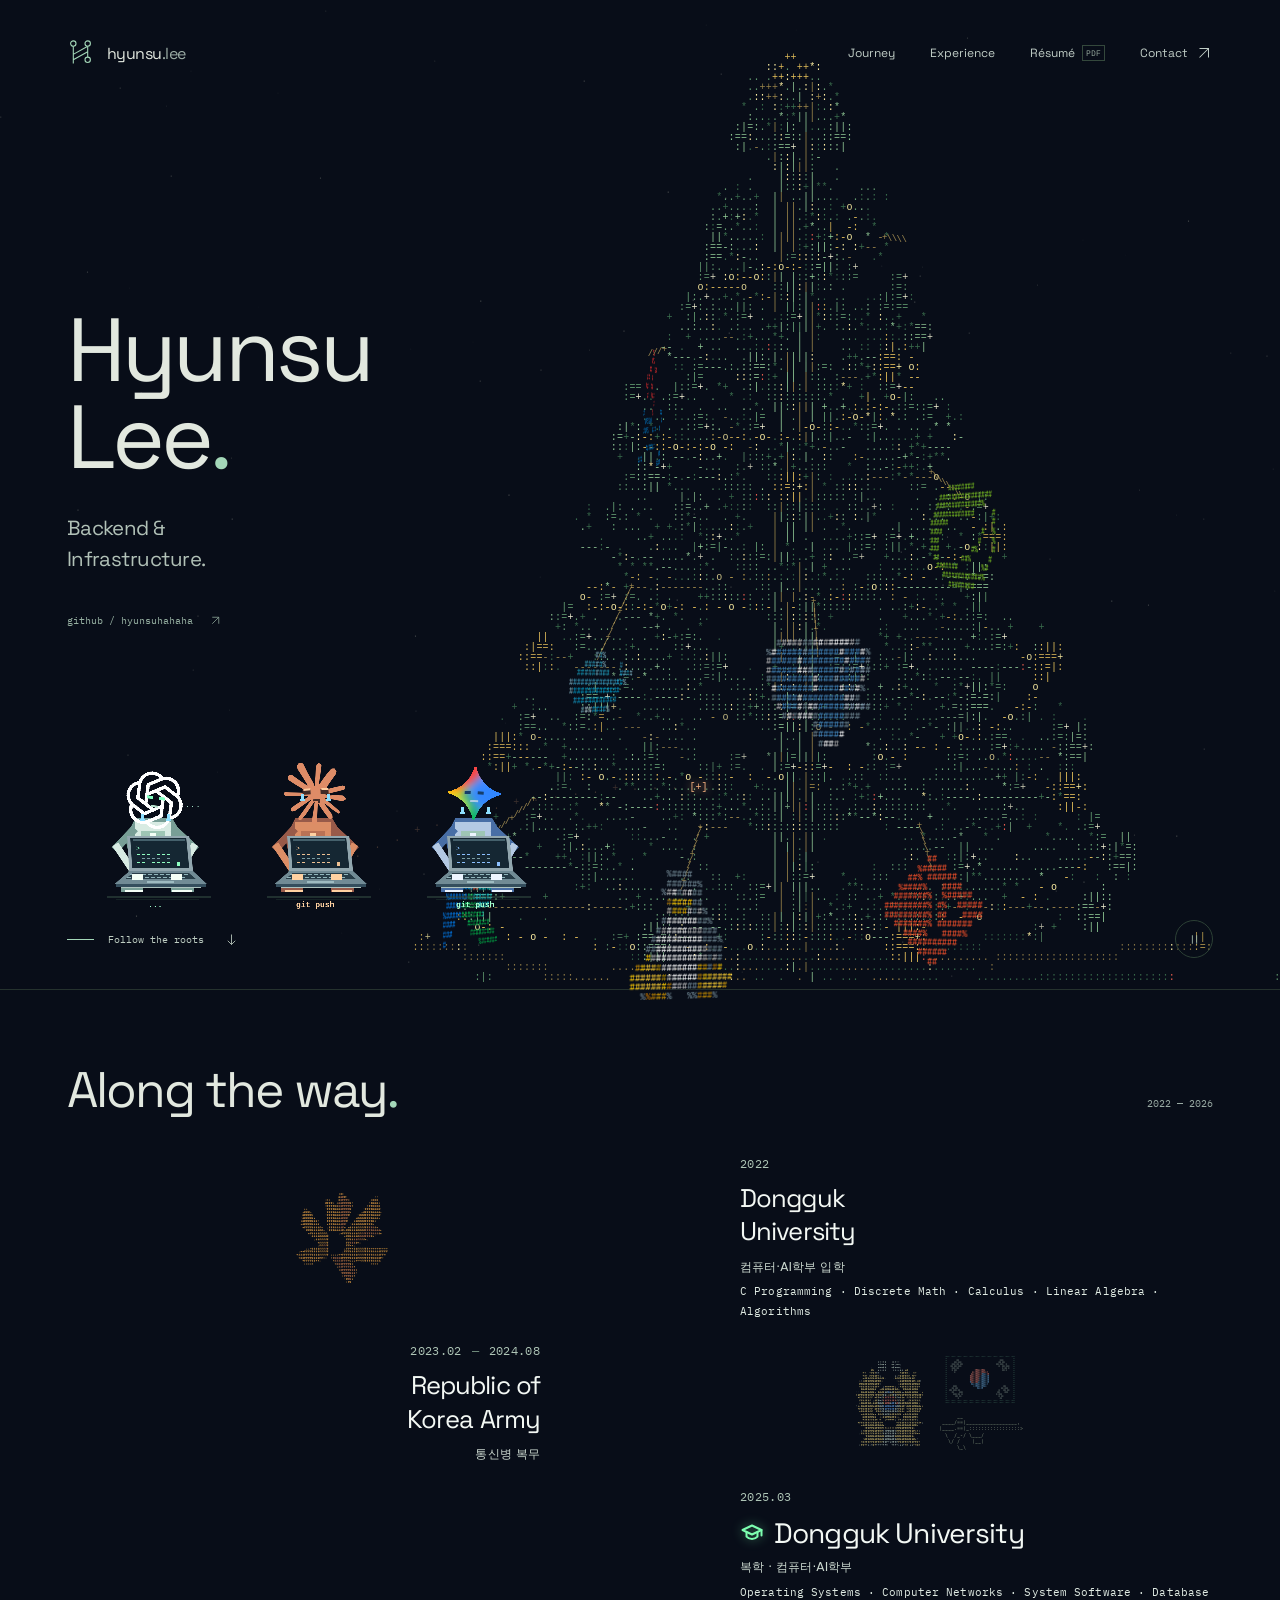
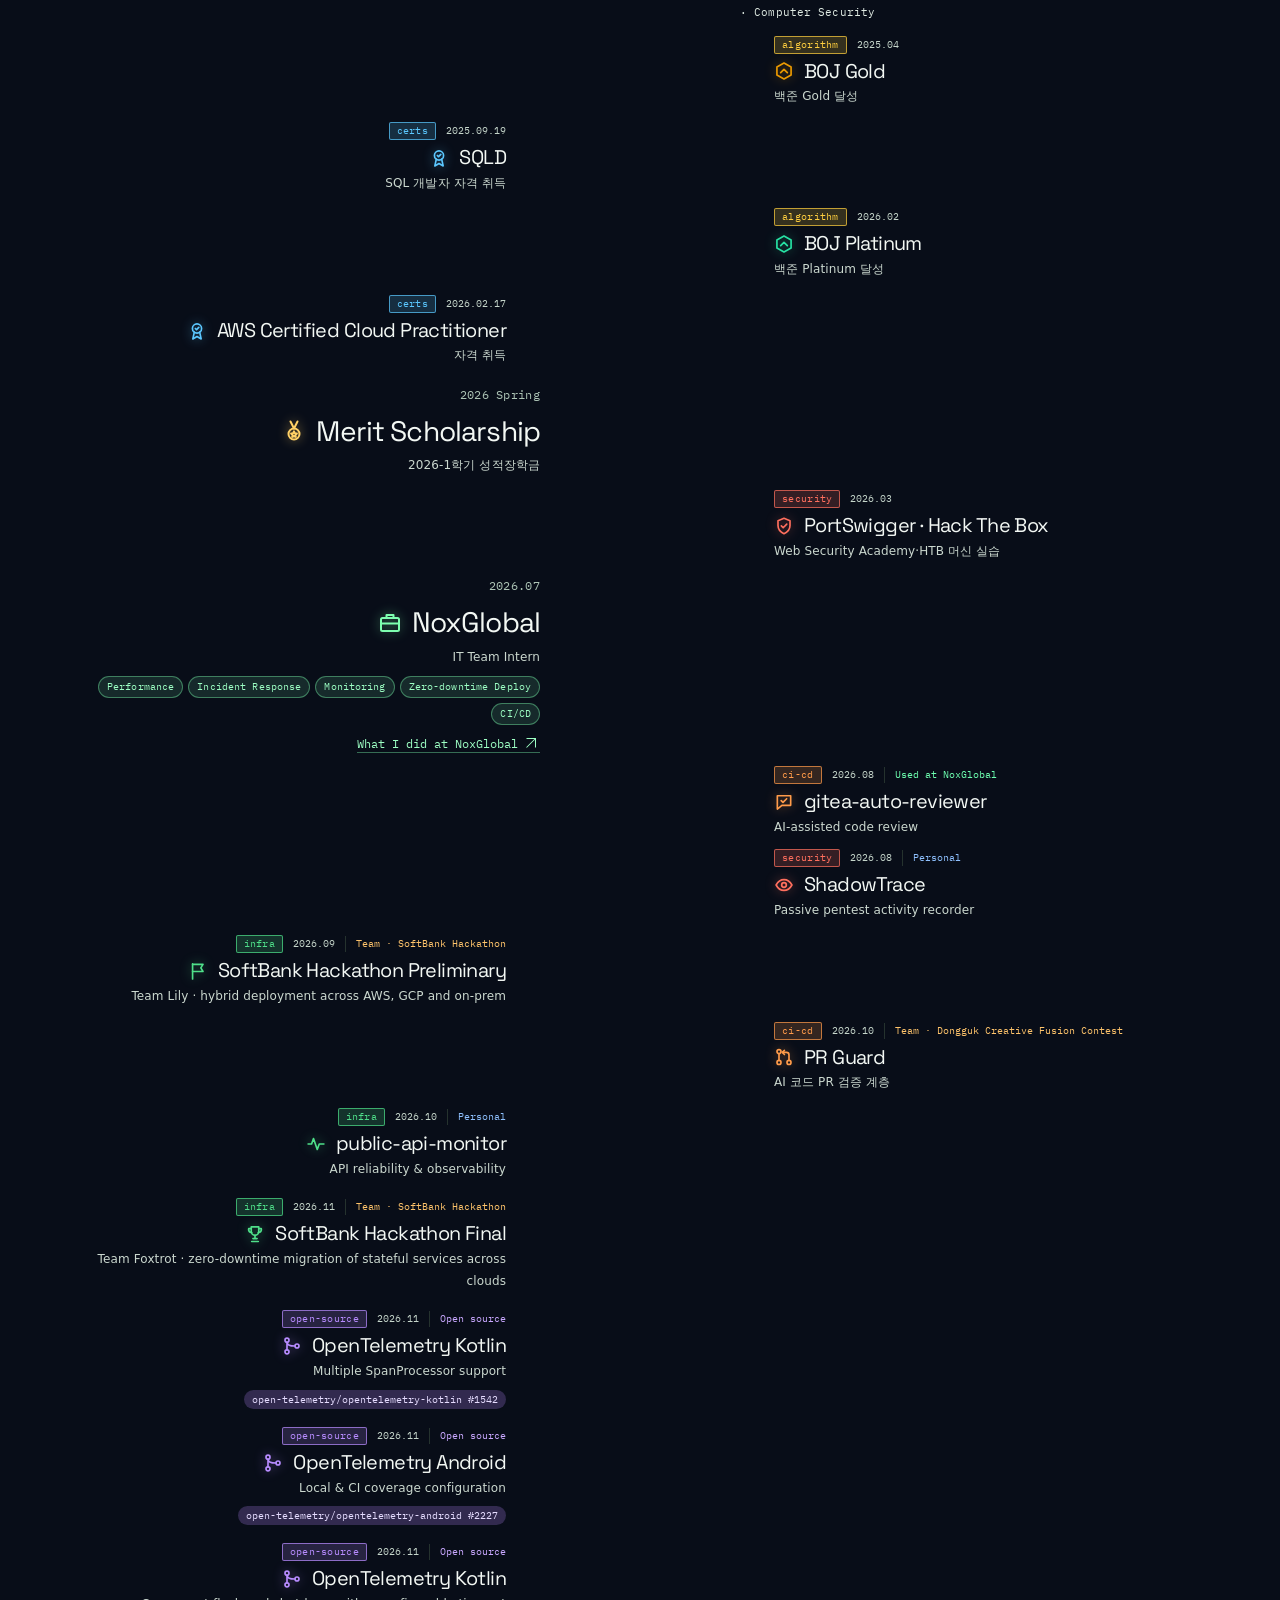
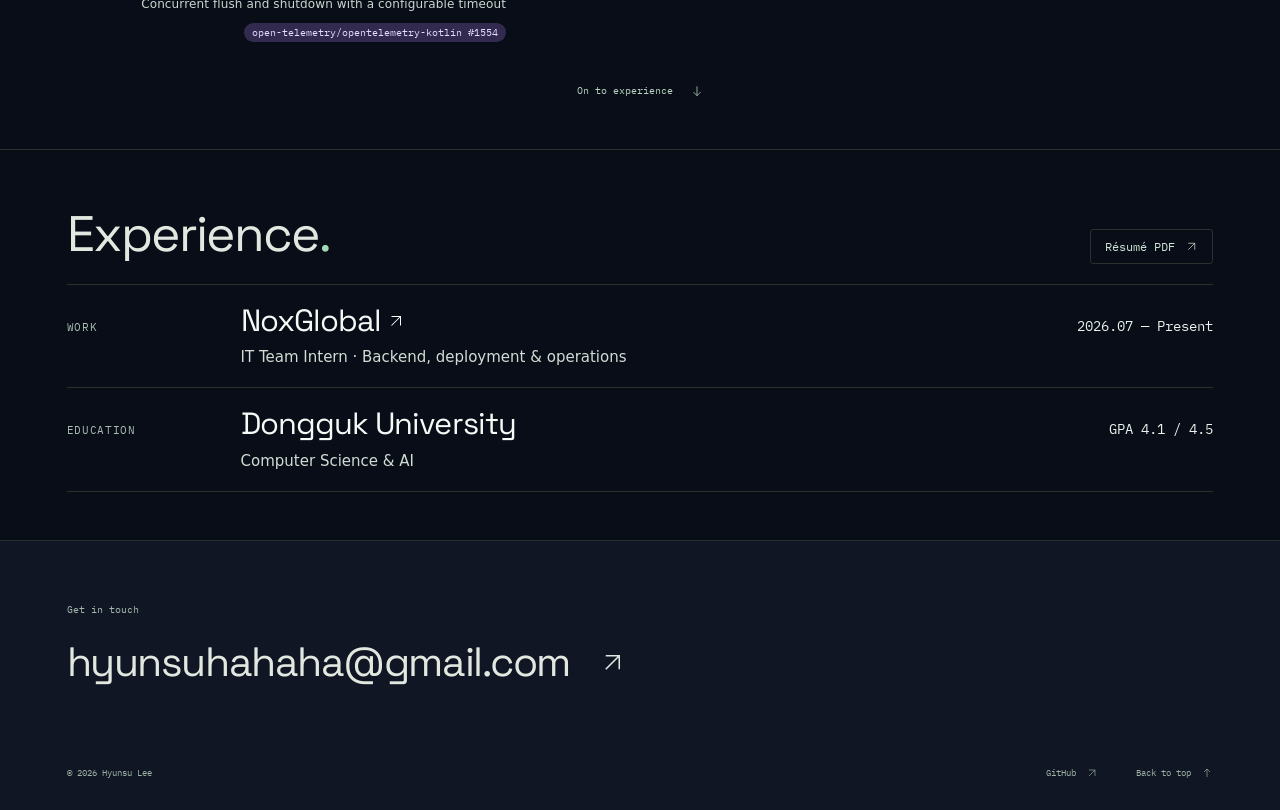
==== commit ec3782d0: "feat: NoxGlobal 상세 페이지 추가 - work/noxglobal/ 상세 페이지 추가: 성능, 장애 분석, 모니터링, 무중단 배포, CI/CD 등 성과 카드와 핵심 수치" ====
--- a/index.html
+++ b/index.html
@@ -92,7 +92,7 @@
       </div></li>
       <li data-side="left" class="milestone main-compact" data-tone="mint"><div class="milestone-copy">
         <time class="milestone-date" datetime="2026-07">2026.07</time>
-        <h3 class="latin-title node-title"><svg class="node-icon" viewBox="0 0 24 24" aria-hidden="true"><rect x="3" y="7" width="18" height="13" rx="1.5"/><path d="M8.5 7V4h7v3M3 12.5h18"/></svg><span>NoxGlobal</span></h3><p>IT Team Intern</p>
+        <h3 class="latin-title node-title"><svg class="node-icon" viewBox="0 0 24 24" aria-hidden="true"><rect x="3" y="7" width="18" height="13" rx="1.5"/><path d="M8.5 7V4h7v3M3 12.5h18"/></svg><a href="work/noxglobal/">NoxGlobal</a></h3><p>IT Team Intern</p><p class="work-chips"><span class="work-chip">Performance</span><span class="work-chip">Incident Response</span><span class="work-chip">Monitoring</span><span class="work-chip">Zero-downtime Deploy</span><span class="work-chip">CI/CD</span></p><a class="work-more" href="work/noxglobal/">What I did at NoxGlobal<svg class="arrow" viewBox="0 0 24 24" aria-hidden="true"><path d="M6 18 18 6M6 6h12v12"/></svg></a>
       </div></li>
       <li class="milestone branch-event" data-branch="ci-cd"><div class="milestone-copy">
         <div class="node-meta"><span class="branch-tag">ci-cd</span><time datetime="2026-08">2026.08</time><span class="context-tag" data-context="company">Used at NoxGlobal</span></div>
@@ -136,7 +136,7 @@
   <section class="work section" id="work" aria-labelledby="work-title">
     <div class="section-heading"><h2 id="work-title">Experience<span class="punctuation">.</span></h2><a class="resume-link" href="assets/Hyunsu-Lee-Resume.pdf" target="_blank" rel="noopener">Résumé PDF<svg class="arrow" viewBox="0 0 24 24" aria-hidden="true"><path d="M6 18 18 6M6 6h12v12"/></svg></a></div>
     <dl class="bio">
-      <div class="bio-row"><dt>Work</dt><dd><h3>NoxGlobal</h3><p>IT Team Intern · Backend, deployment &amp; operations</p></dd><dd class="bio-meta">2026.07 — Present</dd></div>
+      <div class="bio-row"><dt>Work</dt><dd><h3><a href="work/noxglobal/">NoxGlobal<svg class="arrow" viewBox="0 0 24 24" aria-hidden="true"><path d="M6 18 18 6M6 6h12v12"/></svg></a></h3><p>IT Team Intern · Backend, deployment &amp; operations</p></dd><dd class="bio-meta">2026.07 — Present</dd></div>
       <div class="bio-row"><dt>Education</dt><dd><h3>Dongguk University</h3><p>Computer Science &amp; AI</p></dd><dd class="bio-meta">GPA 4.1 / 4.5</dd></div>
     </dl>
   </section>
--- a/style.css
+++ b/style.css
@@ -232,3 +232,12 @@
 .context-tag[data-context="company"]{color:#6dffb0}
 .context-tag[data-context="oss"]{color:#c9a8ff}
 .bio h3{color:#f5faf6}.bio p{color:#d0ddd4}.bio dt{color:#a9bdb0}.bio-meta{color:#e8f3ec}
+/* NoxGlobal node links to its detail page. */
+.milestone p.work-chips{display:flex;flex-wrap:wrap;gap:5px;margin-top:8px}
+.milestone[data-side="left"] p.work-chips{justify-content:flex-end}
+.work-chip{padding:2px 8px;border-radius:999px;background:#7dffb01f;border:1px solid #7dffb066;color:#9dffc4;font:600 10px/1.6 Plex,monospace}
+.work-more{display:inline-flex;align-items:center;gap:4px;margin-top:9px;font:12px Plex,monospace;color:#9dffc4;border-bottom:1px solid #7dffb066}
+.work-more:hover{color:#f3f8f4}
+.node-title a:hover{color:#9dffc4}
+.bio h3 a{display:inline-flex;align-items:center;gap:6px}.bio h3 a:hover{color:#9dffc4}
+@media(max-width:700px){.milestone[data-side="left"] p.work-chips{justify-content:flex-start}}
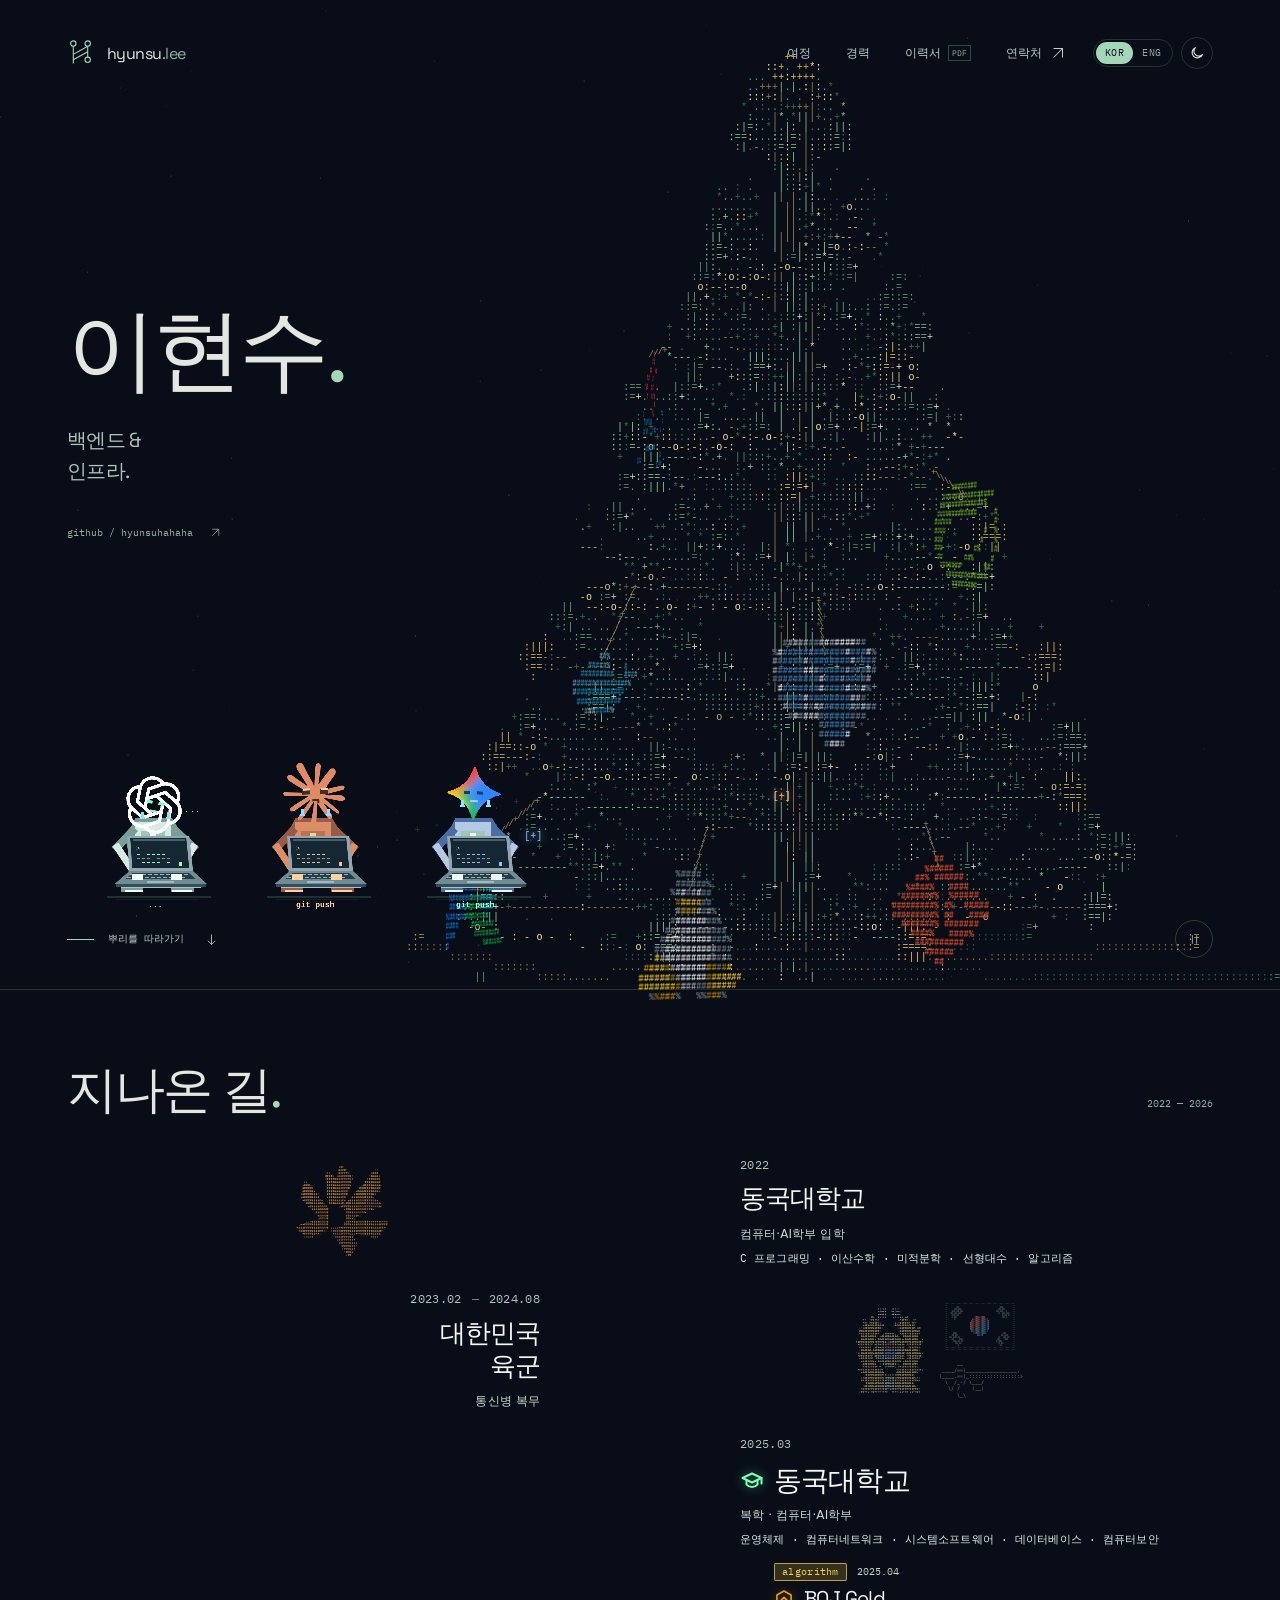
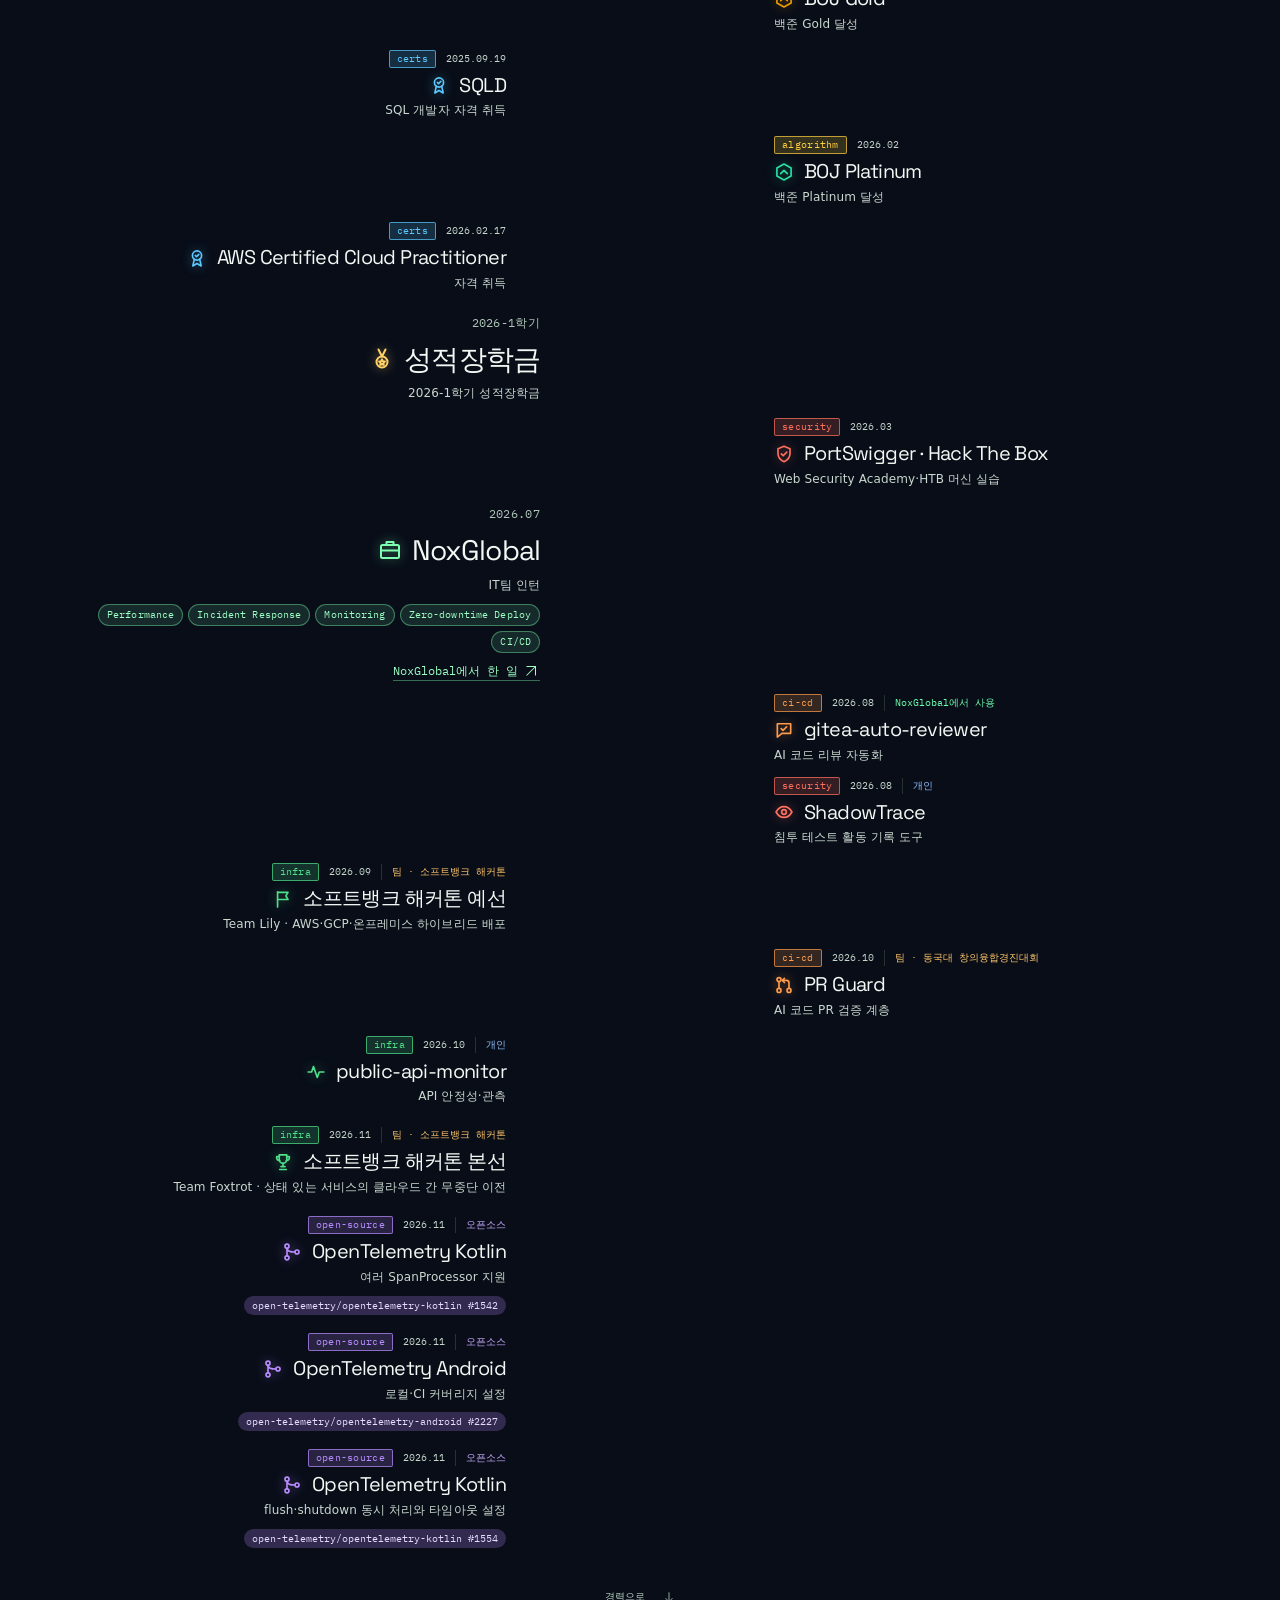
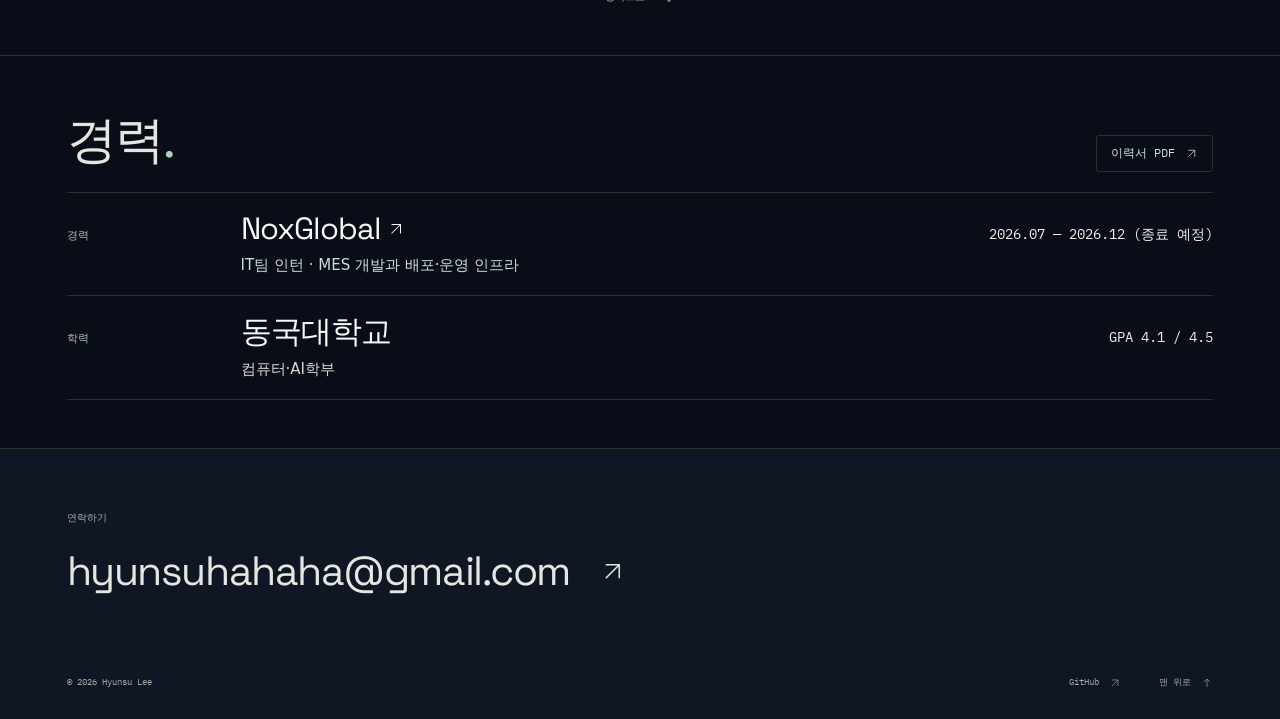
==== commit ec2d48ec: "feat: 한/영 전환·다크모드와 NoxGlobal 아키텍처 다이어그램 추가 - 메인·상세 페이지 상단에 KOR/ENG 전환과 다크모드 토글 추가, 선택값 유지 - 메인 페이지 전" ====
--- a/index.html
+++ b/index.html
@@ -8,25 +8,27 @@
 <title>Hyunsu Lee — Backend & Infrastructure</title>
 <link rel="icon" type="image/svg+xml" href="assets/favicon.svg">
 <link rel="preload" href="assets/SpaceGrotesk.ttf" as="font" type="font/ttf" crossorigin>
+<script>(()=>{let l,t;try{l=localStorage.getItem("lang");t=localStorage.getItem("theme")}catch(e){}const d=document.documentElement;d.lang=l==="en"?"en":"ko";d.dataset.theme=t==="light"?"light":"dark"})()</script>
 <link rel="stylesheet" href="style.css">
+<script src="prefs.js" defer></script>
 <script src="tree.js" defer></script>
 <script src="companions.js" defer></script>
 <script src="timeline.js" defer></script>
 <script src="emblems.js" defer></script>
 </head>
 <body>
-<a class="skip" href="#journey">타임라인으로 바로 이동</a>
+<a class="skip" href="#journey"><span class="t" lang="en">Skip to timeline</span><span class="t" lang="ko">타임라인으로 바로 이동</span></a>
 <header class="header">
   <a class="identity" href="#top" aria-label="이현수, 처음으로"><svg viewBox="0 0 30 32" aria-hidden="true"><path d="M7 27V6m0 11 16-9M7 23l16-9M23 3v17"/><circle cx="7" cy="5" r="3"/><circle cx="23" cy="5" r="3"/><circle cx="23" cy="23" r="3"/></svg><span>hyunsu<span class="muted">.lee</span></span></a>
-  <nav aria-label="주 메뉴"><a href="#journey">Journey</a><a href="#work">Experience</a><a href="assets/Hyunsu-Lee-Resume.pdf" target="_blank" rel="noopener">Résumé <span class="filetype">PDF</span></a><a href="mailto:hyunsuhahaha@gmail.com">Contact <svg class="arrow" viewBox="0 0 24 24" aria-hidden="true"><path d="M6 18 18 6M6 6h12v12"/></svg></a></nav>
+  <nav aria-label="주 메뉴"><a href="#journey"><span class="t" lang="en">Journey</span><span class="t" lang="ko">여정</span></a><a href="#work"><span class="t" lang="en">Experience</span><span class="t" lang="ko">경력</span></a><a href="assets/Hyunsu-Lee-Resume.pdf" target="_blank" rel="noopener"><span class="t" lang="en">Résumé</span><span class="t" lang="ko">이력서</span> <span class="filetype">PDF</span></a><a href="mailto:hyunsuhahaha@gmail.com"><span class="t" lang="en">Contact</span><span class="t" lang="ko">연락처</span> <svg class="arrow" viewBox="0 0 24 24" aria-hidden="true"><path d="M6 18 18 6M6 6h12v12"/></svg></a></nav><div class="prefs" role="group" aria-label="Display settings"><div class="lang-switch" role="group" aria-label="Language"><button type="button" data-set-lang="ko">KOR</button><button type="button" data-set-lang="en">ENG</button></div><button type="button" class="theme-switch" data-toggle-theme aria-label="Toggle dark mode"><svg class="icon-moon" viewBox="0 0 24 24" aria-hidden="true"><path d="M20 14.5A8 8 0 1 1 9.5 4a6.5 6.5 0 0 0 10.5 10.5z"/></svg><svg class="icon-sun" viewBox="0 0 24 24" aria-hidden="true"><circle cx="12" cy="12" r="4"/><path d="M12 2v2.5M12 19.5V22M2 12h2.5M19.5 12H22M4.9 4.9l1.8 1.8M17.3 17.3l1.8 1.8M4.9 19.1l1.8-1.8M17.3 6.7l1.8-1.8"/></svg></button></div>
 </header>
 <main>
   <section class="hero" id="top" aria-labelledby="name">
     <canvas id="scene" role="img" aria-label="서버 노드와 회로 같은 가지와 주요 기술 스택 17개의 ASCII 열매로 이루어진 천천히 회전하는 ASCII 트리"></canvas>
     <nav id="tech-fruits" aria-label="기술 스택 열매"></nav>
     <div class="intro">
-      <h1 id="name">Hyunsu<br>Lee<span class="name-dot">.</span></h1>
-      <p class="role">Backend &amp;<br>Infrastructure.</p>
+      <h1 id="name"><span class="t" lang="en">Hyunsu<br>Lee</span><span class="t" lang="ko">이현수</span><span class="name-dot">.</span></h1>
+      <p class="role"><span class="t" lang="en">Backend &amp;<br>Infrastructure.</span><span class="t" lang="ko">백엔드 &amp;<br>인프라.</span></p>
       <a class="profile" href="https://github.com/hyunsuhahaha" target="_blank" rel="noopener noreferrer">github / hyunsuhahaha <svg class="arrow" viewBox="0 0 24 24" aria-hidden="true"><path d="M6 18 18 6M6 6h12v12"/></svg></a>
     </div>
     <div class="tree-companions" aria-label="노트북으로 일하는 AI 친구들">
@@ -43,15 +45,15 @@
         <figcaption class="robot-name" aria-hidden="true">Gemini</figcaption>
       </figure>
     </div>
-    <div class="hero-bottom"><a class="explore" href="#journey"><span class="small-line"></span>Follow the roots<svg class="arrow" viewBox="0 0 24 24" aria-hidden="true"><path d="M12 4v16m-6-6 6 6 6-6"/></svg></a><button id="motion" class="motion" type="button" aria-label="트리 애니메이션 일시정지" aria-pressed="false"><svg viewBox="0 0 24 24" aria-hidden="true"><path d="M9 6v12M15 6v12"/></svg></button></div>
+    <div class="hero-bottom"><a class="explore" href="#journey"><span class="small-line"></span><span class="t" lang="en">Follow the roots</span><span class="t" lang="ko">뿌리를 따라가기</span><svg class="arrow" viewBox="0 0 24 24" aria-hidden="true"><path d="M12 4v16m-6-6 6 6 6-6"/></svg></a><button id="motion" class="motion" type="button" aria-label="트리 애니메이션 일시정지" aria-pressed="false"><svg viewBox="0 0 24 24" aria-hidden="true"><path d="M9 6v12M15 6v12"/></svg></button></div>
   </section>
   <section class="journey section" id="journey" aria-labelledby="journey-title">
     <canvas id="timeline-art" aria-hidden="true"></canvas>
-    <div class="section-heading journey-heading"><h2 id="journey-title">Along the way<span class="punctuation">.</span></h2><span class="section-note">2022 — 2026</span></div>
+    <div class="section-heading journey-heading"><h2 id="journey-title"><span class="t" lang="en">Along the way</span><span class="t" lang="ko">지나온 길</span><span class="punctuation">.</span></h2><span class="section-note">2022 — 2026</span></div>
     <ol class="timeline-list">
       <li data-side="right" class="milestone with-emblem" data-tone="mint"><div class="milestone-art"><canvas class="ascii-emblem school-emblem" data-emblem="dongguk" width="240" height="240" aria-hidden="true"></canvas></div><div class="milestone-copy">
         <time class="milestone-date" datetime="2022">2022</time>
-        <h3 class="latin-title">Dongguk<br>University</h3><p>컴퓨터·AI학부 입학</p><p class="coursework">C Programming · Discrete Math · Calculus · Linear Algebra · Algorithms</p>
+        <h3 class="latin-title"><span class="t" lang="en">Dongguk<br>University</span><span class="t" lang="ko">동국대학교</span></h3><p><span class="t" lang="en">Enrolled · Computer Science &amp; AI</span><span class="t" lang="ko">컴퓨터·AI학부 입학</span></p><p class="coursework"><span class="t" lang="en">C Programming · Discrete Math · Calculus · Linear Algebra · Algorithms</span><span class="t" lang="ko">C 프로그래밍 · 이산수학 · 미적분학 · 선형대수 · 알고리즘</span></p>
       </div></li>
       <li data-side="left" class="milestone with-emblem army-milestone" data-tone="blue"><div class="milestone-art army-art"><canvas class="ascii-emblem army-emblem" data-emblem="roka" width="192" height="240" aria-hidden="true"></canvas><div class="field-marks"><canvas class="ascii-emblem flag-emblem" data-emblem="flag" width="180" height="120" aria-hidden="true"></canvas><pre class="ascii-rifle" aria-hidden="true">       __
   ____/==|_________________,
@@ -60,90 +62,90 @@
     \/ /    |__|
        \_\</pre></div></div><div class="milestone-copy">
         <div class="milestone-date"><time datetime="2023-02">2023.02</time><span class="date-dash">—</span><time datetime="2024-08">2024.08</time></div>
-        <h3 class="latin-title">Republic of<br>Korea Army</h3><p>통신병 복무</p>
+        <h3 class="latin-title"><span class="t" lang="en">Republic of<br>Korea Army</span><span class="t" lang="ko">대한민국<br>육군</span></h3><p><span class="t" lang="en">Signal corps soldier</span><span class="t" lang="ko">통신병 복무</span></p>
       </div></li>
       <li data-side="right" class="milestone main-compact" data-tone="mint"><div class="milestone-copy">
         <time class="milestone-date" datetime="2025-03">2025.03</time>
-        <h3 class="latin-title node-title"><svg class="node-icon" viewBox="0 0 24 24" aria-hidden="true"><path d="M2.5 9 12 4.5 21.5 9 12 13.5z"/><path d="M6.5 11v4.6c1.4 1.5 3.3 2.4 5.5 2.4s4.1-.9 5.5-2.4V11M21.5 9v5.5"/></svg><span>Dongguk University</span></h3><p>복학 · 컴퓨터·AI학부</p><p class="coursework">Operating Systems · Computer Networks · System Software · Database · Computer Security</p>
+        <h3 class="latin-title node-title"><svg class="node-icon" viewBox="0 0 24 24" aria-hidden="true"><path d="M2.5 9 12 4.5 21.5 9 12 13.5z"/><path d="M6.5 11v4.6c1.4 1.5 3.3 2.4 5.5 2.4s4.1-.9 5.5-2.4V11M21.5 9v5.5"/></svg><span><span class="t" lang="en">Dongguk University</span><span class="t" lang="ko">동국대학교</span></span></h3><p><span class="t" lang="en">Returned · Computer Science &amp; AI</span><span class="t" lang="ko">복학 · 컴퓨터·AI학부</span></p><p class="coursework"><span class="t" lang="en">Operating Systems · Computer Networks · System Software · Database · Computer Security</span><span class="t" lang="ko">운영체제 · 컴퓨터네트워크 · 시스템소프트웨어 · 데이터베이스 · 컴퓨터보안</span></p>
       </div></li>
       <li class="milestone branch-event" data-branch="algorithm"><div class="milestone-copy">
         <div class="node-meta"><span class="branch-tag">algorithm</span><time datetime="2025-04">2025.04</time></div>
-        <h3 class="node-title"><svg class="node-icon" viewBox="0 0 24 24" aria-hidden="true" style="--icon:#ec9a00"><path d="M12 2.5 20.5 7.3v9.4L12 21.5l-8.5-4.8V7.3z"/><path d="m8 14 4-4 4 4"/></svg><span>BOJ Gold</span></h3><p>백준 Gold 달성</p>
+        <h3 class="node-title"><svg class="node-icon" viewBox="0 0 24 24" aria-hidden="true" style="--icon:#ec9a00"><path d="M12 2.5 20.5 7.3v9.4L12 21.5l-8.5-4.8V7.3z"/><path d="m8 14 4-4 4 4"/></svg><span>BOJ Gold</span></h3><p><span class="t" lang="en">Reached Gold on Baekjoon</span><span class="t" lang="ko">백준 Gold 달성</span></p>
       </div></li>
       <li class="milestone branch-event" data-branch="certs"><div class="milestone-copy">
         <div class="node-meta"><span class="branch-tag">certs</span><time datetime="2025-09-19">2025.09.19</time></div>
-        <h3 class="node-title"><svg class="node-icon" viewBox="0 0 24 24" aria-hidden="true"><circle cx="12" cy="9" r="5.5"/><path d="m8.8 13.4-1.8 8.1 5-2.8 5 2.8-1.8-8.1"/><path d="m10 9 1.4 1.4L14.2 7.6"/></svg><span>SQLD</span></h3><p>SQL 개발자 자격 취득</p>
+        <h3 class="node-title"><svg class="node-icon" viewBox="0 0 24 24" aria-hidden="true"><circle cx="12" cy="9" r="5.5"/><path d="m8.8 13.4-1.8 8.1 5-2.8 5 2.8-1.8-8.1"/><path d="m10 9 1.4 1.4L14.2 7.6"/></svg><span>SQLD</span></h3><p><span class="t" lang="en">SQL Developer certification</span><span class="t" lang="ko">SQL 개발자 자격 취득</span></p>
       </div></li>
       <li class="milestone branch-event" data-branch="algorithm"><div class="milestone-copy">
         <div class="node-meta"><span class="branch-tag">algorithm</span><time datetime="2026-02">2026.02</time></div>
-        <h3 class="node-title"><svg class="node-icon" viewBox="0 0 24 24" aria-hidden="true" style="--icon:#27e2a4"><path d="M12 2.5 20.5 7.3v9.4L12 21.5l-8.5-4.8V7.3z"/><path d="m8 14 4-4 4 4"/></svg><span>BOJ Platinum</span></h3><p>백준 Platinum 달성</p>
+        <h3 class="node-title"><svg class="node-icon" viewBox="0 0 24 24" aria-hidden="true" style="--icon:#27e2a4"><path d="M12 2.5 20.5 7.3v9.4L12 21.5l-8.5-4.8V7.3z"/><path d="m8 14 4-4 4 4"/></svg><span>BOJ Platinum</span></h3><p><span class="t" lang="en">Reached Platinum on Baekjoon</span><span class="t" lang="ko">백준 Platinum 달성</span></p>
       </div></li>
       <li class="milestone branch-event" data-branch="certs"><div class="milestone-copy">
         <div class="node-meta"><span class="branch-tag">certs</span><time datetime="2026-02-17">2026.02.17</time></div>
-        <h3 class="node-title"><svg class="node-icon" viewBox="0 0 24 24" aria-hidden="true"><circle cx="12" cy="9" r="5.5"/><path d="m8.8 13.4-1.8 8.1 5-2.8 5 2.8-1.8-8.1"/><path d="m10 9 1.4 1.4L14.2 7.6"/></svg><span>AWS Certified Cloud Practitioner</span></h3><p>자격 취득</p>
+        <h3 class="node-title"><svg class="node-icon" viewBox="0 0 24 24" aria-hidden="true"><circle cx="12" cy="9" r="5.5"/><path d="m8.8 13.4-1.8 8.1 5-2.8 5 2.8-1.8-8.1"/><path d="m10 9 1.4 1.4L14.2 7.6"/></svg><span>AWS Certified Cloud Practitioner</span></h3><p><span class="t" lang="en">Certified</span><span class="t" lang="ko">자격 취득</span></p>
       </div></li>
       <li data-side="left" class="milestone main-compact" data-tone="gold"><div class="milestone-copy">
-        <time class="milestone-date" datetime="2026-03">2026 Spring</time>
-        <h3 class="latin-title node-title"><svg class="node-icon" viewBox="0 0 24 24" aria-hidden="true"><circle cx="12" cy="15" r="5.5"/><path d="m8.5 2.5 3.5 7 3.5-7"/><path d="m12 12.4.9 1.8 2 .3-1.5 1.4.4 2-1.8-1-1.8 1 .4-2-1.5-1.4 2-.3z"/></svg><span>Merit Scholarship</span></h3><p>2026-1학기 성적장학금</p>
+        <time class="milestone-date" datetime="2026-03"><span class="t" lang="en">2026 Spring</span><span class="t" lang="ko">2026-1학기</span></time>
+        <h3 class="latin-title node-title"><svg class="node-icon" viewBox="0 0 24 24" aria-hidden="true"><circle cx="12" cy="15" r="5.5"/><path d="m8.5 2.5 3.5 7 3.5-7"/><path d="m12 12.4.9 1.8 2 .3-1.5 1.4.4 2-1.8-1-1.8 1 .4-2-1.5-1.4 2-.3z"/></svg><span><span class="t" lang="en">Merit Scholarship</span><span class="t" lang="ko">성적장학금</span></span></h3><p><span class="t" lang="en">Spring semester 2026</span><span class="t" lang="ko">2026-1학기 성적장학금</span></p>
       </div></li>
       <li class="milestone branch-event" data-branch="security"><div class="milestone-copy">
         <div class="node-meta"><span class="branch-tag">security</span><time datetime="2026-03">2026.03</time></div>
-        <h3 class="node-title"><svg class="node-icon" viewBox="0 0 24 24" aria-hidden="true"><path d="M12 2.8 4.8 5.6v5.9c0 4.6 3 7.9 7.2 9.7 4.2-1.8 7.2-5.1 7.2-9.7V5.6z"/><path d="m8.8 11.9 2.2 2.2 4.3-4.3"/></svg><span>PortSwigger · Hack The Box</span></h3><p>Web Security Academy·HTB 머신 실습</p>
+        <h3 class="node-title"><svg class="node-icon" viewBox="0 0 24 24" aria-hidden="true"><path d="M12 2.8 4.8 5.6v5.9c0 4.6 3 7.9 7.2 9.7 4.2-1.8 7.2-5.1 7.2-9.7V5.6z"/><path d="m8.8 11.9 2.2 2.2 4.3-4.3"/></svg><span>PortSwigger · Hack The Box</span></h3><p><span class="t" lang="en">Web Security Academy and HTB machine practice</span><span class="t" lang="ko">Web Security Academy·HTB 머신 실습</span></p>
       </div></li>
       <li data-side="left" class="milestone main-compact" data-tone="mint"><div class="milestone-copy">
         <time class="milestone-date" datetime="2026-07">2026.07</time>
-        <h3 class="latin-title node-title"><svg class="node-icon" viewBox="0 0 24 24" aria-hidden="true"><rect x="3" y="7" width="18" height="13" rx="1.5"/><path d="M8.5 7V4h7v3M3 12.5h18"/></svg><a href="work/noxglobal/">NoxGlobal</a></h3><p>IT Team Intern</p><p class="work-chips"><span class="work-chip">Performance</span><span class="work-chip">Incident Response</span><span class="work-chip">Monitoring</span><span class="work-chip">Zero-downtime Deploy</span><span class="work-chip">CI/CD</span></p><a class="work-more" href="work/noxglobal/">What I did at NoxGlobal<svg class="arrow" viewBox="0 0 24 24" aria-hidden="true"><path d="M6 18 18 6M6 6h12v12"/></svg></a>
+        <h3 class="latin-title node-title"><svg class="node-icon" viewBox="0 0 24 24" aria-hidden="true"><rect x="3" y="7" width="18" height="13" rx="1.5"/><path d="M8.5 7V4h7v3M3 12.5h18"/></svg><a href="work/noxglobal/">NoxGlobal</a></h3><p><span class="t" lang="en">IT Team Intern</span><span class="t" lang="ko">IT팀 인턴</span></p><p class="work-chips"><span class="work-chip">Performance</span><span class="work-chip">Incident Response</span><span class="work-chip">Monitoring</span><span class="work-chip">Zero-downtime Deploy</span><span class="work-chip">CI/CD</span></p><a class="work-more" href="work/noxglobal/"><span class="t" lang="en">What I did at NoxGlobal</span><span class="t" lang="ko">NoxGlobal에서 한 일</span><svg class="arrow" viewBox="0 0 24 24" aria-hidden="true"><path d="M6 18 18 6M6 6h12v12"/></svg></a>
       </div></li>
       <li class="milestone branch-event" data-branch="ci-cd"><div class="milestone-copy">
-        <div class="node-meta"><span class="branch-tag">ci-cd</span><time datetime="2026-08">2026.08</time><span class="context-tag" data-context="company">Used at NoxGlobal</span></div>
-        <h3 class="node-title"><svg class="node-icon" viewBox="0 0 24 24" aria-hidden="true"><path d="M4 4.5h16v11.5H9.5L4 20.5z"/><path d="m8.6 10.3 2.2 2.2 4.4-4.4"/></svg><a href="https://github.com/hyunsuhahaha/gitea-auto-reviewer" target="_blank" rel="noopener noreferrer">gitea-auto-reviewer</a></h3><p>AI-assisted code review</p>
+        <div class="node-meta"><span class="branch-tag">ci-cd</span><time datetime="2026-08">2026.08</time><span class="context-tag" data-context="company"><span class="t" lang="en">Used at NoxGlobal</span><span class="t" lang="ko">NoxGlobal에서 사용</span></span></div>
+        <h3 class="node-title"><svg class="node-icon" viewBox="0 0 24 24" aria-hidden="true"><path d="M4 4.5h16v11.5H9.5L4 20.5z"/><path d="m8.6 10.3 2.2 2.2 4.4-4.4"/></svg><a href="https://github.com/hyunsuhahaha/gitea-auto-reviewer" target="_blank" rel="noopener noreferrer">gitea-auto-reviewer</a></h3><p><span class="t" lang="en">AI-assisted code review</span><span class="t" lang="ko">AI 코드 리뷰 자동화</span></p>
       </div></li>
       <li class="milestone branch-event" data-branch="security"><div class="milestone-copy">
-        <div class="node-meta"><span class="branch-tag">security</span><time datetime="2026-08">2026.08</time><span class="context-tag" data-context="personal">Personal</span></div>
-        <h3 class="node-title"><svg class="node-icon" viewBox="0 0 24 24" aria-hidden="true"><path d="M2.5 12S6 5.5 12 5.5 21.5 12 21.5 12 18 18.5 12 18.5 2.5 12 2.5 12z"/><circle cx="12" cy="12" r="2.8"/></svg><a href="https://github.com/hyunsuhahaha/ShadowTrace" target="_blank" rel="noopener noreferrer">ShadowTrace</a></h3><p>Passive pentest activity recorder</p>
+        <div class="node-meta"><span class="branch-tag">security</span><time datetime="2026-08">2026.08</time><span class="context-tag" data-context="personal"><span class="t" lang="en">Personal</span><span class="t" lang="ko">개인</span></span></div>
+        <h3 class="node-title"><svg class="node-icon" viewBox="0 0 24 24" aria-hidden="true"><path d="M2.5 12S6 5.5 12 5.5 21.5 12 21.5 12 18 18.5 12 18.5 2.5 12 2.5 12z"/><circle cx="12" cy="12" r="2.8"/></svg><a href="https://github.com/hyunsuhahaha/ShadowTrace" target="_blank" rel="noopener noreferrer">ShadowTrace</a></h3><p><span class="t" lang="en">Passive pentest activity recorder</span><span class="t" lang="ko">침투 테스트 활동 기록 도구</span></p>
       </div></li>
       <li class="milestone branch-event" data-branch="infra"><div class="milestone-copy">
-        <div class="node-meta"><span class="branch-tag">infra</span><time datetime="2026-09">2026.09</time><span class="context-tag" data-context="team">Team · SoftBank Hackathon</span></div>
-        <h3 class="node-title"><svg class="node-icon" viewBox="0 0 24 24" aria-hidden="true"><path d="M5.5 21.5v-18"/><path d="M5.5 4h12.5l-2.6 4.3 2.6 4.3H5.5"/></svg><a href="https://github.com/SoftBank-team-lily" target="_blank" rel="noopener noreferrer">SoftBank Hackathon Preliminary</a></h3><p>Team Lily · hybrid deployment across AWS, GCP and on-prem</p>
+        <div class="node-meta"><span class="branch-tag">infra</span><time datetime="2026-09">2026.09</time><span class="context-tag" data-context="team"><span class="t" lang="en">Team · SoftBank Hackathon</span><span class="t" lang="ko">팀 · 소프트뱅크 해커톤</span></span></div>
+        <h3 class="node-title"><svg class="node-icon" viewBox="0 0 24 24" aria-hidden="true"><path d="M5.5 21.5v-18"/><path d="M5.5 4h12.5l-2.6 4.3 2.6 4.3H5.5"/></svg><a href="https://github.com/SoftBank-team-lily" target="_blank" rel="noopener noreferrer"><span class="t" lang="en">SoftBank Hackathon Preliminary</span><span class="t" lang="ko">소프트뱅크 해커톤 예선</span></a></h3><p><span class="t" lang="en">Team Lily · hybrid deployment across AWS, GCP and on-prem</span><span class="t" lang="ko">Team Lily · AWS·GCP·온프레미스 하이브리드 배포</span></p>
       </div></li>
       <li class="milestone branch-event" data-branch="ci-cd"><div class="milestone-copy">
-        <div class="node-meta"><span class="branch-tag">ci-cd</span><time datetime="2026-10">2026.10</time><span class="context-tag" data-context="team">Team · Dongguk Creative Fusion Contest</span></div>
-        <h3 class="node-title"><svg class="node-icon" viewBox="0 0 24 24" aria-hidden="true"><circle cx="6" cy="5.5" r="2.4"/><circle cx="6" cy="18.5" r="2.4"/><circle cx="18" cy="18.5" r="2.4"/><path d="M6 7.9v8.2M18 16.1V9.5a3 3 0 0 0-3-3h-4.5"/><path d="m12.5 4-2.5 2.5L12.5 9"/></svg><a href="https://github.com/dongguk-creative-fusion-2026" target="_blank" rel="noopener noreferrer">PR Guard</a></h3><p>AI 코드 PR 검증 계층</p>
+        <div class="node-meta"><span class="branch-tag">ci-cd</span><time datetime="2026-10">2026.10</time><span class="context-tag" data-context="team"><span class="t" lang="en">Team · Dongguk Creative Fusion Contest</span><span class="t" lang="ko">팀 · 동국대 창의융합경진대회</span></span></div>
+        <h3 class="node-title"><svg class="node-icon" viewBox="0 0 24 24" aria-hidden="true"><circle cx="6" cy="5.5" r="2.4"/><circle cx="6" cy="18.5" r="2.4"/><circle cx="18" cy="18.5" r="2.4"/><path d="M6 7.9v8.2M18 16.1V9.5a3 3 0 0 0-3-3h-4.5"/><path d="m12.5 4-2.5 2.5L12.5 9"/></svg><a href="https://github.com/dongguk-creative-fusion-2026" target="_blank" rel="noopener noreferrer">PR Guard</a></h3><p><span class="t" lang="en">PR verification layer for AI-written code</span><span class="t" lang="ko">AI 코드 PR 검증 계층</span></p>
       </div></li>
       <li class="milestone branch-event" data-branch="infra"><div class="milestone-copy">
-        <div class="node-meta"><span class="branch-tag">infra</span><time datetime="2026-10">2026.10</time><span class="context-tag" data-context="personal">Personal</span></div>
-        <h3 class="node-title"><svg class="node-icon" viewBox="0 0 24 24" aria-hidden="true"><path d="M2.5 12h4.2l2.3-6.5 4.5 13 2.4-6.5h5.6"/></svg><a href="https://github.com/hyunsuhahaha/public-api-monitor" target="_blank" rel="noopener noreferrer">public-api-monitor</a></h3><p>API reliability &amp; observability</p>
+        <div class="node-meta"><span class="branch-tag">infra</span><time datetime="2026-10">2026.10</time><span class="context-tag" data-context="personal"><span class="t" lang="en">Personal</span><span class="t" lang="ko">개인</span></span></div>
+        <h3 class="node-title"><svg class="node-icon" viewBox="0 0 24 24" aria-hidden="true"><path d="M2.5 12h4.2l2.3-6.5 4.5 13 2.4-6.5h5.6"/></svg><a href="https://github.com/hyunsuhahaha/public-api-monitor" target="_blank" rel="noopener noreferrer">public-api-monitor</a></h3><p><span class="t" lang="en">API reliability &amp; observability</span><span class="t" lang="ko">API 안정성·관측</span></p>
       </div></li>
       <li class="milestone branch-event" data-branch="infra"><div class="milestone-copy">
-        <div class="node-meta"><span class="branch-tag">infra</span><time datetime="2026-11">2026.11</time><span class="context-tag" data-context="team">Team · SoftBank Hackathon</span></div>
-        <h3 class="node-title"><svg class="node-icon" viewBox="0 0 24 24" aria-hidden="true"><path d="M7.5 3.5h9v5.5a4.5 4.5 0 0 1-9 0z"/><path d="M7.5 5.5h-3a3.5 3.5 0 0 0 3.6 4.7M16.5 5.5h3a3.5 3.5 0 0 1-3.6 4.7M12 13.5v4M8 21h8M9.5 17.5h5"/></svg><a href="https://github.com/SoftBank-2026-Hackathon-Foxtrot" target="_blank" rel="noopener noreferrer">SoftBank Hackathon Final</a></h3><p>Team Foxtrot · zero-downtime migration of stateful services across clouds</p>
+        <div class="node-meta"><span class="branch-tag">infra</span><time datetime="2026-11">2026.11</time><span class="context-tag" data-context="team"><span class="t" lang="en">Team · SoftBank Hackathon</span><span class="t" lang="ko">팀 · 소프트뱅크 해커톤</span></span></div>
+        <h3 class="node-title"><svg class="node-icon" viewBox="0 0 24 24" aria-hidden="true"><path d="M7.5 3.5h9v5.5a4.5 4.5 0 0 1-9 0z"/><path d="M7.5 5.5h-3a3.5 3.5 0 0 0 3.6 4.7M16.5 5.5h3a3.5 3.5 0 0 1-3.6 4.7M12 13.5v4M8 21h8M9.5 17.5h5"/></svg><a href="https://github.com/SoftBank-2026-Hackathon-Foxtrot" target="_blank" rel="noopener noreferrer"><span class="t" lang="en">SoftBank Hackathon Final</span><span class="t" lang="ko">소프트뱅크 해커톤 본선</span></a></h3><p><span class="t" lang="en">Team Foxtrot · zero-downtime migration of stateful services across clouds</span><span class="t" lang="ko">Team Foxtrot · 상태 있는 서비스의 클라우드 간 무중단 이전</span></p>
       </div></li>
       <li class="milestone branch-event" data-branch="open-source"><div class="milestone-copy">
-        <div class="node-meta"><span class="branch-tag">open-source</span><time datetime="2026-11">2026.11</time><span class="context-tag" data-context="oss">Open source</span></div>
-        <h3 class="node-title"><svg class="node-icon" viewBox="0 0 24 24" aria-hidden="true"><circle cx="6" cy="5" r="2.4"/><circle cx="6" cy="19" r="2.4"/><circle cx="18" cy="12" r="2.4"/><path d="M6 7.4v9.2M6 7.4c0 3.8 3.2 4.6 9.6 4.6"/></svg><a href="https://github.com/open-telemetry/opentelemetry-kotlin/pull/1542" target="_blank" rel="noopener noreferrer">OpenTelemetry Kotlin</a></h3><p>Multiple SpanProcessor support</p><span class="pr-chip">open-telemetry/opentelemetry-kotlin #1542</span>
+        <div class="node-meta"><span class="branch-tag">open-source</span><time datetime="2026-11">2026.11</time><span class="context-tag" data-context="oss"><span class="t" lang="en">Open source</span><span class="t" lang="ko">오픈소스</span></span></div>
+        <h3 class="node-title"><svg class="node-icon" viewBox="0 0 24 24" aria-hidden="true"><circle cx="6" cy="5" r="2.4"/><circle cx="6" cy="19" r="2.4"/><circle cx="18" cy="12" r="2.4"/><path d="M6 7.4v9.2M6 7.4c0 3.8 3.2 4.6 9.6 4.6"/></svg><a href="https://github.com/open-telemetry/opentelemetry-kotlin/pull/1542" target="_blank" rel="noopener noreferrer">OpenTelemetry Kotlin</a></h3><p><span class="t" lang="en">Multiple SpanProcessor support</span><span class="t" lang="ko">여러 SpanProcessor 지원</span></p><span class="pr-chip">open-telemetry/opentelemetry-kotlin #1542</span>
       </div></li>
       <li class="milestone branch-event" data-branch="open-source"><div class="milestone-copy">
-        <div class="node-meta"><span class="branch-tag">open-source</span><time datetime="2026-11">2026.11</time><span class="context-tag" data-context="oss">Open source</span></div>
-        <h3 class="node-title"><svg class="node-icon" viewBox="0 0 24 24" aria-hidden="true"><circle cx="6" cy="5" r="2.4"/><circle cx="6" cy="19" r="2.4"/><circle cx="18" cy="12" r="2.4"/><path d="M6 7.4v9.2M6 7.4c0 3.8 3.2 4.6 9.6 4.6"/></svg><a href="https://github.com/open-telemetry/opentelemetry-android/pull/2227" target="_blank" rel="noopener noreferrer">OpenTelemetry Android</a></h3><p>Local &amp; CI coverage configuration</p><span class="pr-chip">open-telemetry/opentelemetry-android #2227</span>
+        <div class="node-meta"><span class="branch-tag">open-source</span><time datetime="2026-11">2026.11</time><span class="context-tag" data-context="oss"><span class="t" lang="en">Open source</span><span class="t" lang="ko">오픈소스</span></span></div>
+        <h3 class="node-title"><svg class="node-icon" viewBox="0 0 24 24" aria-hidden="true"><circle cx="6" cy="5" r="2.4"/><circle cx="6" cy="19" r="2.4"/><circle cx="18" cy="12" r="2.4"/><path d="M6 7.4v9.2M6 7.4c0 3.8 3.2 4.6 9.6 4.6"/></svg><a href="https://github.com/open-telemetry/opentelemetry-android/pull/2227" target="_blank" rel="noopener noreferrer">OpenTelemetry Android</a></h3><p><span class="t" lang="en">Local &amp; CI coverage configuration</span><span class="t" lang="ko">로컬·CI 커버리지 설정</span></p><span class="pr-chip">open-telemetry/opentelemetry-android #2227</span>
       </div></li>
       <li class="milestone branch-event" data-branch="open-source"><div class="milestone-copy">
-        <div class="node-meta"><span class="branch-tag">open-source</span><time datetime="2026-11">2026.11</time><span class="context-tag" data-context="oss">Open source</span></div>
-        <h3 class="node-title"><svg class="node-icon" viewBox="0 0 24 24" aria-hidden="true"><circle cx="6" cy="5" r="2.4"/><circle cx="6" cy="19" r="2.4"/><circle cx="18" cy="12" r="2.4"/><path d="M6 7.4v9.2M6 7.4c0 3.8 3.2 4.6 9.6 4.6"/></svg><a href="https://github.com/open-telemetry/opentelemetry-kotlin/pull/1554" target="_blank" rel="noopener noreferrer">OpenTelemetry Kotlin</a></h3><p>Concurrent flush and shutdown with a configurable timeout</p><span class="pr-chip">open-telemetry/opentelemetry-kotlin #1554</span>
+        <div class="node-meta"><span class="branch-tag">open-source</span><time datetime="2026-11">2026.11</time><span class="context-tag" data-context="oss"><span class="t" lang="en">Open source</span><span class="t" lang="ko">오픈소스</span></span></div>
+        <h3 class="node-title"><svg class="node-icon" viewBox="0 0 24 24" aria-hidden="true"><circle cx="6" cy="5" r="2.4"/><circle cx="6" cy="19" r="2.4"/><circle cx="18" cy="12" r="2.4"/><path d="M6 7.4v9.2M6 7.4c0 3.8 3.2 4.6 9.6 4.6"/></svg><a href="https://github.com/open-telemetry/opentelemetry-kotlin/pull/1554" target="_blank" rel="noopener noreferrer">OpenTelemetry Kotlin</a></h3><p><span class="t" lang="en">Concurrent flush and shutdown with a configurable timeout</span><span class="t" lang="ko">flush·shutdown 동시 처리와 타임아웃 설정</span></p><span class="pr-chip">open-telemetry/opentelemetry-kotlin #1554</span>
       </div></li>
     </ol>
-    <a class="timeline-next" href="#work">On to experience<svg class="arrow" viewBox="0 0 24 24" aria-hidden="true"><path d="M12 4v16m-6-6 6 6 6-6"/></svg></a>
+    <a class="timeline-next" href="#work"><span class="t" lang="en">On to experience</span><span class="t" lang="ko">경력으로</span><svg class="arrow" viewBox="0 0 24 24" aria-hidden="true"><path d="M12 4v16m-6-6 6 6 6-6"/></svg></a>
   </section>
   <section class="work section" id="work" aria-labelledby="work-title">
-    <div class="section-heading"><h2 id="work-title">Experience<span class="punctuation">.</span></h2><a class="resume-link" href="assets/Hyunsu-Lee-Resume.pdf" target="_blank" rel="noopener">Résumé PDF<svg class="arrow" viewBox="0 0 24 24" aria-hidden="true"><path d="M6 18 18 6M6 6h12v12"/></svg></a></div>
+    <div class="section-heading"><h2 id="work-title"><span class="t" lang="en">Experience</span><span class="t" lang="ko">경력</span><span class="punctuation">.</span></h2><a class="resume-link" href="assets/Hyunsu-Lee-Resume.pdf" target="_blank" rel="noopener"><span class="t" lang="en">Résumé PDF</span><span class="t" lang="ko">이력서 PDF</span><svg class="arrow" viewBox="0 0 24 24" aria-hidden="true"><path d="M6 18 18 6M6 6h12v12"/></svg></a></div>
     <dl class="bio">
-      <div class="bio-row"><dt>Work</dt><dd><h3><a href="work/noxglobal/">NoxGlobal<svg class="arrow" viewBox="0 0 24 24" aria-hidden="true"><path d="M6 18 18 6M6 6h12v12"/></svg></a></h3><p>IT Team Intern · Backend, deployment &amp; operations</p></dd><dd class="bio-meta">2026.07 — Present</dd></div>
-      <div class="bio-row"><dt>Education</dt><dd><h3>Dongguk University</h3><p>Computer Science &amp; AI</p></dd><dd class="bio-meta">GPA 4.1 / 4.5</dd></div>
+      <div class="bio-row"><dt><span class="t" lang="en">Work</span><span class="t" lang="ko">경력</span></dt><dd><h3><a href="work/noxglobal/">NoxGlobal<svg class="arrow" viewBox="0 0 24 24" aria-hidden="true"><path d="M6 18 18 6M6 6h12v12"/></svg></a></h3><p><span class="t" lang="en">IT Team Intern · MES development and deployment &amp; operations infrastructure</span><span class="t" lang="ko">IT팀 인턴 · MES 개발과 배포·운영 인프라</span></p></dd><dd class="bio-meta"><span class="t" lang="en">2026.07 — 2026.12 (expected)</span><span class="t" lang="ko">2026.07 — 2026.12 (종료 예정)</span></dd></div>
+      <div class="bio-row"><dt><span class="t" lang="en">Education</span><span class="t" lang="ko">학력</span></dt><dd><h3><span class="t" lang="en">Dongguk University</span><span class="t" lang="ko">동국대학교</span></h3><p><span class="t" lang="en">Computer Science &amp; AI</span><span class="t" lang="ko">컴퓨터·AI학부</span></p></dd><dd class="bio-meta">GPA 4.1 / 4.5</dd></div>
     </dl>
   </section>
 </main>
 <footer class="footer section" id="contact">
-  <div class="contact"><span>Get in touch</span><a href="mailto:hyunsuhahaha@gmail.com">hyunsuhahaha@gmail.com<svg class="arrow" viewBox="0 0 24 24" aria-hidden="true"><path d="M6 18 18 6M6 6h12v12"/></svg></a></div>
-  <div class="footer-bottom"><span>© 2026 Hyunsu Lee</span><a href="https://github.com/hyunsuhahaha" target="_blank" rel="noopener noreferrer">GitHub<svg class="arrow" viewBox="0 0 24 24" aria-hidden="true"><path d="M6 18 18 6M6 6h12v12"/></svg></a><a href="#top">Back to top<svg class="arrow" viewBox="0 0 24 24" aria-hidden="true"><path d="M12 20V4m-6 6 6-6 6 6"/></svg></a></div>
+  <div class="contact"><span><span class="t" lang="en">Get in touch</span><span class="t" lang="ko">연락하기</span></span><a href="mailto:hyunsuhahaha@gmail.com">hyunsuhahaha@gmail.com<svg class="arrow" viewBox="0 0 24 24" aria-hidden="true"><path d="M6 18 18 6M6 6h12v12"/></svg></a></div>
+  <div class="footer-bottom"><span>© 2026 Hyunsu Lee</span><a href="https://github.com/hyunsuhahaha" target="_blank" rel="noopener noreferrer">GitHub<svg class="arrow" viewBox="0 0 24 24" aria-hidden="true"><path d="M6 18 18 6M6 6h12v12"/></svg></a><a href="#top"><span class="t" lang="en">Back to top</span><span class="t" lang="ko">맨 위로</span><svg class="arrow" viewBox="0 0 24 24" aria-hidden="true"><path d="M12 20V4m-6 6 6-6 6 6"/></svg></a></div>
 </footer>
 </body>
 </html>
--- a/style.css
+++ b/style.css
@@ -241,3 +241,65 @@
 .node-title a:hover{color:#9dffc4}
 .bio h3 a{display:inline-flex;align-items:center;gap:6px}.bio h3 a:hover{color:#9dffc4}
 @media(max-width:700px){.milestone[data-side="left"] p.work-chips{justify-content:flex-start}}
+/* KOR / ENG: each text exists in both languages; only the active one renders. */
+html[lang="ko"] .t[lang="en"],html[lang="en"] .t[lang="ko"]{display:none}
+/* Display settings in the header: language and dark mode. */
+.header nav{margin-left:auto}
+.prefs{display:flex;align-items:center;gap:8px;margin-left:26px}
+.lang-switch{display:flex;border:1px solid var(--line);border-radius:999px;padding:2px}
+.lang-switch button,.theme-switch{font:600 10px/1 Plex,monospace;letter-spacing:.04em;color:var(--muted);background:none;border:0;cursor:pointer}
+.lang-switch button{padding:6px 9px;border-radius:999px}
+.lang-switch button[aria-pressed="true"]{background:var(--accent);color:var(--bg)}
+.theme-switch{display:grid;place-items:center;width:32px;height:32px;border:1px solid var(--line);border-radius:50%;color:var(--ink)}
+.theme-switch svg{width:16px;height:16px;fill:none;stroke:currentColor;stroke-width:1.7;stroke-linecap:round;stroke-linejoin:round}
+.lang-switch button:hover,.theme-switch:hover{color:var(--accent)}
+.lang-switch button[aria-pressed="true"]:hover{color:var(--bg)}
+html[data-theme="dark"] .icon-sun,html[data-theme="light"] .icon-moon{display:none}
+@media(max-width:700px){.prefs{margin-left:12px;gap:6px}.lang-switch button{padding:5px 7px;font-size:9px}.theme-switch{width:28px;height:28px}}
+/* Light theme. The ASCII canvases are painted for a dark ground, so they are inverted with hue kept. */
+html[data-theme="light"]{color-scheme:light;--bg:#e9eefa;--ink:#141a17;--muted:#56645c;--accent:#0f7a46;--line:#cdd3df}
+html[data-theme="light"] body{background:var(--bg)}
+html[data-theme="light"] #scene,html[data-theme="light"] #timeline-art,html[data-theme="light"] .ascii-emblem,html[data-theme="light"] #commit-stream,html[data-theme="light"] #tech-fruits{filter:invert(1) hue-rotate(180deg)}
+html[data-theme="light"] .milestone-art,html[data-theme="light"] .milestone.is-current .milestone-art{filter:none}
+html[data-theme="light"] .ascii-rifle{color:#3f4a3b}
+html[data-theme="light"] .header nav a,html[data-theme="light"] .explore{color:#33413a}
+html[data-theme="light"] .role{color:#33413a}
+html[data-theme="light"] .profile{color:#3f5047}
+html[data-theme="light"] .filetype{color:#56645c;border-color:#b9c2cf}
+html[data-theme="light"] .motion{color:#3f5047;border-color:#b9c2cf}
+html[data-theme="light"] .milestone h3,html[data-theme="light"] .milestone h3.node-title{color:#141a17}
+html[data-theme="light"] .milestone p,html[data-theme="light"] .milestone.branch-event p{color:#36443c}
+html[data-theme="light"] .milestone p.coursework{color:#1f2b24}
+html[data-theme="light"] .milestone-date,html[data-theme="light"] .node-meta,html[data-theme="light"] .node-meta time{color:#4a5a51}
+html[data-theme="light"] .milestone.is-current{--tone:#0f7a46}
+html[data-theme="light"] .milestone.is-current h3{color:#0b3d22;text-shadow:none}
+html[data-theme="light"] .milestone.is-current .milestone-date{text-shadow:none}
+html[data-theme="light"] .milestone.is-current::before{background:radial-gradient(ellipse,#0f7a4614,transparent 70%)}
+html[data-theme="light"] .branch-event[data-branch="algorithm"]{--branch:#946500}
+html[data-theme="light"] .branch-event[data-branch="certs"]{--branch:#0a6aa3}
+html[data-theme="light"] .branch-event[data-branch="security"]{--branch:#bf3426}
+html[data-theme="light"] .branch-event[data-branch="ci-cd"]{--branch:#b04f00}
+html[data-theme="light"] .branch-event[data-branch="infra"]{--branch:#0f7a3c}
+html[data-theme="light"] .branch-event[data-branch="open-source"]{--branch:#6638c4}
+html[data-theme="light"] .node-icon{filter:none}
+html[data-theme="light"] .main-compact .node-icon{--icon:#0f7a46}
+html[data-theme="light"] .milestone[data-tone="gold"] .node-icon{--icon:#946500}
+html[data-theme="light"] .pr-chip{color:var(--branch)}
+html[data-theme="light"] .context-tag[data-context="personal"]{color:#1d58b8}
+html[data-theme="light"] .context-tag[data-context="team"]{color:#a14f00}
+html[data-theme="light"] .context-tag[data-context="company"]{color:#0f7a46}
+html[data-theme="light"] .context-tag[data-context="oss"]{color:#6638c4}
+html[data-theme="light"] .work-chip{background:#0f7a4614;border-color:#0f7a4666;color:#0f6a3d}
+html[data-theme="light"] .work-more,html[data-theme="light"] .node-title a:hover,html[data-theme="light"] .bio h3 a:hover{color:#0f6a3d}
+html[data-theme="light"] .work-more{border-color:#0f7a4666}
+html[data-theme="light"] .resume-link{color:#141a17}
+html[data-theme="light"] .bio h3{color:#141a17}
+html[data-theme="light"] .bio p{color:#36443c}
+html[data-theme="light"] .bio dt{color:#56645c}
+html[data-theme="light"] .bio-meta{color:#1f2b24}
+html[data-theme="light"] .footer{background:#dde3f0}
+html[data-theme="light"] .contact>span,html[data-theme="light"] .footer-bottom{color:#4a5a51}
+html[data-theme="light"] .footer-bottom a:hover{color:var(--accent)}
+html[data-theme="light"] .milestone.is-past .milestone-date{color:#3f4f46}
+html[data-theme="light"] .robot canvas{filter:drop-shadow(0 0 1px #1d2a3f) drop-shadow(0 0 1px #1d2a3f80)}
+@media(max-width:560px){.header nav{display:none}.prefs{margin-left:auto}}
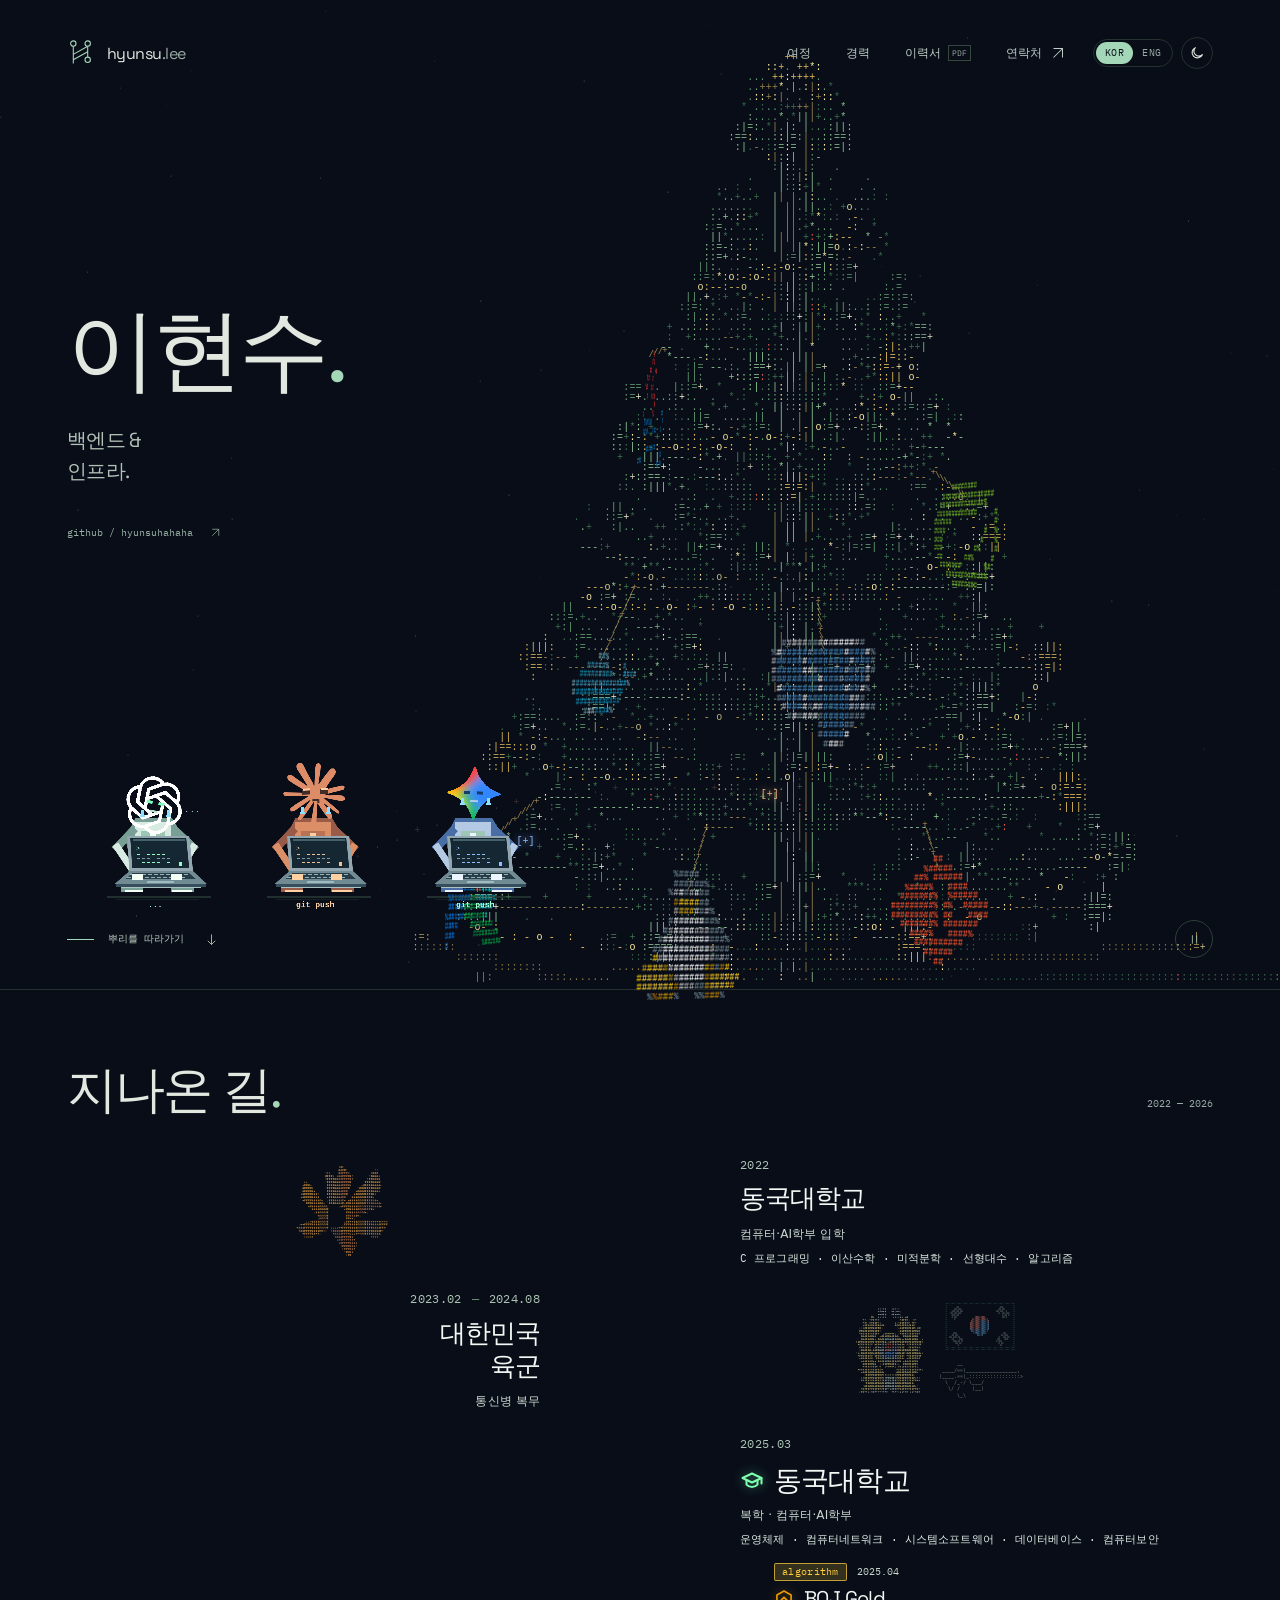
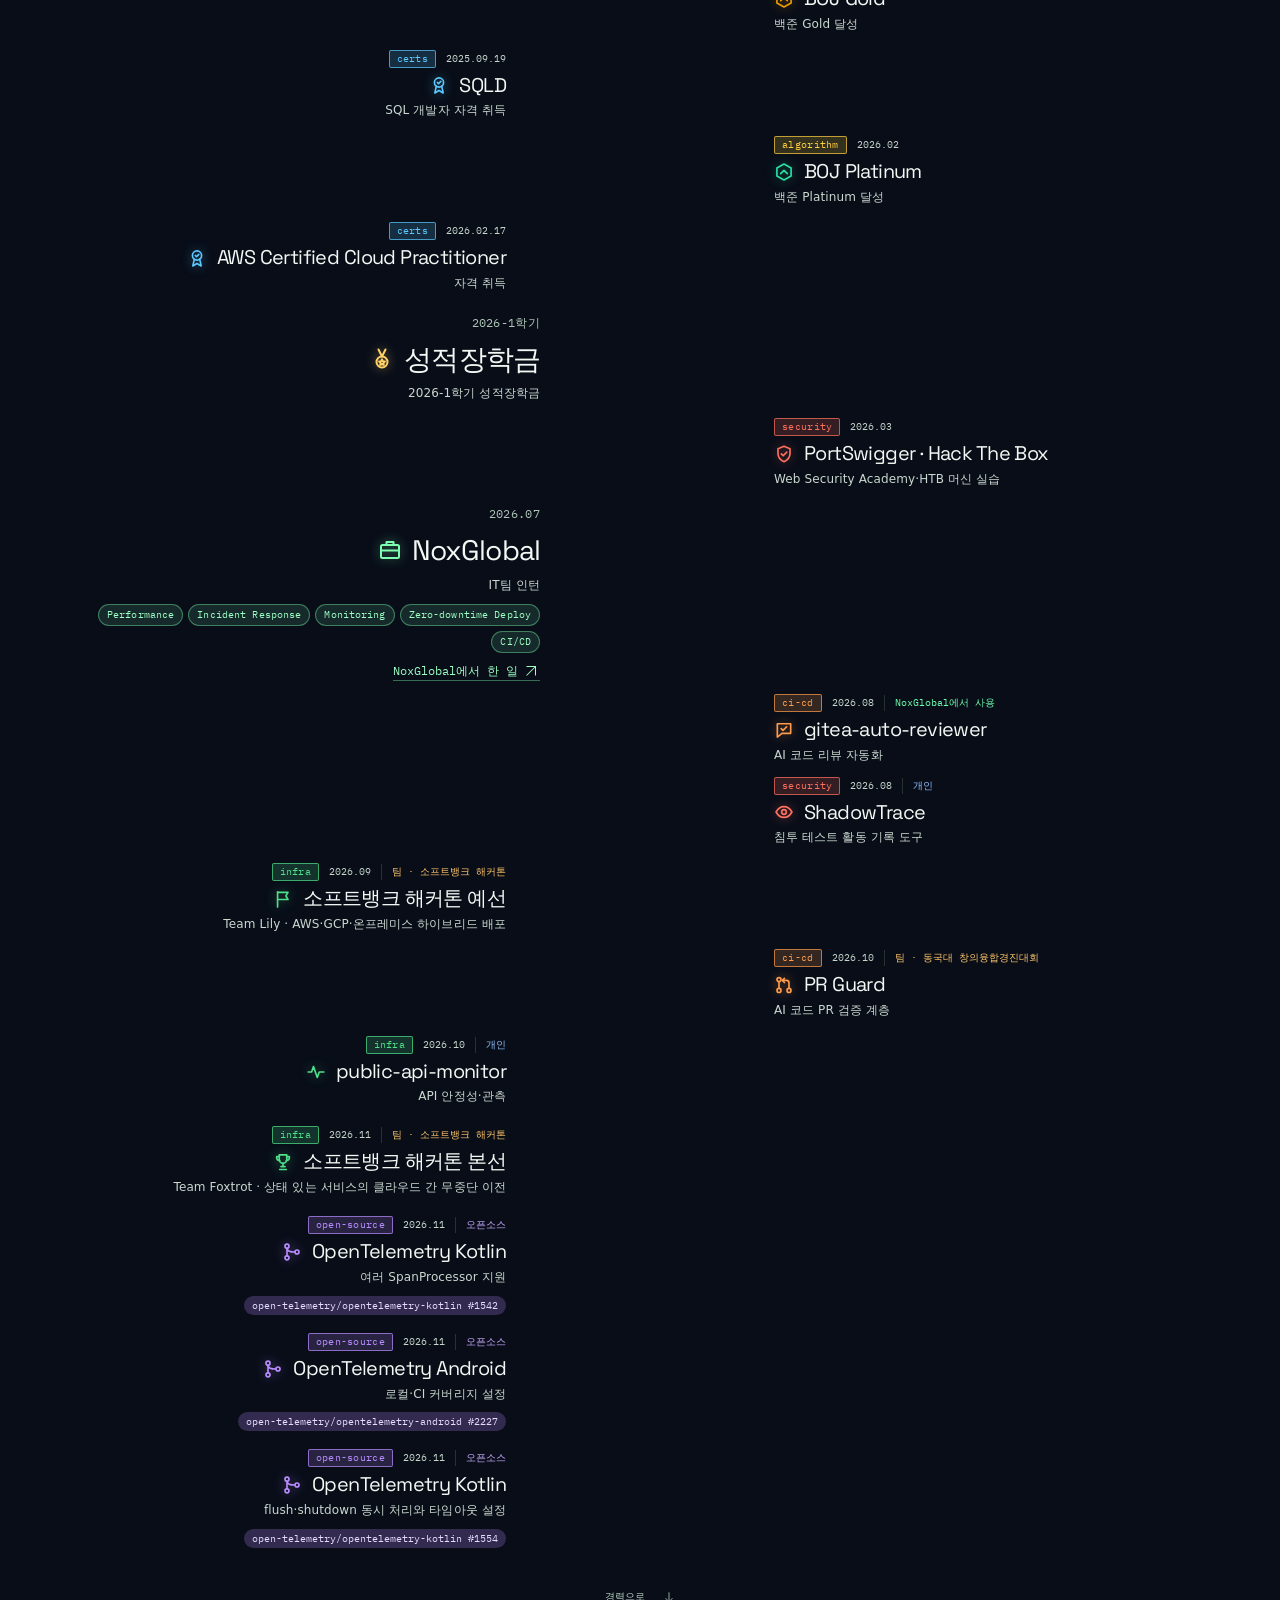
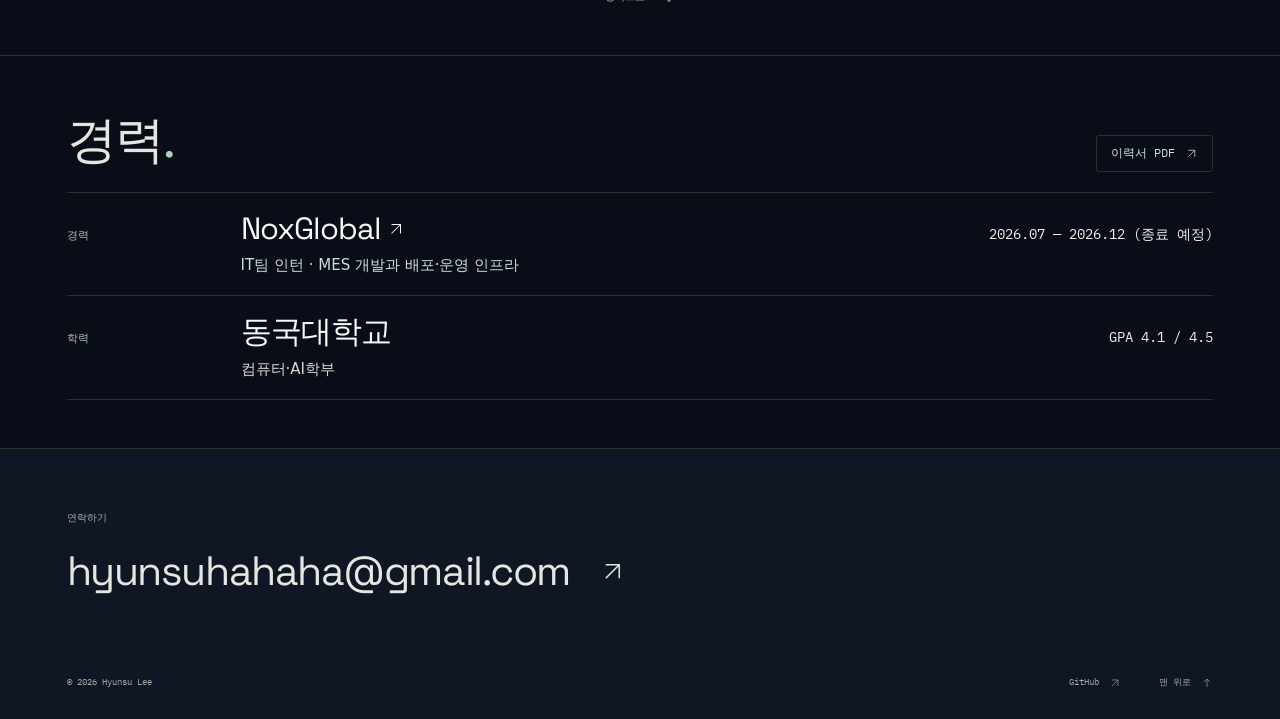
==== commit f99e8c25: "fix: ENG 모드에서 한국어가 보이던 문제 수정 - 언어 숨김 규칙을 HTML에 직접 넣어 CSS 캐시와 무관하게 적용 - CSS·JS 주소에 버전 번호를 붙여 배포 직후 새 " ====
--- a/index.html
+++ b/index.html
@@ -9,38 +9,39 @@
 <link rel="icon" type="image/svg+xml" href="assets/favicon.svg">
 <link rel="preload" href="assets/SpaceGrotesk.ttf" as="font" type="font/ttf" crossorigin>
 <script>(()=>{let l,t;try{l=localStorage.getItem("lang");t=localStorage.getItem("theme")}catch(e){}const d=document.documentElement;d.lang=l==="en"?"en":"ko";d.dataset.theme=t==="light"?"light":"dark"})()</script>
-<link rel="stylesheet" href="style.css">
-<script src="prefs.js" defer></script>
-<script src="tree.js" defer></script>
-<script src="companions.js" defer></script>
-<script src="timeline.js" defer></script>
-<script src="emblems.js" defer></script>
+<style>html[lang="ko"] .t[lang="en"],html[lang="en"] .t[lang="ko"]{display:none}</style>
+<link rel="stylesheet" href="style.css?v=20261112b">
+<script src="prefs.js?v=20261112b" defer></script>
+<script src="tree.js?v=20261112b" defer></script>
+<script src="companions.js?v=20261112b" defer></script>
+<script src="timeline.js?v=20261112b" defer></script>
+<script src="emblems.js?v=20261112b" defer></script>
 </head>
 <body>
 <a class="skip" href="#journey"><span class="t" lang="en">Skip to timeline</span><span class="t" lang="ko">타임라인으로 바로 이동</span></a>
 <header class="header">
-  <a class="identity" href="#top" aria-label="이현수, 처음으로"><svg viewBox="0 0 30 32" aria-hidden="true"><path d="M7 27V6m0 11 16-9M7 23l16-9M23 3v17"/><circle cx="7" cy="5" r="3"/><circle cx="23" cy="5" r="3"/><circle cx="23" cy="23" r="3"/></svg><span>hyunsu<span class="muted">.lee</span></span></a>
-  <nav aria-label="주 메뉴"><a href="#journey"><span class="t" lang="en">Journey</span><span class="t" lang="ko">여정</span></a><a href="#work"><span class="t" lang="en">Experience</span><span class="t" lang="ko">경력</span></a><a href="assets/Hyunsu-Lee-Resume.pdf" target="_blank" rel="noopener"><span class="t" lang="en">Résumé</span><span class="t" lang="ko">이력서</span> <span class="filetype">PDF</span></a><a href="mailto:hyunsuhahaha@gmail.com"><span class="t" lang="en">Contact</span><span class="t" lang="ko">연락처</span> <svg class="arrow" viewBox="0 0 24 24" aria-hidden="true"><path d="M6 18 18 6M6 6h12v12"/></svg></a></nav><div class="prefs" role="group" aria-label="Display settings"><div class="lang-switch" role="group" aria-label="Language"><button type="button" data-set-lang="ko">KOR</button><button type="button" data-set-lang="en">ENG</button></div><button type="button" class="theme-switch" data-toggle-theme aria-label="Toggle dark mode"><svg class="icon-moon" viewBox="0 0 24 24" aria-hidden="true"><path d="M20 14.5A8 8 0 1 1 9.5 4a6.5 6.5 0 0 0 10.5 10.5z"/></svg><svg class="icon-sun" viewBox="0 0 24 24" aria-hidden="true"><circle cx="12" cy="12" r="4"/><path d="M12 2v2.5M12 19.5V22M2 12h2.5M19.5 12H22M4.9 4.9l1.8 1.8M17.3 17.3l1.8 1.8M4.9 19.1l1.8-1.8M17.3 6.7l1.8-1.8"/></svg></button></div>
+  <a class="identity" href="#top" aria-label="이현수, 처음으로" data-aria-ko="이현수, 처음으로" data-aria-en="Hyunsu Lee, back to top"><svg viewBox="0 0 30 32" aria-hidden="true"><path d="M7 27V6m0 11 16-9M7 23l16-9M23 3v17"/><circle cx="7" cy="5" r="3"/><circle cx="23" cy="5" r="3"/><circle cx="23" cy="23" r="3"/></svg><span>hyunsu<span class="muted">.lee</span></span></a>
+  <nav aria-label="주 메뉴" data-aria-ko="주 메뉴" data-aria-en="Main menu"><a href="#journey"><span class="t" lang="en">Journey</span><span class="t" lang="ko">여정</span></a><a href="#work"><span class="t" lang="en">Experience</span><span class="t" lang="ko">경력</span></a><a href="assets/Hyunsu-Lee-Resume.pdf" target="_blank" rel="noopener"><span class="t" lang="en">Résumé</span><span class="t" lang="ko">이력서</span> <span class="filetype">PDF</span></a><a href="mailto:hyunsuhahaha@gmail.com"><span class="t" lang="en">Contact</span><span class="t" lang="ko">연락처</span> <svg class="arrow" viewBox="0 0 24 24" aria-hidden="true"><path d="M6 18 18 6M6 6h12v12"/></svg></a></nav><div class="prefs" role="group" aria-label="Display settings"><div class="lang-switch" role="group" aria-label="Language"><button type="button" data-set-lang="ko">KOR</button><button type="button" data-set-lang="en">ENG</button></div><button type="button" class="theme-switch" data-toggle-theme aria-label="Toggle dark mode"><svg class="icon-moon" viewBox="0 0 24 24" aria-hidden="true"><path d="M20 14.5A8 8 0 1 1 9.5 4a6.5 6.5 0 0 0 10.5 10.5z"/></svg><svg class="icon-sun" viewBox="0 0 24 24" aria-hidden="true"><circle cx="12" cy="12" r="4"/><path d="M12 2v2.5M12 19.5V22M2 12h2.5M19.5 12H22M4.9 4.9l1.8 1.8M17.3 17.3l1.8 1.8M4.9 19.1l1.8-1.8M17.3 6.7l1.8-1.8"/></svg></button></div>
 </header>
 <main>
   <section class="hero" id="top" aria-labelledby="name">
-    <canvas id="scene" role="img" aria-label="서버 노드와 회로 같은 가지와 주요 기술 스택 17개의 ASCII 열매로 이루어진 천천히 회전하는 ASCII 트리"></canvas>
-    <nav id="tech-fruits" aria-label="기술 스택 열매"></nav>
+    <canvas id="scene" role="img" aria-label="서버 노드와 회로 같은 가지와 주요 기술 스택 17개의 ASCII 열매로 이루어진 천천히 회전하는 ASCII 트리" data-aria-ko="서버 노드와 회로 같은 가지와 주요 기술 스택 17개의 ASCII 열매로 이루어진 천천히 회전하는 ASCII 트리" data-aria-en="A slowly rotating ASCII tree with server-node branches and 17 technology fruit"></canvas>
+    <nav id="tech-fruits" aria-label="기술 스택 열매" data-aria-ko="기술 스택 열매" data-aria-en="Technology fruit"></nav>
     <div class="intro">
       <h1 id="name"><span class="t" lang="en">Hyunsu<br>Lee</span><span class="t" lang="ko">이현수</span><span class="name-dot">.</span></h1>
       <p class="role"><span class="t" lang="en">Backend &amp;<br>Infrastructure.</span><span class="t" lang="ko">백엔드 &amp;<br>인프라.</span></p>
       <a class="profile" href="https://github.com/hyunsuhahaha" target="_blank" rel="noopener noreferrer">github / hyunsuhahaha <svg class="arrow" viewBox="0 0 24 24" aria-hidden="true"><path d="M6 18 18 6M6 6h12v12"/></svg></a>
     </div>
-    <div class="tree-companions" aria-label="노트북으로 일하는 AI 친구들">
-      <figure class="robot codex-robot" tabindex="0" role="img" aria-label="GPT / Codex, 울면서 타이핑하고 나무에 커밋을 보내는 작은 AI 로봇">
+    <div class="tree-companions" aria-label="노트북으로 일하는 AI 친구들" data-aria-ko="노트북으로 일하는 AI 친구들" data-aria-en="AI companions working on laptops">
+      <figure class="robot codex-robot" tabindex="0" role="img" aria-label="GPT / Codex, 울면서 타이핑하고 나무에 커밋을 보내는 작은 AI 로봇" data-aria-ko="GPT / Codex, 울면서 타이핑하고 나무에 커밋을 보내는 작은 AI 로봇" data-aria-en="GPT / Codex, a small AI robot typing through tears and pushing commits to the tree">
         <canvas data-companion="codex" width="352" height="336" aria-hidden="true"></canvas>
         <figcaption class="robot-name" aria-hidden="true">GPT / Codex</figcaption>
       </figure>
-      <figure class="robot claude-robot" tabindex="0" role="img" aria-label="Claude, 눈물을 닦으며 타이핑하고 나무에 커밋을 보내는 작은 AI 로봇">
+      <figure class="robot claude-robot" tabindex="0" role="img" aria-label="Claude, 눈물을 닦으며 타이핑하고 나무에 커밋을 보내는 작은 AI 로봇" data-aria-ko="Claude, 눈물을 닦으며 타이핑하고 나무에 커밋을 보내는 작은 AI 로봇" data-aria-en="Claude, a small AI robot wiping tears while typing and pushing commits to the tree">
         <canvas data-companion="claude" width="352" height="336" aria-hidden="true"></canvas>
         <figcaption class="robot-name" aria-hidden="true">Claude</figcaption>
       </figure>
-      <figure class="robot gemini-robot" tabindex="0" role="img" aria-label="Gemini, 노트북으로 충돌을 해결하고 나무에 커밋을 보내는 작은 AI 로봇">
+      <figure class="robot gemini-robot" tabindex="0" role="img" aria-label="Gemini, 노트북으로 충돌을 해결하고 나무에 커밋을 보내는 작은 AI 로봇" data-aria-ko="Gemini, 노트북으로 충돌을 해결하고 나무에 커밋을 보내는 작은 AI 로봇" data-aria-en="Gemini, a small AI robot resolving conflicts and pushing commits to the tree">
         <canvas data-companion="gemini" width="352" height="336" aria-hidden="true"></canvas>
         <figcaption class="robot-name" aria-hidden="true">Gemini</figcaption>
       </figure>
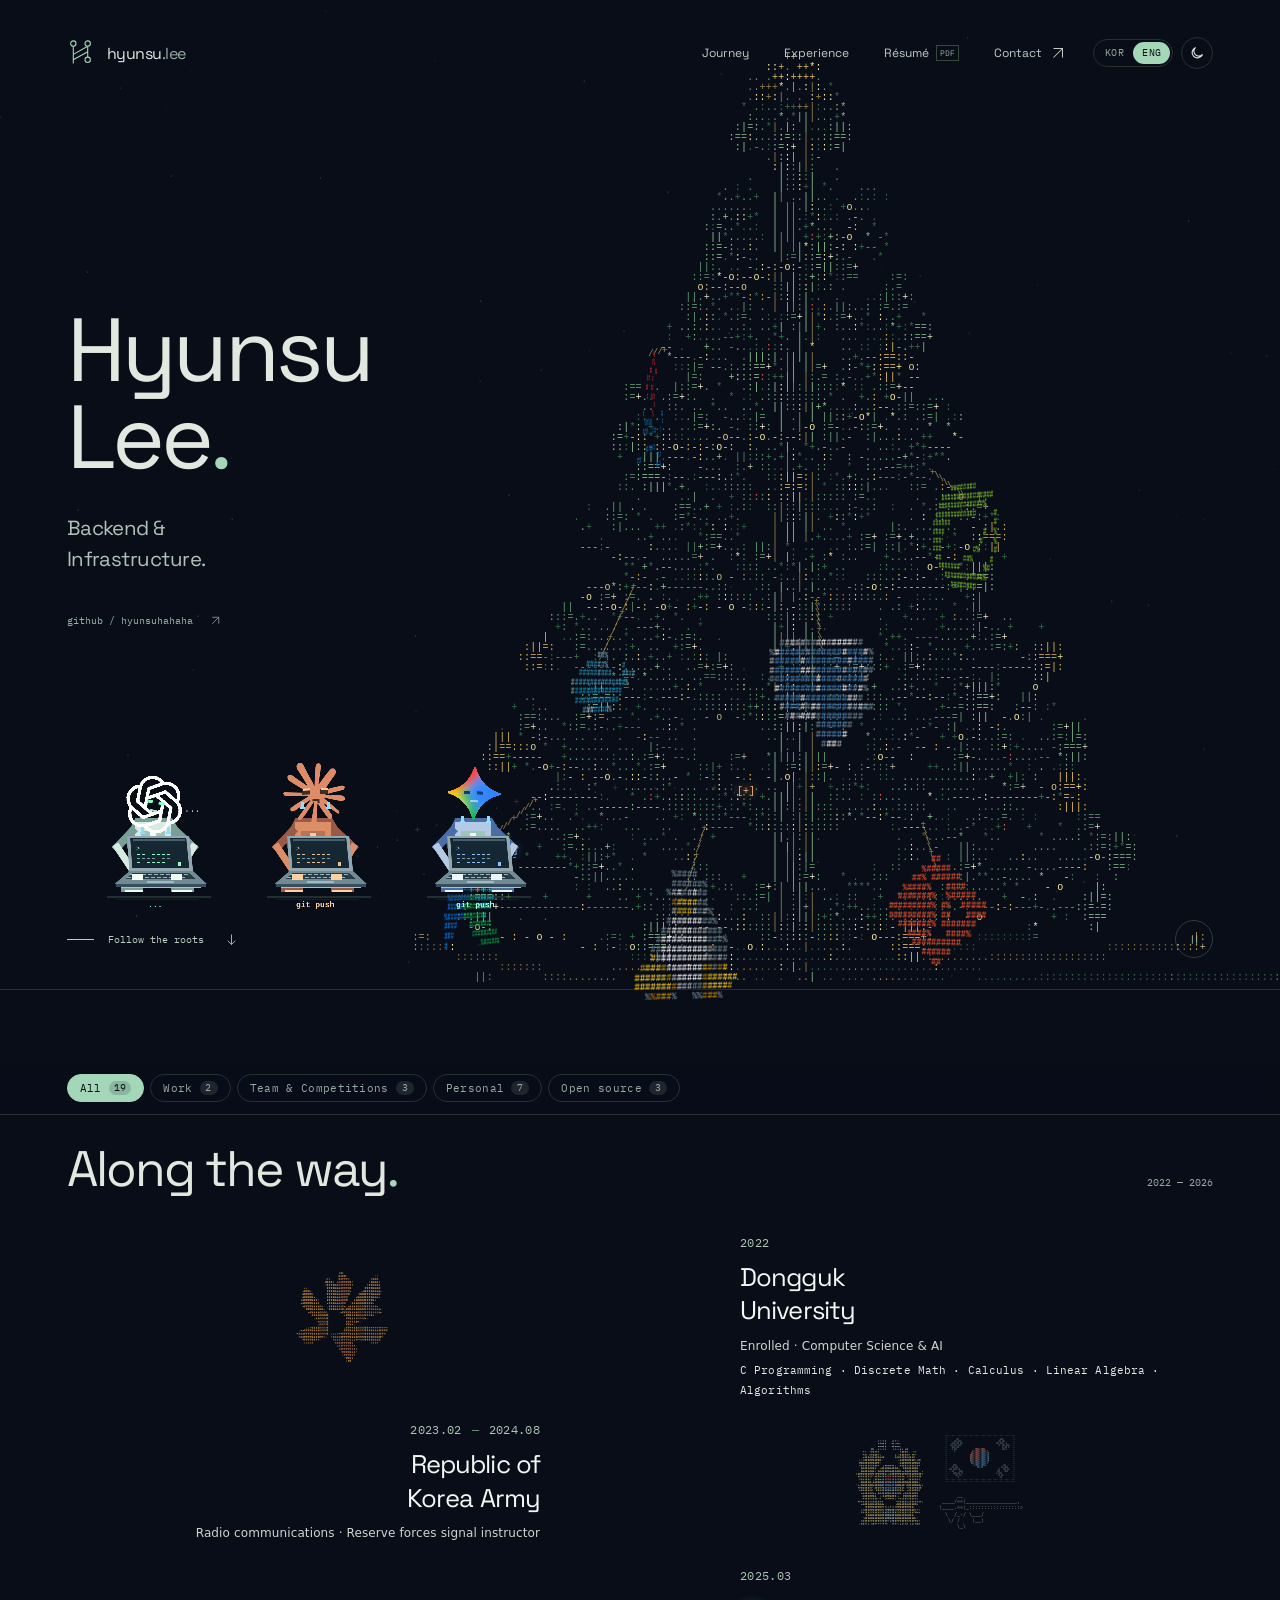
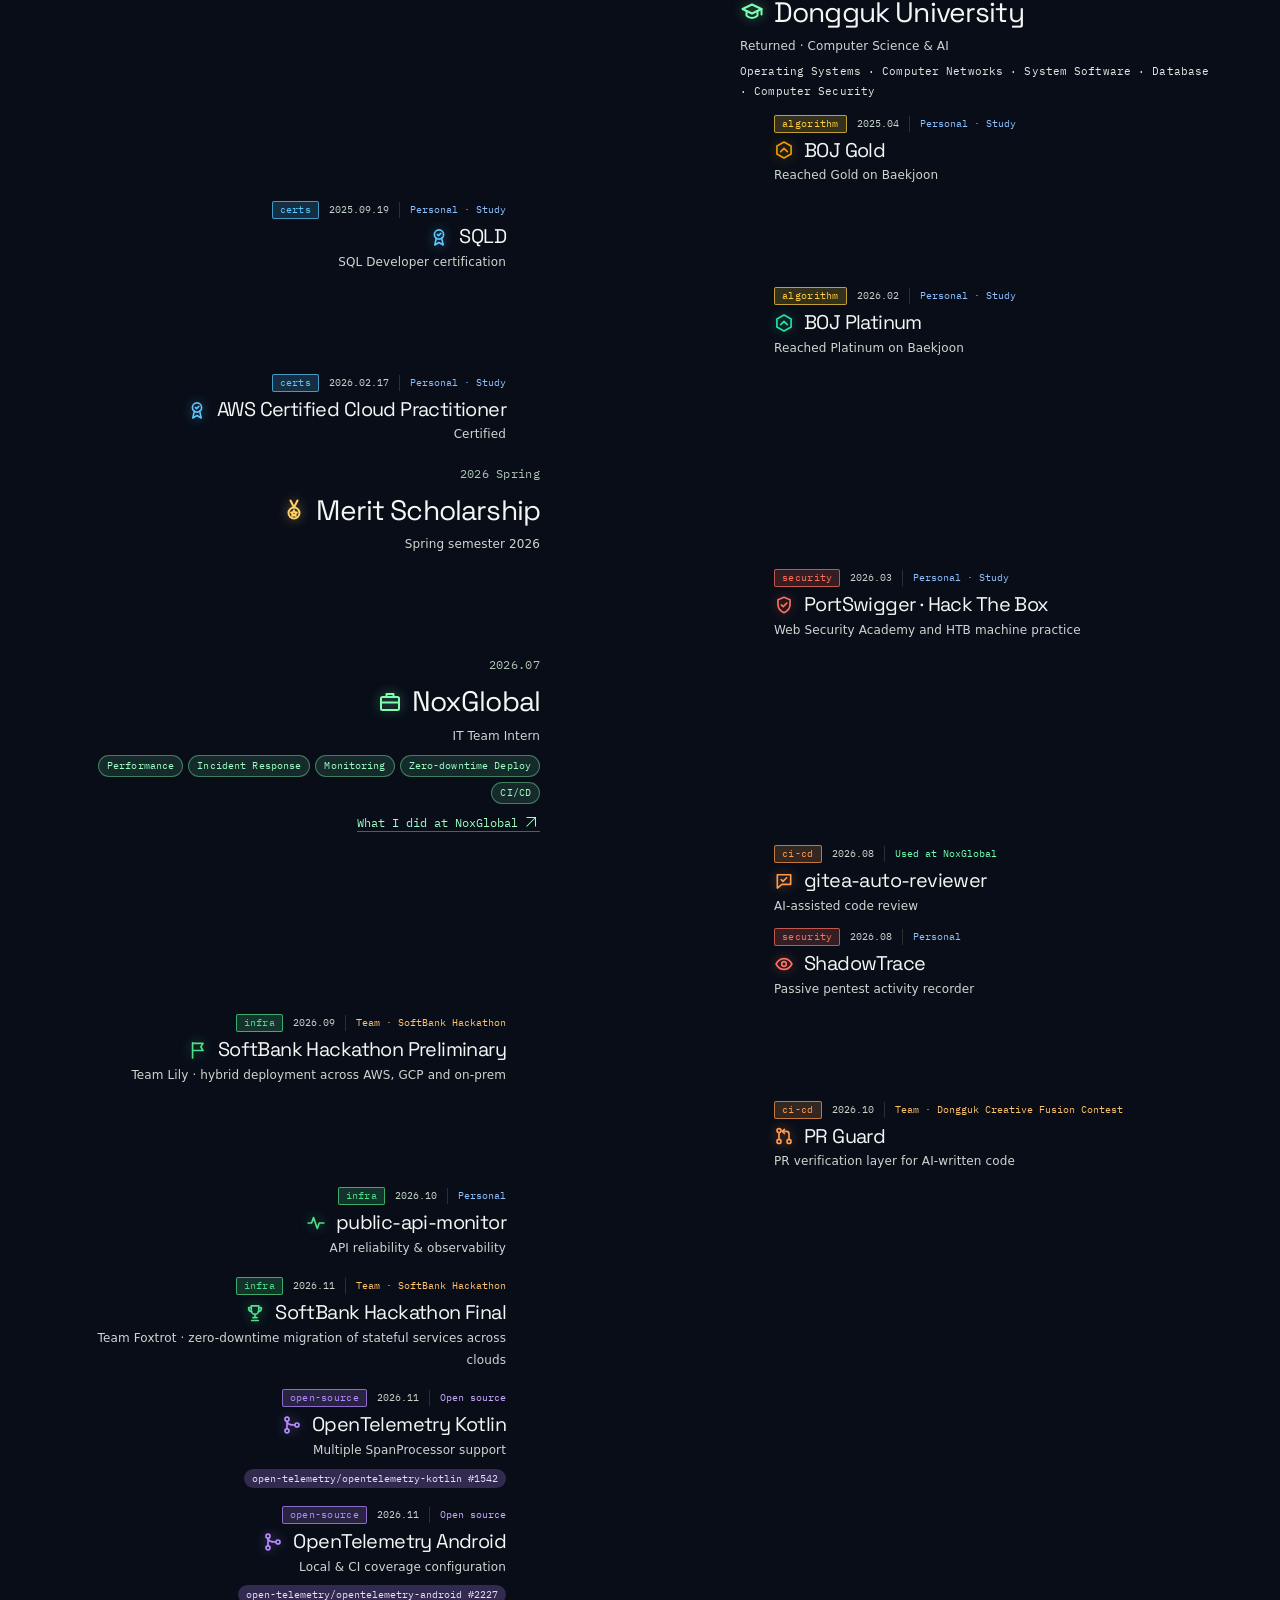
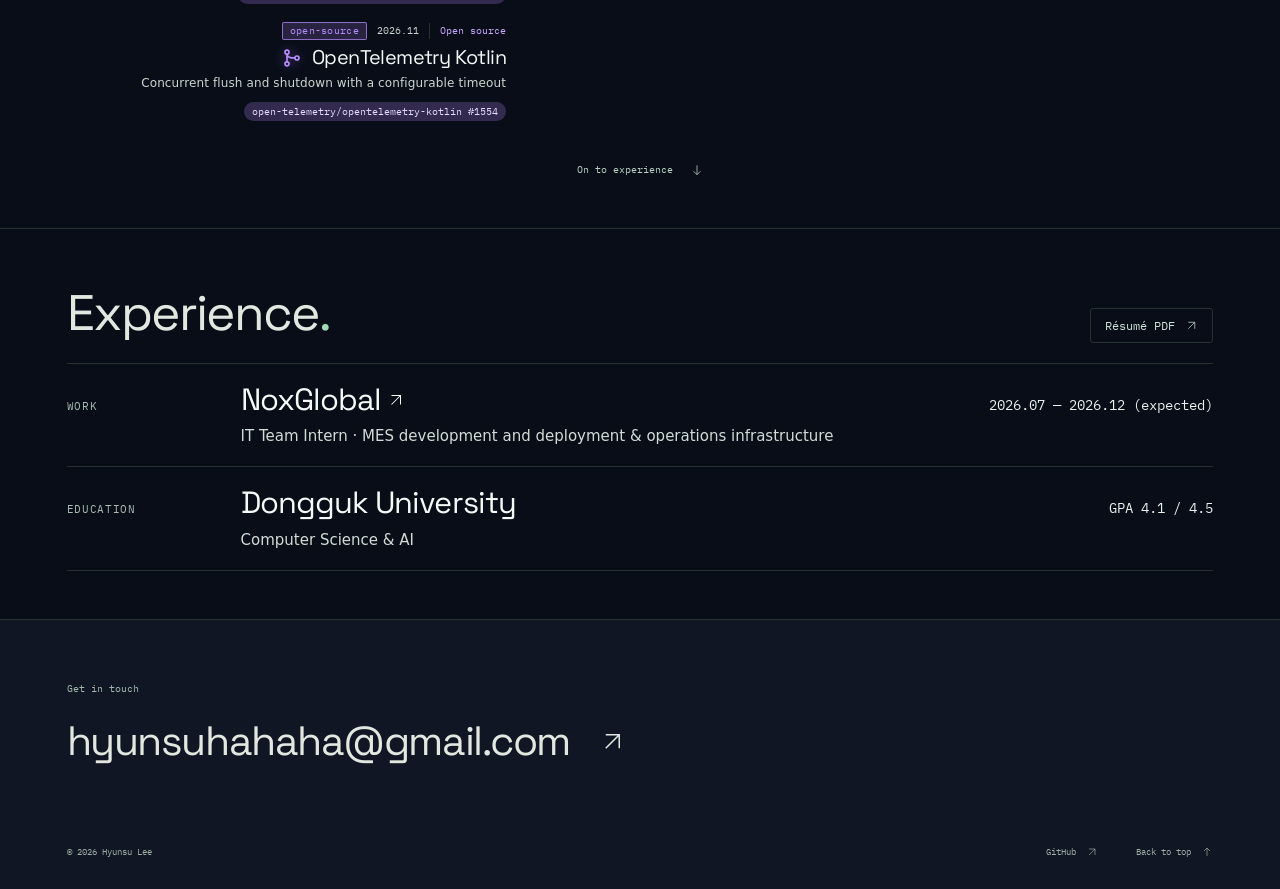
==== commit c1b10f01: "feat: 타임라인 분류 필터 추가, 기본 언어 영어로 변경 - 타임라인 상단에 전체·실무·팀/대회·개인·오픈소스 필터 추가, 선택 외 항목은 접히며 사라짐 - 필터에 맞춰 브랜치" ====
--- a/index.html
+++ b/index.html
@@ -1,5 +1,5 @@
 <!doctype html>
-<html lang="ko">
+<html lang="en">
 <head>
 <meta charset="utf-8">
 <meta name="viewport" content="width=device-width, initial-scale=1">
@@ -8,14 +8,15 @@
 <title>Hyunsu Lee — Backend & Infrastructure</title>
 <link rel="icon" type="image/svg+xml" href="assets/favicon.svg">
 <link rel="preload" href="assets/SpaceGrotesk.ttf" as="font" type="font/ttf" crossorigin>
-<script>(()=>{let l,t;try{l=localStorage.getItem("lang");t=localStorage.getItem("theme")}catch(e){}const d=document.documentElement;d.lang=l==="en"?"en":"ko";d.dataset.theme=t==="light"?"light":"dark"})()</script>
+<script>(()=>{let l,t;try{l=localStorage.getItem("lang");t=localStorage.getItem("theme")}catch(e){}const d=document.documentElement;d.lang=l==="ko"?"ko":"en";d.dataset.theme=t==="light"?"light":"dark"})()</script>
 <style>html[lang="ko"] .t[lang="en"],html[lang="en"] .t[lang="ko"]{display:none}</style>
-<link rel="stylesheet" href="style.css?v=20261112b">
-<script src="prefs.js?v=20261112b" defer></script>
-<script src="tree.js?v=20261112b" defer></script>
-<script src="companions.js?v=20261112b" defer></script>
-<script src="timeline.js?v=20261112b" defer></script>
-<script src="emblems.js?v=20261112b" defer></script>
+<link rel="stylesheet" href="style.css?v=20261112d">
+<script src="prefs.js?v=20261112c" defer></script>
+<script src="tree.js?v=20261112c" defer></script>
+<script src="companions.js?v=20261112c" defer></script>
+<script src="timeline.js?v=20261112c" defer></script>
+<script src="emblems.js?v=20261112c" defer></script>
+<script src="filter.js?v=20261112c" defer></script>
 </head>
 <body>
 <a class="skip" href="#journey"><span class="t" lang="en">Skip to timeline</span><span class="t" lang="ko">타임라인으로 바로 이동</span></a>
@@ -50,6 +51,7 @@
   </section>
   <section class="journey section" id="journey" aria-labelledby="journey-title">
     <canvas id="timeline-art" aria-hidden="true"></canvas>
+    <nav class="timeline-filter" id="journey-filter" aria-label="Filter timeline"><button type="button" data-filter="all" aria-pressed="true"><span class="t" lang="en">All</span><span class="t" lang="ko">전체</span><span class="count"></span></button><button type="button" data-filter="work" aria-pressed="false"><span class="t" lang="en">Work</span><span class="t" lang="ko">실무</span><span class="count"></span></button><button type="button" data-filter="team" aria-pressed="false"><span class="t" lang="en">Team &amp; Competitions</span><span class="t" lang="ko">팀·대회</span><span class="count"></span></button><button type="button" data-filter="personal" aria-pressed="false"><span class="t" lang="en">Personal</span><span class="t" lang="ko">개인</span><span class="count"></span></button><button type="button" data-filter="oss" aria-pressed="false"><span class="t" lang="en">Open source</span><span class="t" lang="ko">오픈소스</span><span class="count"></span></button></nav>
     <div class="section-heading journey-heading"><h2 id="journey-title"><span class="t" lang="en">Along the way</span><span class="t" lang="ko">지나온 길</span><span class="punctuation">.</span></h2><span class="section-note">2022 — 2026</span></div>
     <ol class="timeline-list">
       <li data-side="right" class="milestone with-emblem" data-tone="mint"><div class="milestone-art"><canvas class="ascii-emblem school-emblem" data-emblem="dongguk" width="240" height="240" aria-hidden="true"></canvas></div><div class="milestone-copy">
@@ -63,73 +65,73 @@
     \/ /    |__|
        \_\</pre></div></div><div class="milestone-copy">
         <div class="milestone-date"><time datetime="2023-02">2023.02</time><span class="date-dash">—</span><time datetime="2024-08">2024.08</time></div>
-        <h3 class="latin-title"><span class="t" lang="en">Republic of<br>Korea Army</span><span class="t" lang="ko">대한민국<br>육군</span></h3><p><span class="t" lang="en">Signal corps soldier</span><span class="t" lang="ko">통신병 복무</span></p>
+        <h3 class="latin-title"><span class="t" lang="en">Republic of<br>Korea Army</span><span class="t" lang="ko">대한민국<br>육군</span></h3><p><span class="t" lang="en">Radio communications · Reserve forces signal instructor</span><span class="t" lang="ko">무전 통신병 · 예비군 통신 조교</span></p>
       </div></li>
       <li data-side="right" class="milestone main-compact" data-tone="mint"><div class="milestone-copy">
         <time class="milestone-date" datetime="2025-03">2025.03</time>
         <h3 class="latin-title node-title"><svg class="node-icon" viewBox="0 0 24 24" aria-hidden="true"><path d="M2.5 9 12 4.5 21.5 9 12 13.5z"/><path d="M6.5 11v4.6c1.4 1.5 3.3 2.4 5.5 2.4s4.1-.9 5.5-2.4V11M21.5 9v5.5"/></svg><span><span class="t" lang="en">Dongguk University</span><span class="t" lang="ko">동국대학교</span></span></h3><p><span class="t" lang="en">Returned · Computer Science &amp; AI</span><span class="t" lang="ko">복학 · 컴퓨터·AI학부</span></p><p class="coursework"><span class="t" lang="en">Operating Systems · Computer Networks · System Software · Database · Computer Security</span><span class="t" lang="ko">운영체제 · 컴퓨터네트워크 · 시스템소프트웨어 · 데이터베이스 · 컴퓨터보안</span></p>
       </div></li>
-      <li class="milestone branch-event" data-branch="algorithm"><div class="milestone-copy">
-        <div class="node-meta"><span class="branch-tag">algorithm</span><time datetime="2025-04">2025.04</time></div>
+      <li data-cat="personal" class="milestone branch-event" data-branch="algorithm"><div class="milestone-copy">
+        <div class="node-meta"><span class="branch-tag">algorithm</span><time datetime="2025-04">2025.04</time><span class="context-tag" data-context="personal"><span class="t" lang="en">Personal · Study</span><span class="t" lang="ko">개인 · 공부</span></span></div>
         <h3 class="node-title"><svg class="node-icon" viewBox="0 0 24 24" aria-hidden="true" style="--icon:#ec9a00"><path d="M12 2.5 20.5 7.3v9.4L12 21.5l-8.5-4.8V7.3z"/><path d="m8 14 4-4 4 4"/></svg><span>BOJ Gold</span></h3><p><span class="t" lang="en">Reached Gold on Baekjoon</span><span class="t" lang="ko">백준 Gold 달성</span></p>
       </div></li>
-      <li class="milestone branch-event" data-branch="certs"><div class="milestone-copy">
-        <div class="node-meta"><span class="branch-tag">certs</span><time datetime="2025-09-19">2025.09.19</time></div>
+      <li data-cat="personal" class="milestone branch-event" data-branch="certs"><div class="milestone-copy">
+        <div class="node-meta"><span class="branch-tag">certs</span><time datetime="2025-09-19">2025.09.19</time><span class="context-tag" data-context="personal"><span class="t" lang="en">Personal · Study</span><span class="t" lang="ko">개인 · 공부</span></span></div>
         <h3 class="node-title"><svg class="node-icon" viewBox="0 0 24 24" aria-hidden="true"><circle cx="12" cy="9" r="5.5"/><path d="m8.8 13.4-1.8 8.1 5-2.8 5 2.8-1.8-8.1"/><path d="m10 9 1.4 1.4L14.2 7.6"/></svg><span>SQLD</span></h3><p><span class="t" lang="en">SQL Developer certification</span><span class="t" lang="ko">SQL 개발자 자격 취득</span></p>
       </div></li>
-      <li class="milestone branch-event" data-branch="algorithm"><div class="milestone-copy">
-        <div class="node-meta"><span class="branch-tag">algorithm</span><time datetime="2026-02">2026.02</time></div>
+      <li data-cat="personal" class="milestone branch-event" data-branch="algorithm"><div class="milestone-copy">
+        <div class="node-meta"><span class="branch-tag">algorithm</span><time datetime="2026-02">2026.02</time><span class="context-tag" data-context="personal"><span class="t" lang="en">Personal · Study</span><span class="t" lang="ko">개인 · 공부</span></span></div>
         <h3 class="node-title"><svg class="node-icon" viewBox="0 0 24 24" aria-hidden="true" style="--icon:#27e2a4"><path d="M12 2.5 20.5 7.3v9.4L12 21.5l-8.5-4.8V7.3z"/><path d="m8 14 4-4 4 4"/></svg><span>BOJ Platinum</span></h3><p><span class="t" lang="en">Reached Platinum on Baekjoon</span><span class="t" lang="ko">백준 Platinum 달성</span></p>
       </div></li>
-      <li class="milestone branch-event" data-branch="certs"><div class="milestone-copy">
-        <div class="node-meta"><span class="branch-tag">certs</span><time datetime="2026-02-17">2026.02.17</time></div>
+      <li data-cat="personal" class="milestone branch-event" data-branch="certs"><div class="milestone-copy">
+        <div class="node-meta"><span class="branch-tag">certs</span><time datetime="2026-02-17">2026.02.17</time><span class="context-tag" data-context="personal"><span class="t" lang="en">Personal · Study</span><span class="t" lang="ko">개인 · 공부</span></span></div>
         <h3 class="node-title"><svg class="node-icon" viewBox="0 0 24 24" aria-hidden="true"><circle cx="12" cy="9" r="5.5"/><path d="m8.8 13.4-1.8 8.1 5-2.8 5 2.8-1.8-8.1"/><path d="m10 9 1.4 1.4L14.2 7.6"/></svg><span>AWS Certified Cloud Practitioner</span></h3><p><span class="t" lang="en">Certified</span><span class="t" lang="ko">자격 취득</span></p>
       </div></li>
       <li data-side="left" class="milestone main-compact" data-tone="gold"><div class="milestone-copy">
         <time class="milestone-date" datetime="2026-03"><span class="t" lang="en">2026 Spring</span><span class="t" lang="ko">2026-1학기</span></time>
         <h3 class="latin-title node-title"><svg class="node-icon" viewBox="0 0 24 24" aria-hidden="true"><circle cx="12" cy="15" r="5.5"/><path d="m8.5 2.5 3.5 7 3.5-7"/><path d="m12 12.4.9 1.8 2 .3-1.5 1.4.4 2-1.8-1-1.8 1 .4-2-1.5-1.4 2-.3z"/></svg><span><span class="t" lang="en">Merit Scholarship</span><span class="t" lang="ko">성적장학금</span></span></h3><p><span class="t" lang="en">Spring semester 2026</span><span class="t" lang="ko">2026-1학기 성적장학금</span></p>
       </div></li>
-      <li class="milestone branch-event" data-branch="security"><div class="milestone-copy">
-        <div class="node-meta"><span class="branch-tag">security</span><time datetime="2026-03">2026.03</time></div>
+      <li data-cat="personal" class="milestone branch-event" data-branch="security"><div class="milestone-copy">
+        <div class="node-meta"><span class="branch-tag">security</span><time datetime="2026-03">2026.03</time><span class="context-tag" data-context="personal"><span class="t" lang="en">Personal · Study</span><span class="t" lang="ko">개인 · 공부</span></span></div>
         <h3 class="node-title"><svg class="node-icon" viewBox="0 0 24 24" aria-hidden="true"><path d="M12 2.8 4.8 5.6v5.9c0 4.6 3 7.9 7.2 9.7 4.2-1.8 7.2-5.1 7.2-9.7V5.6z"/><path d="m8.8 11.9 2.2 2.2 4.3-4.3"/></svg><span>PortSwigger · Hack The Box</span></h3><p><span class="t" lang="en">Web Security Academy and HTB machine practice</span><span class="t" lang="ko">Web Security Academy·HTB 머신 실습</span></p>
       </div></li>
-      <li data-side="left" class="milestone main-compact" data-tone="mint"><div class="milestone-copy">
+      <li data-cat="work" data-side="left" class="milestone main-compact" data-tone="mint"><div class="milestone-copy">
         <time class="milestone-date" datetime="2026-07">2026.07</time>
         <h3 class="latin-title node-title"><svg class="node-icon" viewBox="0 0 24 24" aria-hidden="true"><rect x="3" y="7" width="18" height="13" rx="1.5"/><path d="M8.5 7V4h7v3M3 12.5h18"/></svg><a href="work/noxglobal/">NoxGlobal</a></h3><p><span class="t" lang="en">IT Team Intern</span><span class="t" lang="ko">IT팀 인턴</span></p><p class="work-chips"><span class="work-chip">Performance</span><span class="work-chip">Incident Response</span><span class="work-chip">Monitoring</span><span class="work-chip">Zero-downtime Deploy</span><span class="work-chip">CI/CD</span></p><a class="work-more" href="work/noxglobal/"><span class="t" lang="en">What I did at NoxGlobal</span><span class="t" lang="ko">NoxGlobal에서 한 일</span><svg class="arrow" viewBox="0 0 24 24" aria-hidden="true"><path d="M6 18 18 6M6 6h12v12"/></svg></a>
       </div></li>
-      <li class="milestone branch-event" data-branch="ci-cd"><div class="milestone-copy">
+      <li data-cat="work" class="milestone branch-event" data-branch="ci-cd"><div class="milestone-copy">
         <div class="node-meta"><span class="branch-tag">ci-cd</span><time datetime="2026-08">2026.08</time><span class="context-tag" data-context="company"><span class="t" lang="en">Used at NoxGlobal</span><span class="t" lang="ko">NoxGlobal에서 사용</span></span></div>
         <h3 class="node-title"><svg class="node-icon" viewBox="0 0 24 24" aria-hidden="true"><path d="M4 4.5h16v11.5H9.5L4 20.5z"/><path d="m8.6 10.3 2.2 2.2 4.4-4.4"/></svg><a href="https://github.com/hyunsuhahaha/gitea-auto-reviewer" target="_blank" rel="noopener noreferrer">gitea-auto-reviewer</a></h3><p><span class="t" lang="en">AI-assisted code review</span><span class="t" lang="ko">AI 코드 리뷰 자동화</span></p>
       </div></li>
-      <li class="milestone branch-event" data-branch="security"><div class="milestone-copy">
+      <li data-cat="personal" class="milestone branch-event" data-branch="security"><div class="milestone-copy">
         <div class="node-meta"><span class="branch-tag">security</span><time datetime="2026-08">2026.08</time><span class="context-tag" data-context="personal"><span class="t" lang="en">Personal</span><span class="t" lang="ko">개인</span></span></div>
         <h3 class="node-title"><svg class="node-icon" viewBox="0 0 24 24" aria-hidden="true"><path d="M2.5 12S6 5.5 12 5.5 21.5 12 21.5 12 18 18.5 12 18.5 2.5 12 2.5 12z"/><circle cx="12" cy="12" r="2.8"/></svg><a href="https://github.com/hyunsuhahaha/ShadowTrace" target="_blank" rel="noopener noreferrer">ShadowTrace</a></h3><p><span class="t" lang="en">Passive pentest activity recorder</span><span class="t" lang="ko">침투 테스트 활동 기록 도구</span></p>
       </div></li>
-      <li class="milestone branch-event" data-branch="infra"><div class="milestone-copy">
+      <li data-cat="team" class="milestone branch-event" data-branch="infra"><div class="milestone-copy">
         <div class="node-meta"><span class="branch-tag">infra</span><time datetime="2026-09">2026.09</time><span class="context-tag" data-context="team"><span class="t" lang="en">Team · SoftBank Hackathon</span><span class="t" lang="ko">팀 · 소프트뱅크 해커톤</span></span></div>
         <h3 class="node-title"><svg class="node-icon" viewBox="0 0 24 24" aria-hidden="true"><path d="M5.5 21.5v-18"/><path d="M5.5 4h12.5l-2.6 4.3 2.6 4.3H5.5"/></svg><a href="https://github.com/SoftBank-team-lily" target="_blank" rel="noopener noreferrer"><span class="t" lang="en">SoftBank Hackathon Preliminary</span><span class="t" lang="ko">소프트뱅크 해커톤 예선</span></a></h3><p><span class="t" lang="en">Team Lily · hybrid deployment across AWS, GCP and on-prem</span><span class="t" lang="ko">Team Lily · AWS·GCP·온프레미스 하이브리드 배포</span></p>
       </div></li>
-      <li class="milestone branch-event" data-branch="ci-cd"><div class="milestone-copy">
+      <li data-cat="team" class="milestone branch-event" data-branch="ci-cd"><div class="milestone-copy">
         <div class="node-meta"><span class="branch-tag">ci-cd</span><time datetime="2026-10">2026.10</time><span class="context-tag" data-context="team"><span class="t" lang="en">Team · Dongguk Creative Fusion Contest</span><span class="t" lang="ko">팀 · 동국대 창의융합경진대회</span></span></div>
         <h3 class="node-title"><svg class="node-icon" viewBox="0 0 24 24" aria-hidden="true"><circle cx="6" cy="5.5" r="2.4"/><circle cx="6" cy="18.5" r="2.4"/><circle cx="18" cy="18.5" r="2.4"/><path d="M6 7.9v8.2M18 16.1V9.5a3 3 0 0 0-3-3h-4.5"/><path d="m12.5 4-2.5 2.5L12.5 9"/></svg><a href="https://github.com/dongguk-creative-fusion-2026" target="_blank" rel="noopener noreferrer">PR Guard</a></h3><p><span class="t" lang="en">PR verification layer for AI-written code</span><span class="t" lang="ko">AI 코드 PR 검증 계층</span></p>
       </div></li>
-      <li class="milestone branch-event" data-branch="infra"><div class="milestone-copy">
+      <li data-cat="personal" class="milestone branch-event" data-branch="infra"><div class="milestone-copy">
         <div class="node-meta"><span class="branch-tag">infra</span><time datetime="2026-10">2026.10</time><span class="context-tag" data-context="personal"><span class="t" lang="en">Personal</span><span class="t" lang="ko">개인</span></span></div>
         <h3 class="node-title"><svg class="node-icon" viewBox="0 0 24 24" aria-hidden="true"><path d="M2.5 12h4.2l2.3-6.5 4.5 13 2.4-6.5h5.6"/></svg><a href="https://github.com/hyunsuhahaha/public-api-monitor" target="_blank" rel="noopener noreferrer">public-api-monitor</a></h3><p><span class="t" lang="en">API reliability &amp; observability</span><span class="t" lang="ko">API 안정성·관측</span></p>
       </div></li>
-      <li class="milestone branch-event" data-branch="infra"><div class="milestone-copy">
+      <li data-cat="team" class="milestone branch-event" data-branch="infra"><div class="milestone-copy">
         <div class="node-meta"><span class="branch-tag">infra</span><time datetime="2026-11">2026.11</time><span class="context-tag" data-context="team"><span class="t" lang="en">Team · SoftBank Hackathon</span><span class="t" lang="ko">팀 · 소프트뱅크 해커톤</span></span></div>
         <h3 class="node-title"><svg class="node-icon" viewBox="0 0 24 24" aria-hidden="true"><path d="M7.5 3.5h9v5.5a4.5 4.5 0 0 1-9 0z"/><path d="M7.5 5.5h-3a3.5 3.5 0 0 0 3.6 4.7M16.5 5.5h3a3.5 3.5 0 0 1-3.6 4.7M12 13.5v4M8 21h8M9.5 17.5h5"/></svg><a href="https://github.com/SoftBank-2026-Hackathon-Foxtrot" target="_blank" rel="noopener noreferrer"><span class="t" lang="en">SoftBank Hackathon Final</span><span class="t" lang="ko">소프트뱅크 해커톤 본선</span></a></h3><p><span class="t" lang="en">Team Foxtrot · zero-downtime migration of stateful services across clouds</span><span class="t" lang="ko">Team Foxtrot · 상태 있는 서비스의 클라우드 간 무중단 이전</span></p>
       </div></li>
-      <li class="milestone branch-event" data-branch="open-source"><div class="milestone-copy">
+      <li data-cat="oss" class="milestone branch-event" data-branch="open-source"><div class="milestone-copy">
         <div class="node-meta"><span class="branch-tag">open-source</span><time datetime="2026-11">2026.11</time><span class="context-tag" data-context="oss"><span class="t" lang="en">Open source</span><span class="t" lang="ko">오픈소스</span></span></div>
         <h3 class="node-title"><svg class="node-icon" viewBox="0 0 24 24" aria-hidden="true"><circle cx="6" cy="5" r="2.4"/><circle cx="6" cy="19" r="2.4"/><circle cx="18" cy="12" r="2.4"/><path d="M6 7.4v9.2M6 7.4c0 3.8 3.2 4.6 9.6 4.6"/></svg><a href="https://github.com/open-telemetry/opentelemetry-kotlin/pull/1542" target="_blank" rel="noopener noreferrer">OpenTelemetry Kotlin</a></h3><p><span class="t" lang="en">Multiple SpanProcessor support</span><span class="t" lang="ko">여러 SpanProcessor 지원</span></p><span class="pr-chip">open-telemetry/opentelemetry-kotlin #1542</span>
       </div></li>
-      <li class="milestone branch-event" data-branch="open-source"><div class="milestone-copy">
+      <li data-cat="oss" class="milestone branch-event" data-branch="open-source"><div class="milestone-copy">
         <div class="node-meta"><span class="branch-tag">open-source</span><time datetime="2026-11">2026.11</time><span class="context-tag" data-context="oss"><span class="t" lang="en">Open source</span><span class="t" lang="ko">오픈소스</span></span></div>
         <h3 class="node-title"><svg class="node-icon" viewBox="0 0 24 24" aria-hidden="true"><circle cx="6" cy="5" r="2.4"/><circle cx="6" cy="19" r="2.4"/><circle cx="18" cy="12" r="2.4"/><path d="M6 7.4v9.2M6 7.4c0 3.8 3.2 4.6 9.6 4.6"/></svg><a href="https://github.com/open-telemetry/opentelemetry-android/pull/2227" target="_blank" rel="noopener noreferrer">OpenTelemetry Android</a></h3><p><span class="t" lang="en">Local &amp; CI coverage configuration</span><span class="t" lang="ko">로컬·CI 커버리지 설정</span></p><span class="pr-chip">open-telemetry/opentelemetry-android #2227</span>
       </div></li>
-      <li class="milestone branch-event" data-branch="open-source"><div class="milestone-copy">
+      <li data-cat="oss" class="milestone branch-event" data-branch="open-source"><div class="milestone-copy">
         <div class="node-meta"><span class="branch-tag">open-source</span><time datetime="2026-11">2026.11</time><span class="context-tag" data-context="oss"><span class="t" lang="en">Open source</span><span class="t" lang="ko">오픈소스</span></span></div>
         <h3 class="node-title"><svg class="node-icon" viewBox="0 0 24 24" aria-hidden="true"><circle cx="6" cy="5" r="2.4"/><circle cx="6" cy="19" r="2.4"/><circle cx="18" cy="12" r="2.4"/><path d="M6 7.4v9.2M6 7.4c0 3.8 3.2 4.6 9.6 4.6"/></svg><a href="https://github.com/open-telemetry/opentelemetry-kotlin/pull/1554" target="_blank" rel="noopener noreferrer">OpenTelemetry Kotlin</a></h3><p><span class="t" lang="en">Concurrent flush and shutdown with a configurable timeout</span><span class="t" lang="ko">flush·shutdown 동시 처리와 타임아웃 설정</span></p><span class="pr-chip">open-telemetry/opentelemetry-kotlin #1554</span>
       </div></li>
--- a/style.css
+++ b/style.css
@@ -303,3 +303,15 @@
 html[data-theme="light"] .milestone.is-past .milestone-date{color:#3f4f46}
 html[data-theme="light"] .robot canvas{filter:drop-shadow(0 0 1px #1d2a3f) drop-shadow(0 0 1px #1d2a3f80)}
 @media(max-width:560px){.header nav{display:none}.prefs{margin-left:auto}}
+/* Timeline filter: sticky chips at the top of the timeline; non-matching rows fold away. */
+.timeline-filter{position:sticky;top:0;z-index:6;display:flex;flex-wrap:wrap;gap:6px;margin:0 calc(-1*var(--gutter)) 26px;padding:12px var(--gutter);background:color-mix(in srgb,var(--bg) 88%,transparent);backdrop-filter:blur(8px);border-bottom:1px solid var(--line)}
+.timeline-filter button{display:inline-flex;align-items:center;gap:7px;padding:6px 12px;border:1px solid var(--line);border-radius:999px;background:transparent;color:var(--muted);font:600 11px/1 Plex,monospace;letter-spacing:.03em;cursor:pointer;transition:background .25s,color .25s,border-color .25s,transform .2s}
+.timeline-filter button:hover{color:var(--ink);border-color:color-mix(in srgb,var(--accent) 60%,transparent);transform:translateY(-1px)}
+.timeline-filter button[aria-pressed="true"]{background:var(--accent);border-color:var(--accent);color:var(--bg)}
+.timeline-filter .count{min-width:18px;padding:2px 5px;border-radius:999px;background:color-mix(in srgb,currentColor 16%,transparent);font-size:10px;text-align:center}
+.timeline-list>li{transition:opacity .32s ease,transform .32s ease,max-height .32s ease,filter .32s ease}
+.timeline-list>li.is-leaving{opacity:0;transform:translateX(-14px) scale(.98);filter:blur(2px);overflow:hidden;min-height:0!important;pointer-events:none}
+.timeline-list>li.is-entering{opacity:0;transform:translateY(16px);transition:none}
+@media(max-width:700px){.timeline-filter{gap:5px;padding:10px var(--gutter);margin-bottom:18px}.timeline-filter button{padding:5px 9px;font-size:10px}}
+@media(prefers-reduced-motion:reduce){.timeline-list>li{transition:none}}
+.timeline-list>li[hidden]{display:none!important}
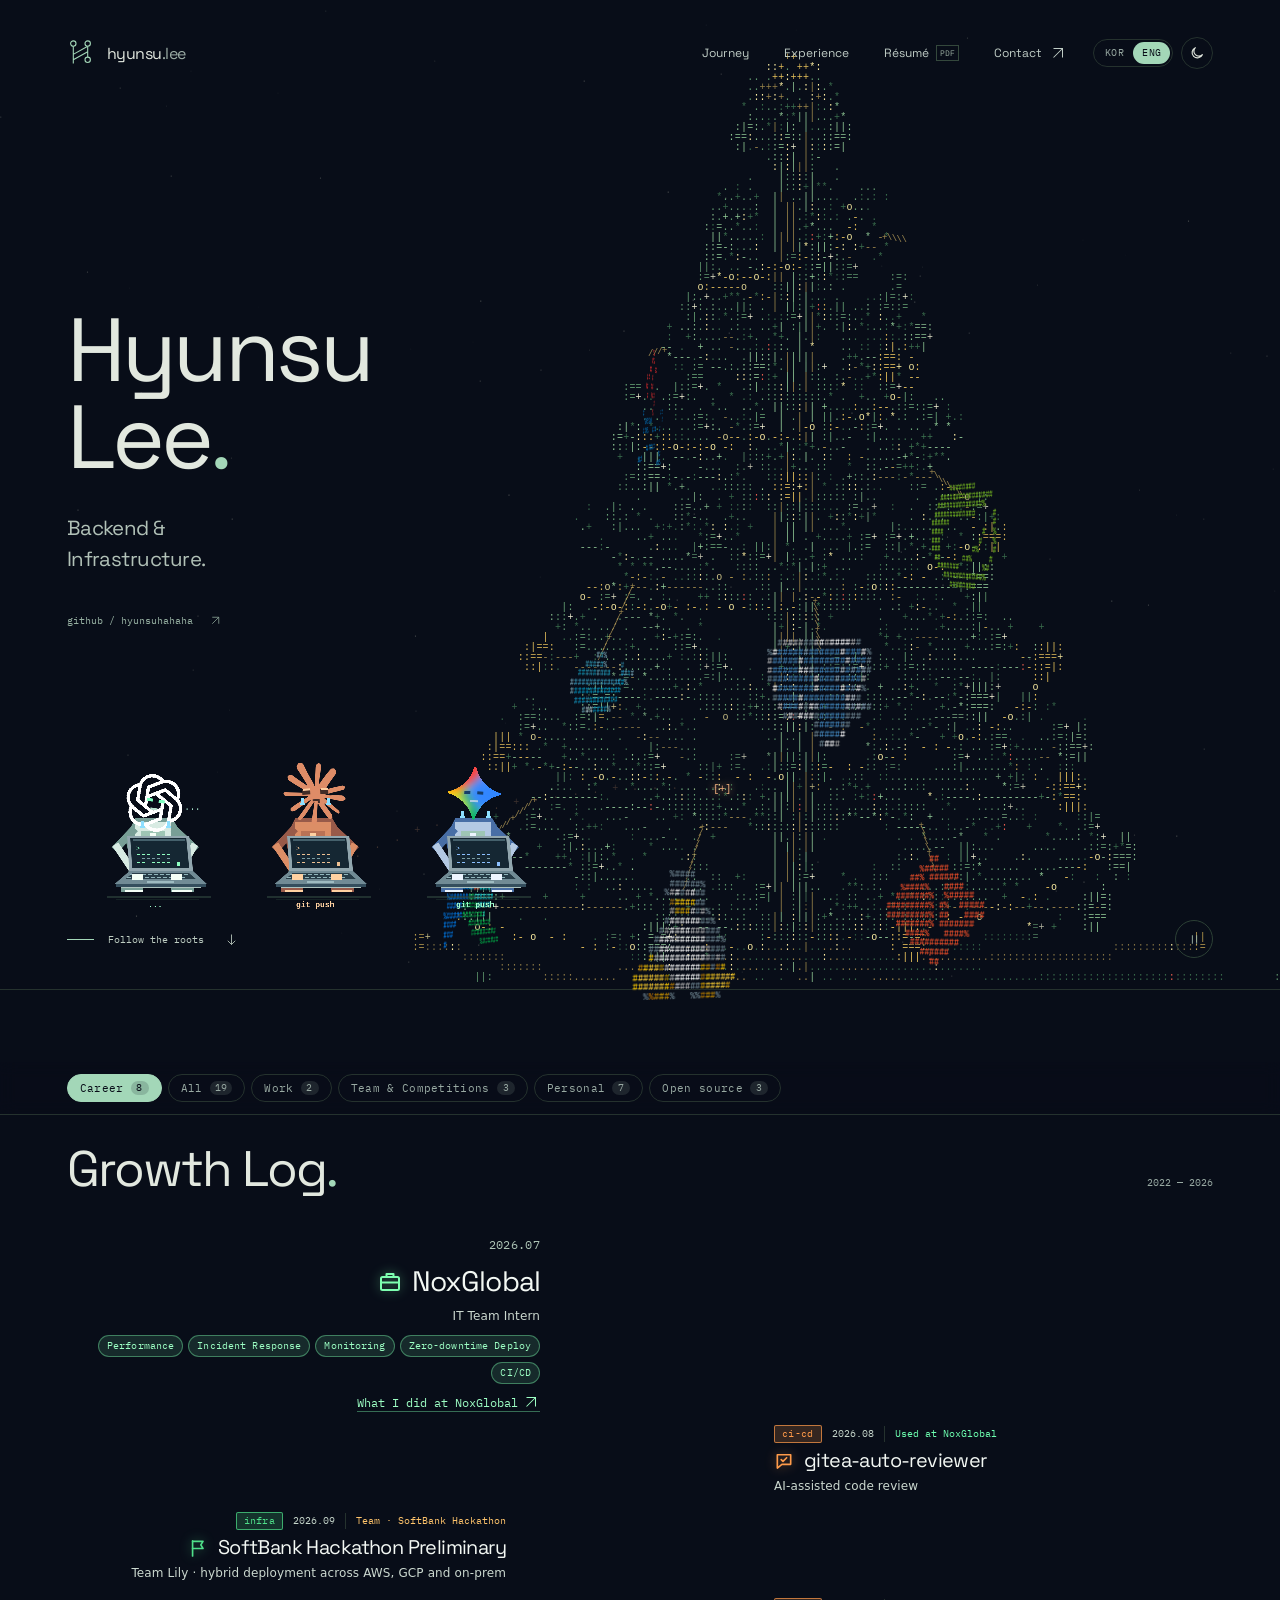
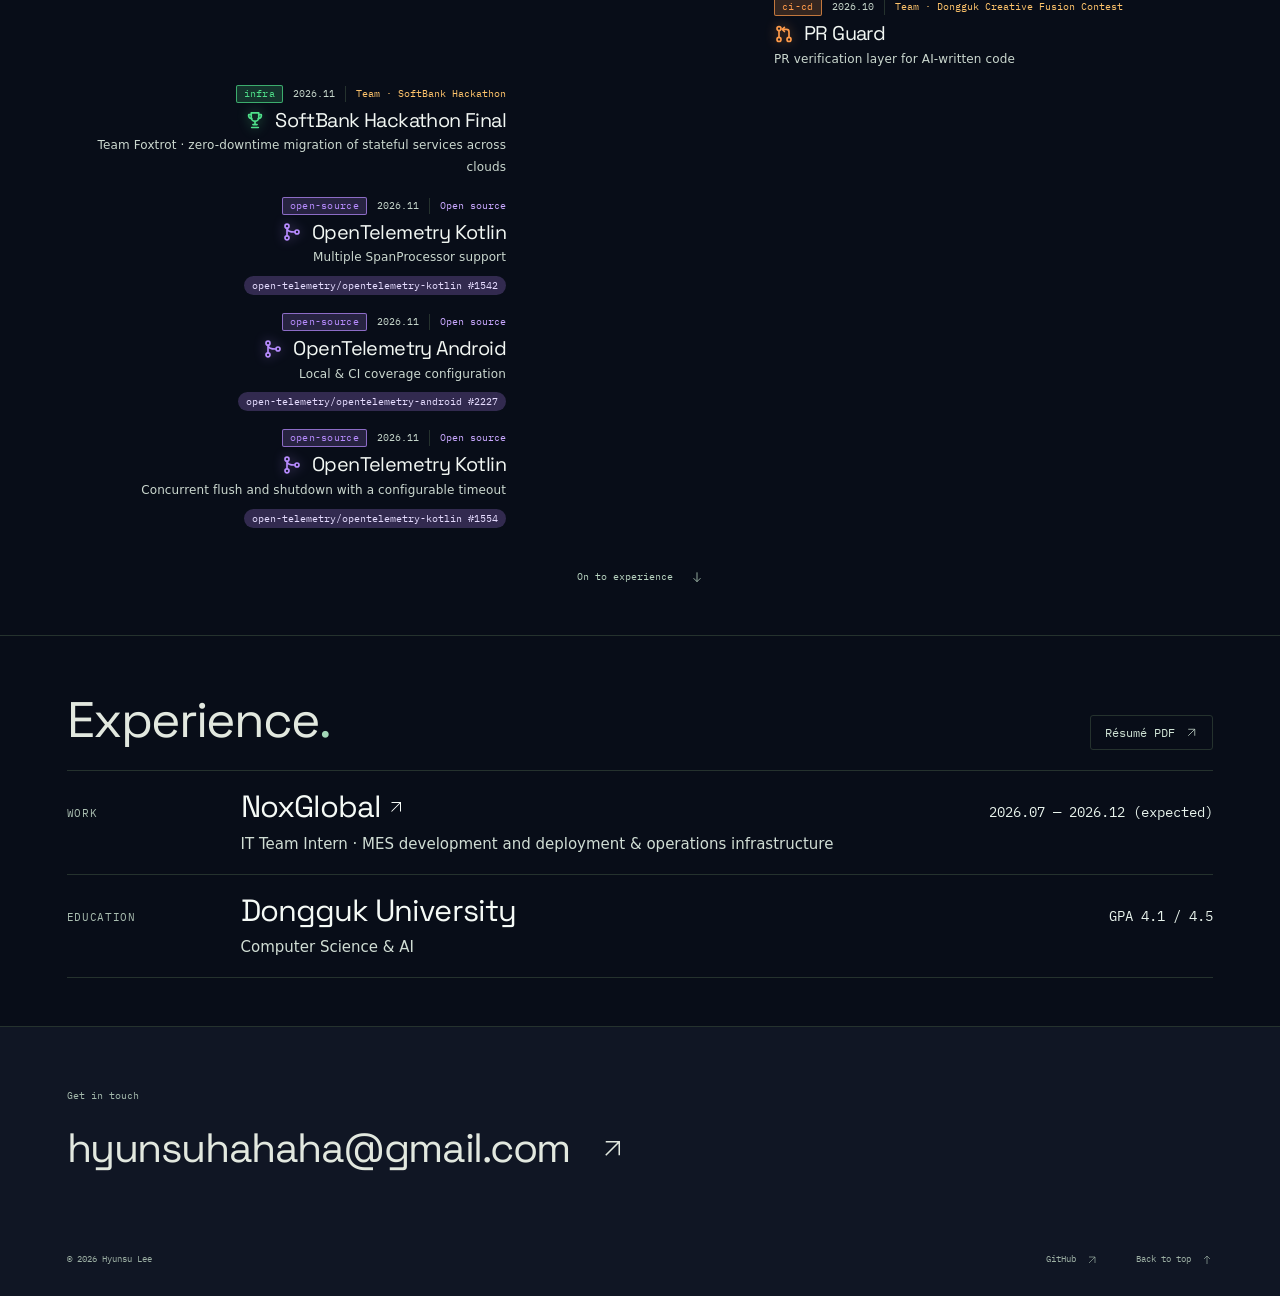
==== commit fa97f5b9: "feat: 개인 프로젝트 상세 페이지 추가와 상세 페이지 디자인 개편 - public-api-monitor·ShadowTrace 상세 페이지와 stack-diagram 구조도 추가" ====
--- a/index.html
+++ b/index.html
@@ -16,7 +16,7 @@
 <script src="companions.js?v=20261112c" defer></script>
 <script src="timeline.js?v=20261112c" defer></script>
 <script src="emblems.js?v=20261112c" defer></script>
-<script src="filter.js?v=20261112c" defer></script>
+<script src="filter.js?v=20261113b" defer></script>
 </head>
 <body>
 <a class="skip" href="#journey"><span class="t" lang="en">Skip to timeline</span><span class="t" lang="ko">타임라인으로 바로 이동</span></a>
@@ -51,14 +51,14 @@
   </section>
   <section class="journey section" id="journey" aria-labelledby="journey-title">
     <canvas id="timeline-art" aria-hidden="true"></canvas>
-    <nav class="timeline-filter" id="journey-filter" aria-label="Filter timeline"><button type="button" data-filter="all" aria-pressed="true"><span class="t" lang="en">All</span><span class="t" lang="ko">전체</span><span class="count"></span></button><button type="button" data-filter="work" aria-pressed="false"><span class="t" lang="en">Work</span><span class="t" lang="ko">실무</span><span class="count"></span></button><button type="button" data-filter="team" aria-pressed="false"><span class="t" lang="en">Team &amp; Competitions</span><span class="t" lang="ko">팀·대회</span><span class="count"></span></button><button type="button" data-filter="personal" aria-pressed="false"><span class="t" lang="en">Personal</span><span class="t" lang="ko">개인</span><span class="count"></span></button><button type="button" data-filter="oss" aria-pressed="false"><span class="t" lang="en">Open source</span><span class="t" lang="ko">오픈소스</span><span class="count"></span></button></nav>
-    <div class="section-heading journey-heading"><h2 id="journey-title"><span class="t" lang="en">Along the way</span><span class="t" lang="ko">지나온 길</span><span class="punctuation">.</span></h2><span class="section-note">2022 — 2026</span></div>
+    <nav class="timeline-filter" id="journey-filter" aria-label="Filter timeline"><button type="button" data-filter="career" aria-pressed="true"><span class="t" lang="en">Career</span><span class="t" lang="ko">커리어</span><span class="count"></span></button><button type="button" data-filter="all" aria-pressed="false"><span class="t" lang="en">All</span><span class="t" lang="ko">전체</span><span class="count"></span></button><button type="button" data-filter="work" aria-pressed="false"><span class="t" lang="en">Work</span><span class="t" lang="ko">실무</span><span class="count"></span></button><button type="button" data-filter="team" aria-pressed="false"><span class="t" lang="en">Team &amp; Competitions</span><span class="t" lang="ko">팀·대회</span><span class="count"></span></button><button type="button" data-filter="personal" aria-pressed="false"><span class="t" lang="en">Personal</span><span class="t" lang="ko">개인</span><span class="count"></span></button><button type="button" data-filter="oss" aria-pressed="false"><span class="t" lang="en">Open source</span><span class="t" lang="ko">오픈소스</span><span class="count"></span></button></nav>
+    <div class="section-heading journey-heading"><h2 id="journey-title"><span class="t" lang="en">Growth Log</span><span class="t" lang="ko">성장 과정</span><span class="punctuation">.</span></h2><span class="section-note">2022 — 2026</span></div>
     <ol class="timeline-list">
-      <li data-side="right" class="milestone with-emblem" data-tone="mint"><div class="milestone-art"><canvas class="ascii-emblem school-emblem" data-emblem="dongguk" width="240" height="240" aria-hidden="true"></canvas></div><div class="milestone-copy">
+      <li hidden data-side="right" class="milestone with-emblem" data-tone="mint"><div class="milestone-art"><canvas class="ascii-emblem school-emblem" data-emblem="dongguk" width="240" height="240" aria-hidden="true"></canvas></div><div class="milestone-copy">
         <time class="milestone-date" datetime="2022">2022</time>
         <h3 class="latin-title"><span class="t" lang="en">Dongguk<br>University</span><span class="t" lang="ko">동국대학교</span></h3><p><span class="t" lang="en">Enrolled · Computer Science &amp; AI</span><span class="t" lang="ko">컴퓨터·AI학부 입학</span></p><p class="coursework"><span class="t" lang="en">C Programming · Discrete Math · Calculus · Linear Algebra · Algorithms</span><span class="t" lang="ko">C 프로그래밍 · 이산수학 · 미적분학 · 선형대수 · 알고리즘</span></p>
       </div></li>
-      <li data-side="left" class="milestone with-emblem army-milestone" data-tone="blue"><div class="milestone-art army-art"><canvas class="ascii-emblem army-emblem" data-emblem="roka" width="192" height="240" aria-hidden="true"></canvas><div class="field-marks"><canvas class="ascii-emblem flag-emblem" data-emblem="flag" width="180" height="120" aria-hidden="true"></canvas><pre class="ascii-rifle" aria-hidden="true">       __
+      <li hidden data-side="left" class="milestone with-emblem army-milestone" data-tone="blue"><div class="milestone-art army-art"><canvas class="ascii-emblem army-emblem" data-emblem="roka" width="192" height="240" aria-hidden="true"></canvas><div class="field-marks"><canvas class="ascii-emblem flag-emblem" data-emblem="flag" width="180" height="120" aria-hidden="true"></canvas><pre class="ascii-rifle" aria-hidden="true">       __
   ____/==|_________________,
  |____.==|_:::::::::::::::::>
    \  /_-/ \___/
@@ -67,31 +67,31 @@
         <div class="milestone-date"><time datetime="2023-02">2023.02</time><span class="date-dash">—</span><time datetime="2024-08">2024.08</time></div>
         <h3 class="latin-title"><span class="t" lang="en">Republic of<br>Korea Army</span><span class="t" lang="ko">대한민국<br>육군</span></h3><p><span class="t" lang="en">Radio communications · Reserve forces signal instructor</span><span class="t" lang="ko">무전 통신병 · 예비군 통신 조교</span></p>
       </div></li>
-      <li data-side="right" class="milestone main-compact" data-tone="mint"><div class="milestone-copy">
+      <li hidden data-side="right" class="milestone main-compact" data-tone="mint"><div class="milestone-copy">
         <time class="milestone-date" datetime="2025-03">2025.03</time>
         <h3 class="latin-title node-title"><svg class="node-icon" viewBox="0 0 24 24" aria-hidden="true"><path d="M2.5 9 12 4.5 21.5 9 12 13.5z"/><path d="M6.5 11v4.6c1.4 1.5 3.3 2.4 5.5 2.4s4.1-.9 5.5-2.4V11M21.5 9v5.5"/></svg><span><span class="t" lang="en">Dongguk University</span><span class="t" lang="ko">동국대학교</span></span></h3><p><span class="t" lang="en">Returned · Computer Science &amp; AI</span><span class="t" lang="ko">복학 · 컴퓨터·AI학부</span></p><p class="coursework"><span class="t" lang="en">Operating Systems · Computer Networks · System Software · Database · Computer Security</span><span class="t" lang="ko">운영체제 · 컴퓨터네트워크 · 시스템소프트웨어 · 데이터베이스 · 컴퓨터보안</span></p>
       </div></li>
-      <li data-cat="personal" class="milestone branch-event" data-branch="algorithm"><div class="milestone-copy">
+      <li hidden data-cat="personal" class="milestone branch-event" data-branch="algorithm"><div class="milestone-copy">
         <div class="node-meta"><span class="branch-tag">algorithm</span><time datetime="2025-04">2025.04</time><span class="context-tag" data-context="personal"><span class="t" lang="en">Personal · Study</span><span class="t" lang="ko">개인 · 공부</span></span></div>
         <h3 class="node-title"><svg class="node-icon" viewBox="0 0 24 24" aria-hidden="true" style="--icon:#ec9a00"><path d="M12 2.5 20.5 7.3v9.4L12 21.5l-8.5-4.8V7.3z"/><path d="m8 14 4-4 4 4"/></svg><span>BOJ Gold</span></h3><p><span class="t" lang="en">Reached Gold on Baekjoon</span><span class="t" lang="ko">백준 Gold 달성</span></p>
       </div></li>
-      <li data-cat="personal" class="milestone branch-event" data-branch="certs"><div class="milestone-copy">
+      <li hidden data-cat="personal" class="milestone branch-event" data-branch="certs"><div class="milestone-copy">
         <div class="node-meta"><span class="branch-tag">certs</span><time datetime="2025-09-19">2025.09.19</time><span class="context-tag" data-context="personal"><span class="t" lang="en">Personal · Study</span><span class="t" lang="ko">개인 · 공부</span></span></div>
         <h3 class="node-title"><svg class="node-icon" viewBox="0 0 24 24" aria-hidden="true"><circle cx="12" cy="9" r="5.5"/><path d="m8.8 13.4-1.8 8.1 5-2.8 5 2.8-1.8-8.1"/><path d="m10 9 1.4 1.4L14.2 7.6"/></svg><span>SQLD</span></h3><p><span class="t" lang="en">SQL Developer certification</span><span class="t" lang="ko">SQL 개발자 자격 취득</span></p>
       </div></li>
-      <li data-cat="personal" class="milestone branch-event" data-branch="algorithm"><div class="milestone-copy">
+      <li hidden data-cat="personal" class="milestone branch-event" data-branch="algorithm"><div class="milestone-copy">
         <div class="node-meta"><span class="branch-tag">algorithm</span><time datetime="2026-02">2026.02</time><span class="context-tag" data-context="personal"><span class="t" lang="en">Personal · Study</span><span class="t" lang="ko">개인 · 공부</span></span></div>
         <h3 class="node-title"><svg class="node-icon" viewBox="0 0 24 24" aria-hidden="true" style="--icon:#27e2a4"><path d="M12 2.5 20.5 7.3v9.4L12 21.5l-8.5-4.8V7.3z"/><path d="m8 14 4-4 4 4"/></svg><span>BOJ Platinum</span></h3><p><span class="t" lang="en">Reached Platinum on Baekjoon</span><span class="t" lang="ko">백준 Platinum 달성</span></p>
       </div></li>
-      <li data-cat="personal" class="milestone branch-event" data-branch="certs"><div class="milestone-copy">
+      <li hidden data-cat="personal" class="milestone branch-event" data-branch="certs"><div class="milestone-copy">
         <div class="node-meta"><span class="branch-tag">certs</span><time datetime="2026-02-17">2026.02.17</time><span class="context-tag" data-context="personal"><span class="t" lang="en">Personal · Study</span><span class="t" lang="ko">개인 · 공부</span></span></div>
         <h3 class="node-title"><svg class="node-icon" viewBox="0 0 24 24" aria-hidden="true"><circle cx="12" cy="9" r="5.5"/><path d="m8.8 13.4-1.8 8.1 5-2.8 5 2.8-1.8-8.1"/><path d="m10 9 1.4 1.4L14.2 7.6"/></svg><span>AWS Certified Cloud Practitioner</span></h3><p><span class="t" lang="en">Certified</span><span class="t" lang="ko">자격 취득</span></p>
       </div></li>
-      <li data-side="left" class="milestone main-compact" data-tone="gold"><div class="milestone-copy">
+      <li hidden data-side="left" class="milestone main-compact" data-tone="gold"><div class="milestone-copy">
         <time class="milestone-date" datetime="2026-03"><span class="t" lang="en">2026 Spring</span><span class="t" lang="ko">2026-1학기</span></time>
         <h3 class="latin-title node-title"><svg class="node-icon" viewBox="0 0 24 24" aria-hidden="true"><circle cx="12" cy="15" r="5.5"/><path d="m8.5 2.5 3.5 7 3.5-7"/><path d="m12 12.4.9 1.8 2 .3-1.5 1.4.4 2-1.8-1-1.8 1 .4-2-1.5-1.4 2-.3z"/></svg><span><span class="t" lang="en">Merit Scholarship</span><span class="t" lang="ko">성적장학금</span></span></h3><p><span class="t" lang="en">Spring semester 2026</span><span class="t" lang="ko">2026-1학기 성적장학금</span></p>
       </div></li>
-      <li data-cat="personal" class="milestone branch-event" data-branch="security"><div class="milestone-copy">
+      <li hidden data-cat="personal" class="milestone branch-event" data-branch="security"><div class="milestone-copy">
         <div class="node-meta"><span class="branch-tag">security</span><time datetime="2026-03">2026.03</time><span class="context-tag" data-context="personal"><span class="t" lang="en">Personal · Study</span><span class="t" lang="ko">개인 · 공부</span></span></div>
         <h3 class="node-title"><svg class="node-icon" viewBox="0 0 24 24" aria-hidden="true"><path d="M12 2.8 4.8 5.6v5.9c0 4.6 3 7.9 7.2 9.7 4.2-1.8 7.2-5.1 7.2-9.7V5.6z"/><path d="m8.8 11.9 2.2 2.2 4.3-4.3"/></svg><span>PortSwigger · Hack The Box</span></h3><p><span class="t" lang="en">Web Security Academy and HTB machine practice</span><span class="t" lang="ko">Web Security Academy·HTB 머신 실습</span></p>
       </div></li>
@@ -103,9 +103,9 @@
         <div class="node-meta"><span class="branch-tag">ci-cd</span><time datetime="2026-08">2026.08</time><span class="context-tag" data-context="company"><span class="t" lang="en">Used at NoxGlobal</span><span class="t" lang="ko">NoxGlobal에서 사용</span></span></div>
         <h3 class="node-title"><svg class="node-icon" viewBox="0 0 24 24" aria-hidden="true"><path d="M4 4.5h16v11.5H9.5L4 20.5z"/><path d="m8.6 10.3 2.2 2.2 4.4-4.4"/></svg><a href="https://github.com/hyunsuhahaha/gitea-auto-reviewer" target="_blank" rel="noopener noreferrer">gitea-auto-reviewer</a></h3><p><span class="t" lang="en">AI-assisted code review</span><span class="t" lang="ko">AI 코드 리뷰 자동화</span></p>
       </div></li>
-      <li data-cat="personal" class="milestone branch-event" data-branch="security"><div class="milestone-copy">
+      <li hidden data-cat="personal" class="milestone branch-event" data-branch="security"><div class="milestone-copy">
         <div class="node-meta"><span class="branch-tag">security</span><time datetime="2026-08">2026.08</time><span class="context-tag" data-context="personal"><span class="t" lang="en">Personal</span><span class="t" lang="ko">개인</span></span></div>
-        <h3 class="node-title"><svg class="node-icon" viewBox="0 0 24 24" aria-hidden="true"><path d="M2.5 12S6 5.5 12 5.5 21.5 12 21.5 12 18 18.5 12 18.5 2.5 12 2.5 12z"/><circle cx="12" cy="12" r="2.8"/></svg><a href="https://github.com/hyunsuhahaha/ShadowTrace" target="_blank" rel="noopener noreferrer">ShadowTrace</a></h3><p><span class="t" lang="en">Passive pentest activity recorder</span><span class="t" lang="ko">침투 테스트 활동 기록 도구</span></p>
+        <h3 class="node-title"><svg class="node-icon" viewBox="0 0 24 24" aria-hidden="true"><path d="M2.5 12S6 5.5 12 5.5 21.5 12 21.5 12 18 18.5 12 18.5 2.5 12 2.5 12z"/><circle cx="12" cy="12" r="2.8"/></svg><a href="projects/shadowtrace/">ShadowTrace</a></h3><p><span class="t" lang="en">Passive pentest activity recorder</span><span class="t" lang="ko">침투 테스트 활동 기록 도구</span></p>
       </div></li>
       <li data-cat="team" class="milestone branch-event" data-branch="infra"><div class="milestone-copy">
         <div class="node-meta"><span class="branch-tag">infra</span><time datetime="2026-09">2026.09</time><span class="context-tag" data-context="team"><span class="t" lang="en">Team · SoftBank Hackathon</span><span class="t" lang="ko">팀 · 소프트뱅크 해커톤</span></span></div>
@@ -115,9 +115,9 @@
         <div class="node-meta"><span class="branch-tag">ci-cd</span><time datetime="2026-10">2026.10</time><span class="context-tag" data-context="team"><span class="t" lang="en">Team · Dongguk Creative Fusion Contest</span><span class="t" lang="ko">팀 · 동국대 창의융합경진대회</span></span></div>
         <h3 class="node-title"><svg class="node-icon" viewBox="0 0 24 24" aria-hidden="true"><circle cx="6" cy="5.5" r="2.4"/><circle cx="6" cy="18.5" r="2.4"/><circle cx="18" cy="18.5" r="2.4"/><path d="M6 7.9v8.2M18 16.1V9.5a3 3 0 0 0-3-3h-4.5"/><path d="m12.5 4-2.5 2.5L12.5 9"/></svg><a href="https://github.com/dongguk-creative-fusion-2026" target="_blank" rel="noopener noreferrer">PR Guard</a></h3><p><span class="t" lang="en">PR verification layer for AI-written code</span><span class="t" lang="ko">AI 코드 PR 검증 계층</span></p>
       </div></li>
-      <li data-cat="personal" class="milestone branch-event" data-branch="infra"><div class="milestone-copy">
+      <li hidden data-cat="personal" class="milestone branch-event" data-branch="infra"><div class="milestone-copy">
         <div class="node-meta"><span class="branch-tag">infra</span><time datetime="2026-10">2026.10</time><span class="context-tag" data-context="personal"><span class="t" lang="en">Personal</span><span class="t" lang="ko">개인</span></span></div>
-        <h3 class="node-title"><svg class="node-icon" viewBox="0 0 24 24" aria-hidden="true"><path d="M2.5 12h4.2l2.3-6.5 4.5 13 2.4-6.5h5.6"/></svg><a href="https://github.com/hyunsuhahaha/public-api-monitor" target="_blank" rel="noopener noreferrer">public-api-monitor</a></h3><p><span class="t" lang="en">API reliability &amp; observability</span><span class="t" lang="ko">API 안정성·관측</span></p>
+        <h3 class="node-title"><svg class="node-icon" viewBox="0 0 24 24" aria-hidden="true"><path d="M2.5 12h4.2l2.3-6.5 4.5 13 2.4-6.5h5.6"/></svg><a href="projects/public-api-monitor/">public-api-monitor</a></h3><p><span class="t" lang="en">API reliability &amp; observability</span><span class="t" lang="ko">API 안정성·관측</span></p>
       </div></li>
       <li data-cat="team" class="milestone branch-event" data-branch="infra"><div class="milestone-copy">
         <div class="node-meta"><span class="branch-tag">infra</span><time datetime="2026-11">2026.11</time><span class="context-tag" data-context="team"><span class="t" lang="en">Team · SoftBank Hackathon</span><span class="t" lang="ko">팀 · 소프트뱅크 해커톤</span></span></div>
